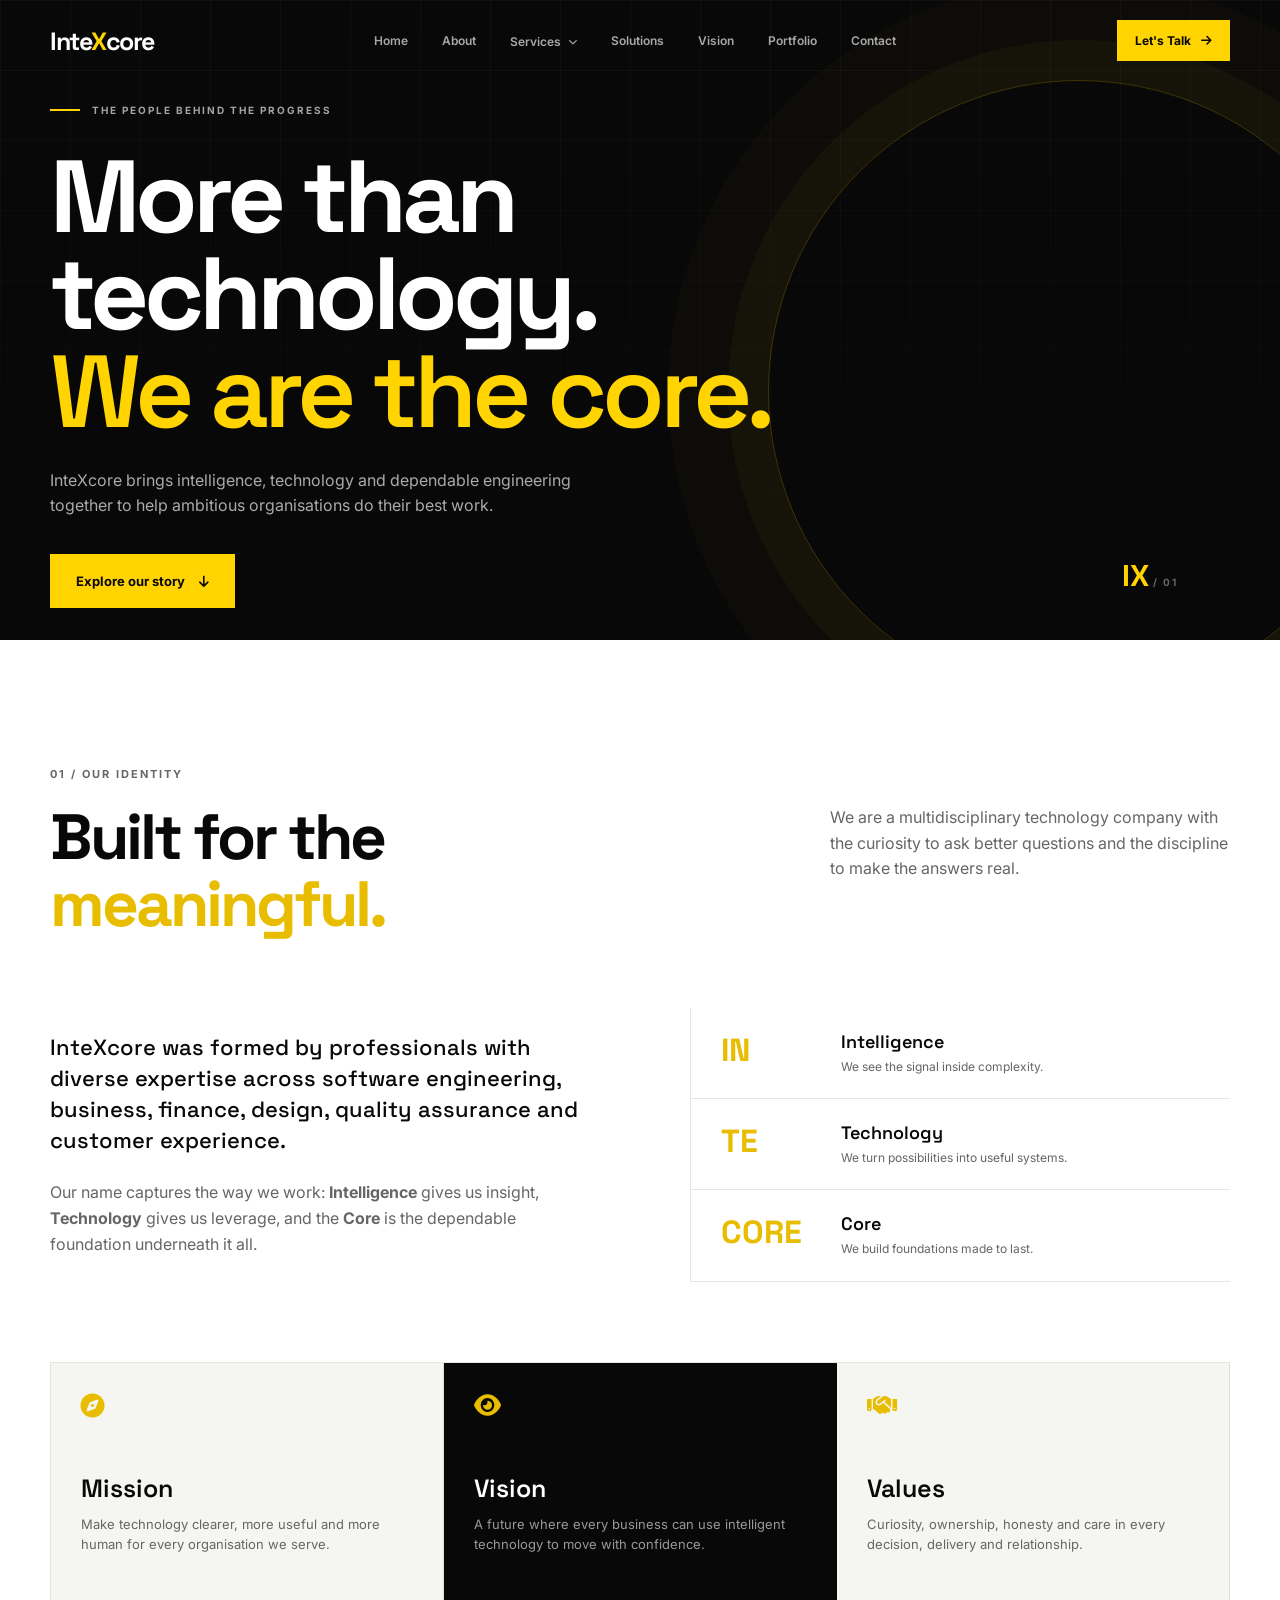
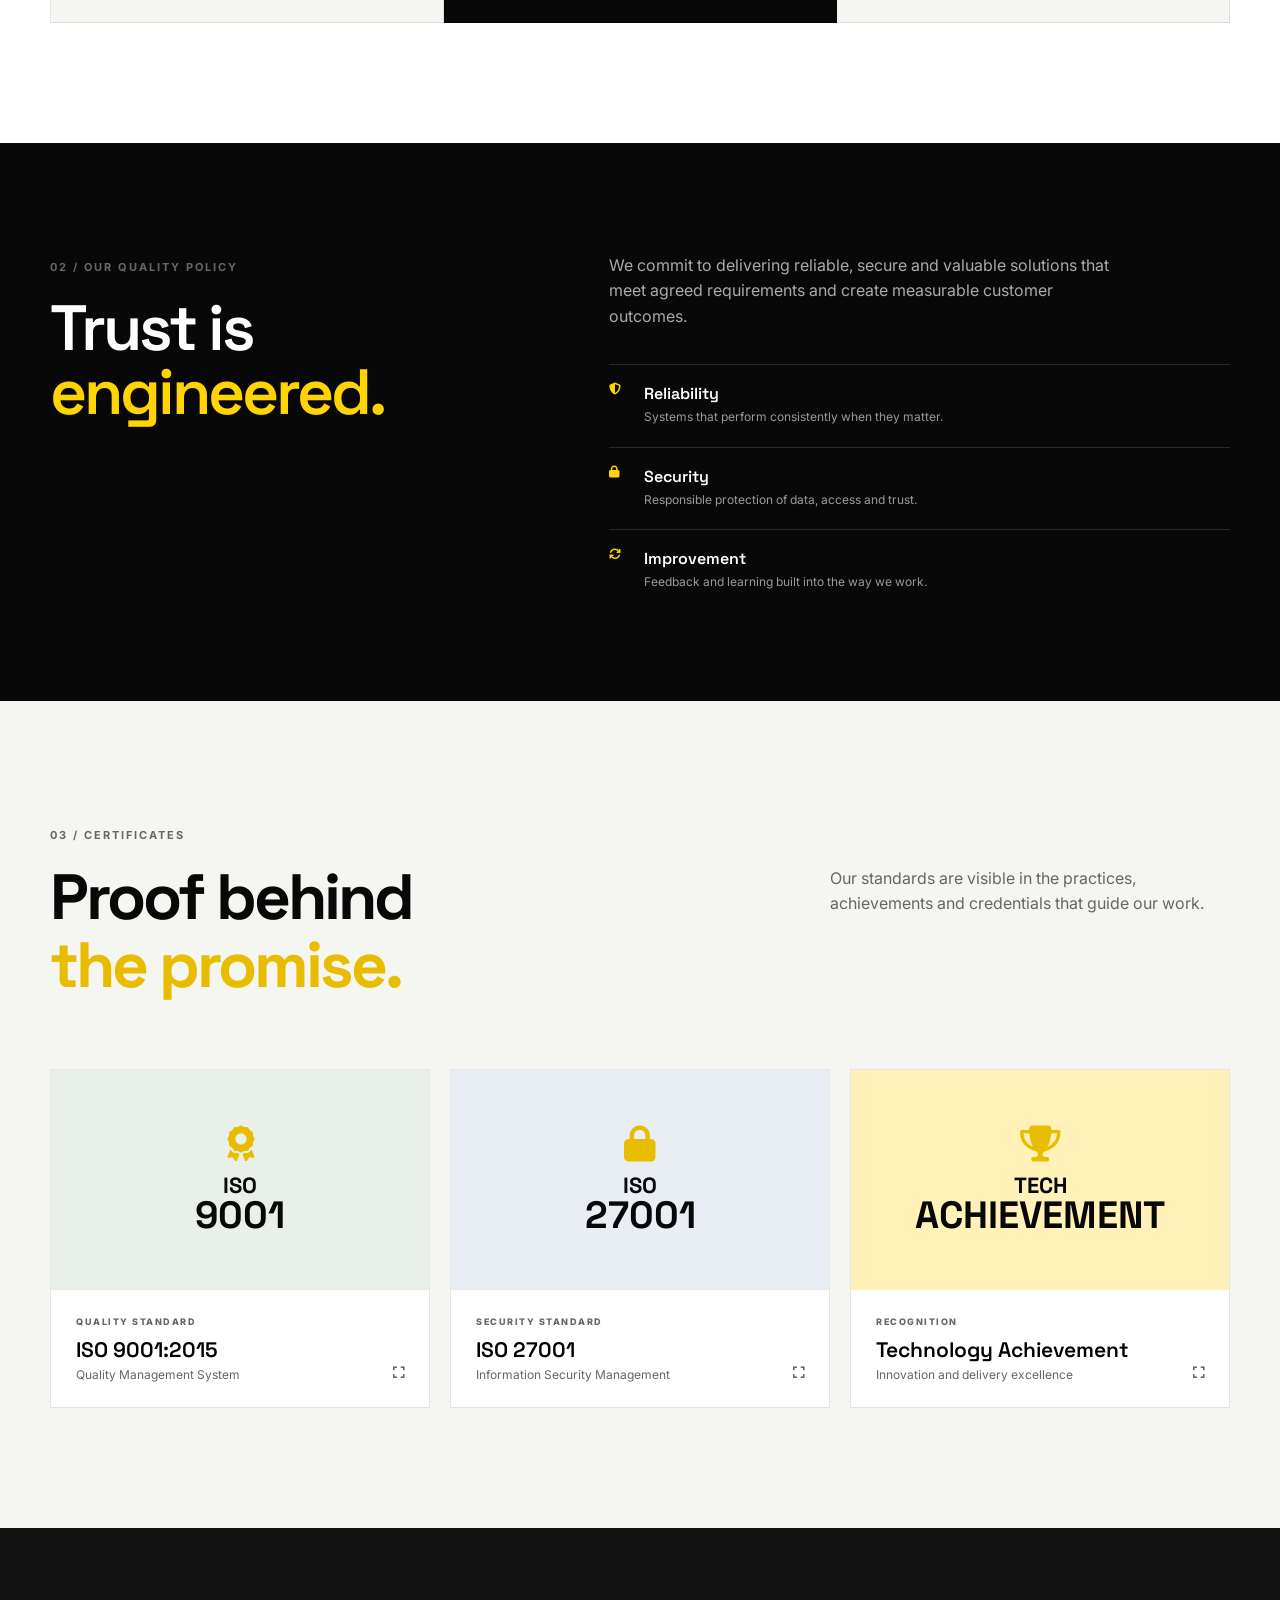
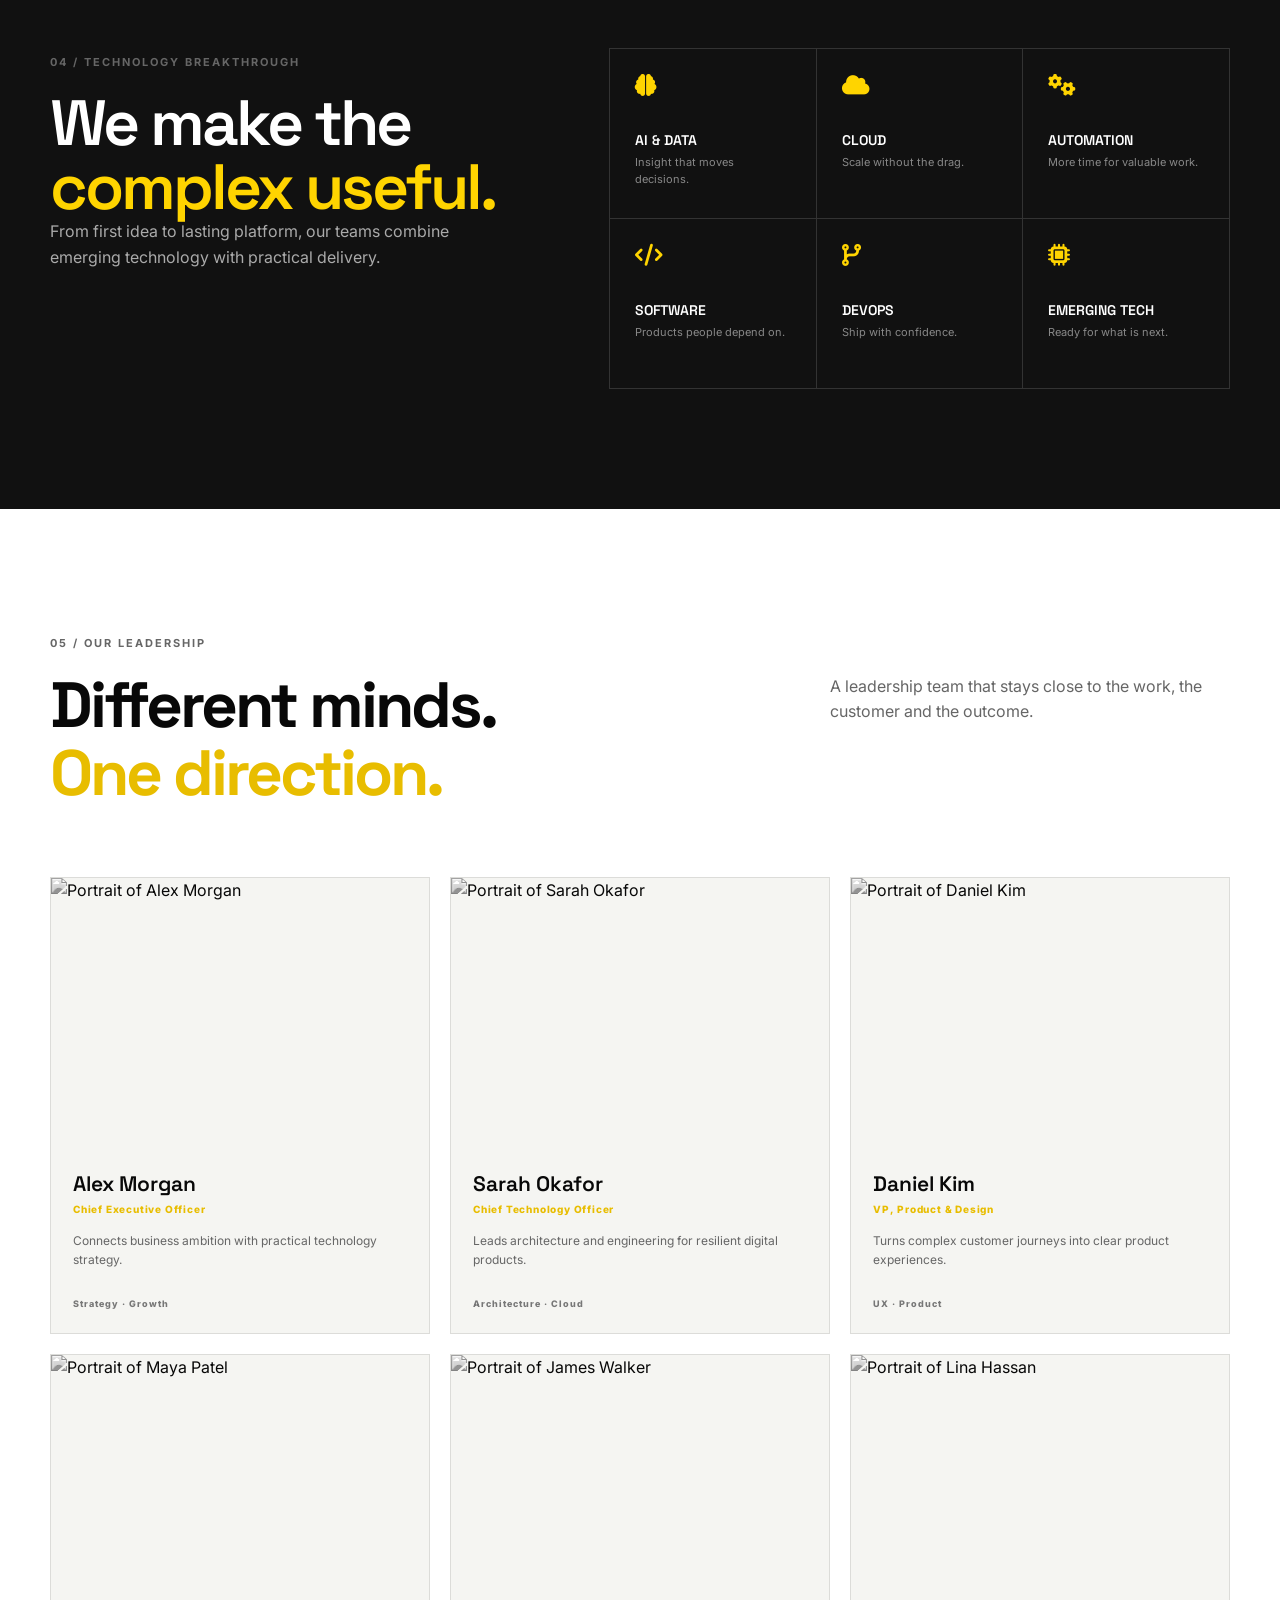
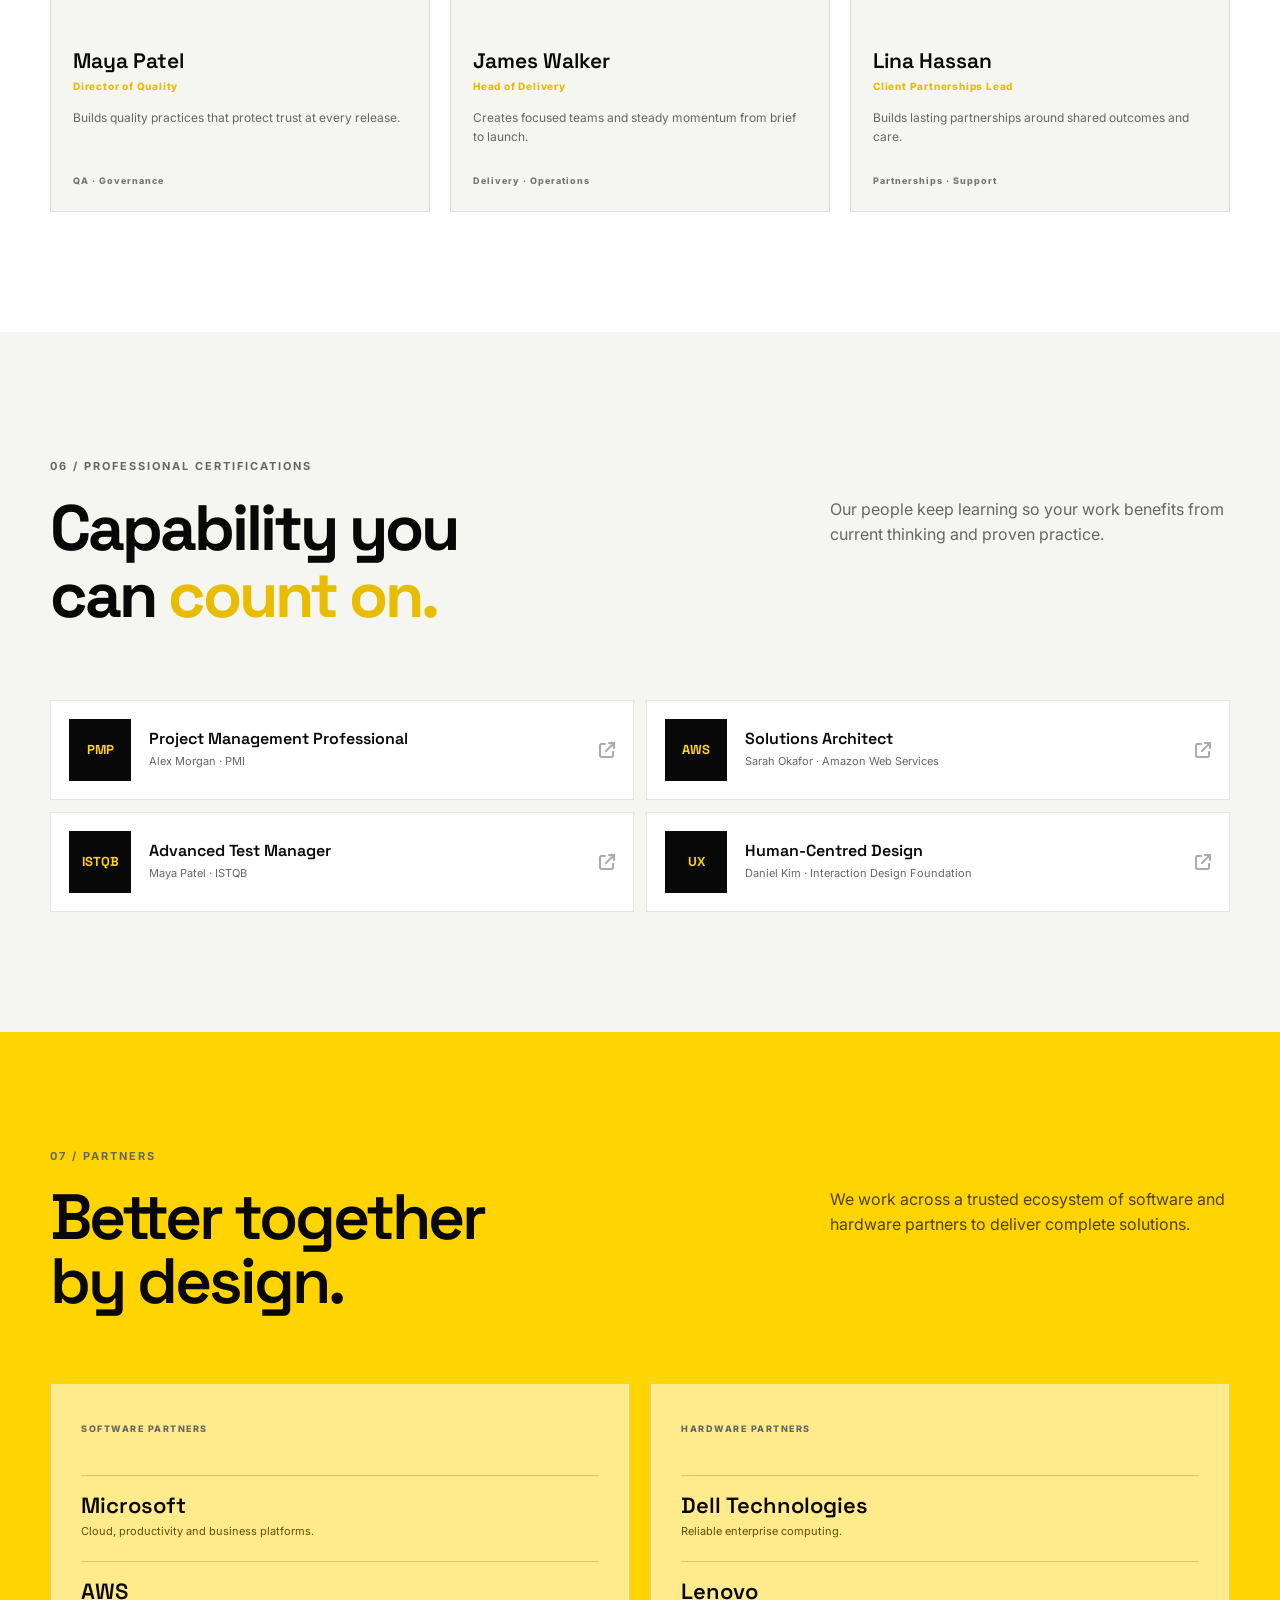
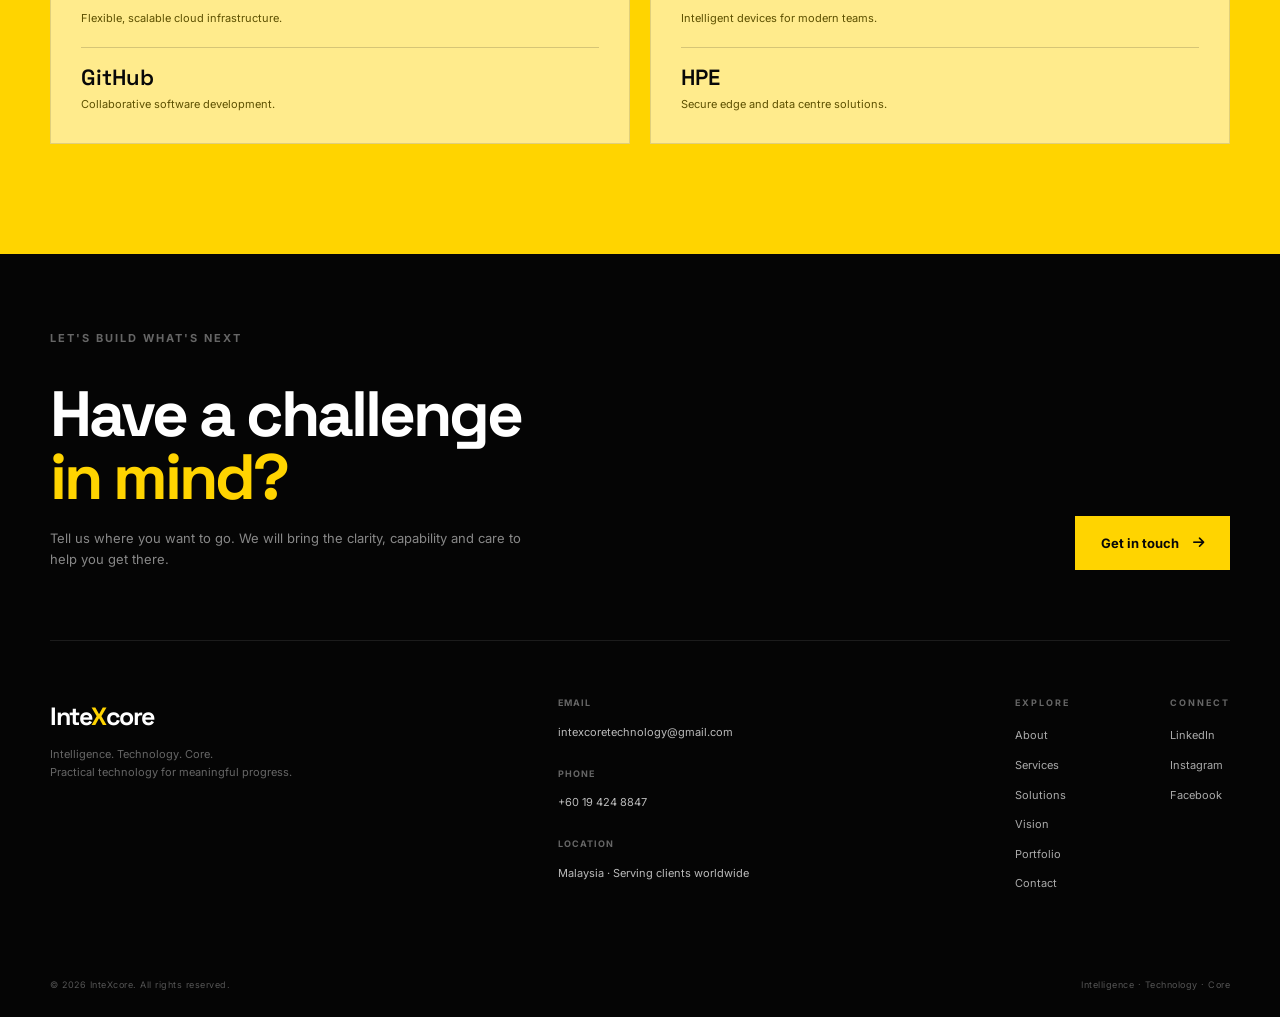
==== about.html @ 0a2d0afa "Latest update InteXCore website" ====
<!DOCTYPE html>
<html lang="en">
<head>
    <meta charset="UTF-8">
    <meta name="viewport" content="width=device-width, initial-scale=1.0">
    <meta name="description" content="Meet InteXcore: our identity, standards, people, technology and trusted partners.">
    <title>About InteXcore | Intelligence. Technology. Core.</title>
    <link rel="preconnect" href="https://fonts.googleapis.com">
    <link rel="preconnect" href="https://fonts.gstatic.com" crossorigin>
    <link href="https://fonts.googleapis.com/css2?family=Inter:wght@400;500;600;700;800&family=Space+Grotesk:wght@400;500;600;700&display=swap" rel="stylesheet">
    <link rel="stylesheet" href="https://cdnjs.cloudflare.com/ajax/libs/font-awesome/6.5.2/css/all.min.css">
    <link rel="stylesheet" href="style.css">
</head>
<body class="about-page">
<header class="navbar scrolled" id="navbar">
    <div class="container nav-container">
        <a href="index.html#home" class="logo">Inte<span>X</span>core</a>
        <nav class="nav-menu" id="navMenu">
            <a href="index.html#home" class="nav-link">Home</a>
            <a href="about.html" class="nav-link active">About</a>
            <div class="nav-dropdown">
                <button class="nav-link nav-dropdown-toggle" type="button" aria-expanded="false">Services <i class="fa-solid fa-chevron-down" aria-hidden="true"></i></button>
                <div class="services-dropdown" aria-label="Services submenu">
                    <a href="service.html?service=web-development"><i class="fa-solid fa-laptop-code" aria-hidden="true"></i><span>Web Development</span></a>
                    <a href="service.html?service=mobile-application-development"><i class="fa-solid fa-mobile-screen-button" aria-hidden="true"></i><span>Mobile Application Development</span></a>
                    <a href="service.html?service=cloud-devops-solutions"><i class="fa-solid fa-cloud" aria-hidden="true"></i><span>Cloud &amp; DevOps Solutions</span></a>
                    <a href="service.html?service=it-consulting-strategy"><i class="fa-solid fa-compass-drafting" aria-hidden="true"></i><span>IT Consulting &amp; Strategy</span></a>
                    <a href="service.html?service=software-testing-quality-assurance"><i class="fa-solid fa-shield-halved" aria-hidden="true"></i><span>Software Testing &amp; Quality Assurance</span></a>
                    <a href="service.html?service=artificial-intelligence"><i class="fa-solid fa-brain" aria-hidden="true"></i><span>Artificial Intelligence</span></a>
                </div>
            </div>
            <a href="solutions.html" class="nav-link">Solutions</a>
            <a href="vision.html" class="nav-link">Vision</a>
            <a href="portfolio.html" class="nav-link">Portfolio</a>
            <a href="index.html#contact" class="nav-link">Contact</a>
        </nav>
        <a href="index.html#contact" class="nav-button">Let's Talk <i class="fa-solid fa-arrow-right"></i></a>
        <button class="menu-toggle" id="menuToggle" aria-label="Open navigation"><i class="fa-solid fa-bars"></i></button>
    </div>
</header>

<main>
    <section class="about-hero">
        <div class="hero-grid"></div>
        <div class="container about-hero-content reveal">
            <span class="eyebrow"><span></span>THE PEOPLE BEHIND THE PROGRESS</span>
            <h1>More than technology.<br><strong>We are the core.</strong></h1>
            <p>InteXcore brings intelligence, technology and dependable engineering together to help ambitious organisations do their best work.</p>
            <a href="#identity" class="btn btn-primary">Explore our story <i class="fa-solid fa-arrow-down"></i></a>
        </div>
        <div class="about-hero-mark">IX<span> / 01</span></div>
    </section>

    <section class="section identity" id="identity">
        <div class="container">
            <div class="section-header reveal"><div><span class="section-number">01 / OUR IDENTITY</span><h2>Built for the<br><span>meaningful.</span></h2></div><p>We are a multidisciplinary technology company with the curiosity to ask better questions and the discipline to make the answers real.</p></div>
            <div class="identity-grid">
                <div class="identity-copy reveal"><p class="large-text">InteXcore was formed by professionals with diverse expertise across software engineering, business, finance, design, quality assurance and customer experience.</p><p>Our name captures the way we work: <strong>Intelligence</strong> gives us insight, <strong>Technology</strong> gives us leverage, and the <strong>Core</strong> is the dependable foundation underneath it all.</p></div>
                <div class="identity-words reveal"><div><strong>IN</strong><span>Intelligence</span><p>We see the signal inside complexity.</p></div><div><strong>TE</strong><span>Technology</span><p>We turn possibilities into useful systems.</p></div><div><strong>CORE</strong><span>Core</span><p>We build foundations made to last.</p></div></div>
            </div>
            <div class="identity-pillars"><article class="pillar reveal"><i class="fa-solid fa-compass"></i><h3>Mission</h3><p>Make technology clearer, more useful and more human for every organisation we serve.</p></article><article class="pillar pillar-dark reveal"><i class="fa-solid fa-eye"></i><h3>Vision</h3><p>A future where every business can use intelligent technology to move with confidence.</p></article><article class="pillar reveal"><i class="fa-solid fa-handshake"></i><h3>Values</h3><p>Curiosity, ownership, honesty and care in every decision, delivery and relationship.</p></article></div>
        </div>
    </section>

    <section class="about-band" id="quality"><div class="container quality-grid"><div class="reveal"><span class="section-number">02 / OUR QUALITY POLICY</span><h2>Trust is<br><span>engineered.</span></h2></div><div class="quality-copy reveal"><p>We commit to delivering reliable, secure and valuable solutions that meet agreed requirements and create measurable customer outcomes.</p><div class="quality-list"><div><i class="fa-solid fa-shield-halved"></i><span><strong>Reliability</strong>Systems that perform consistently when they matter.</span></div><div><i class="fa-solid fa-lock"></i><span><strong>Security</strong>Responsible protection of data, access and trust.</span></div><div><i class="fa-solid fa-arrows-rotate"></i><span><strong>Improvement</strong>Feedback and learning built into the way we work.</span></div></div></div></div></section>

    <section class="section certificates" id="certificates"><div class="container"><div class="section-header reveal"><div><span class="section-number">03 / CERTIFICATES</span><h2>Proof behind<br><span>the promise.</span></h2></div><p>Our standards are visible in the practices, achievements and credentials that guide our work.</p></div><div class="certificate-grid"><button class="certificate-card reveal" data-certificate="ISO 9001:2015" data-detail="Quality Management System"><div class="certificate-image certificate-iso"><i class="fa-solid fa-award"></i><span>ISO<br><strong>9001</strong></span></div><span class="certificate-label">QUALITY STANDARD</span><h3>ISO 9001:2015</h3><p>Quality Management System</p><i class="fa-solid fa-expand certificate-expand" aria-hidden="true"></i></button><button class="certificate-card reveal" data-certificate="ISO 27001" data-detail="Information Security Management"><div class="certificate-image certificate-security"><i class="fa-solid fa-lock"></i><span>ISO<br><strong>27001</strong></span></div><span class="certificate-label">SECURITY STANDARD</span><h3>ISO 27001</h3><p>Information Security Management</p><i class="fa-solid fa-expand certificate-expand" aria-hidden="true"></i></button><button class="certificate-card reveal" data-certificate="Technology Achievement" data-detail="Innovation and delivery excellence"><div class="certificate-image certificate-achievement"><i class="fa-solid fa-trophy"></i><span>TECH<br><strong>ACHIEVEMENT</strong></span></div><span class="certificate-label">RECOGNITION</span><h3>Technology Achievement</h3><p>Innovation and delivery excellence</p><i class="fa-solid fa-expand certificate-expand" aria-hidden="true"></i></button></div></div></section>

    <section class="breakthrough" id="technology"><div class="container breakthrough-grid"><div class="reveal"><span class="section-number">04 / TECHNOLOGY BREAKTHROUGH</span><h2>We make the<br><span>complex useful.</span></h2><p>From first idea to lasting platform, our teams combine emerging technology with practical delivery.</p></div><div class="tech-matrix reveal"><div class="tech-cell"><i class="fa-solid fa-brain"></i><strong>AI &amp; DATA</strong><span>Insight that moves decisions.</span></div><div class="tech-cell"><i class="fa-solid fa-cloud"></i><strong>CLOUD</strong><span>Scale without the drag.</span></div><div class="tech-cell"><i class="fa-solid fa-gears"></i><strong>AUTOMATION</strong><span>More time for valuable work.</span></div><div class="tech-cell"><i class="fa-solid fa-code"></i><strong>SOFTWARE</strong><span>Products people depend on.</span></div><div class="tech-cell"><i class="fa-solid fa-code-branch"></i><strong>DEVOPS</strong><span>Ship with confidence.</span></div><div class="tech-cell"><i class="fa-solid fa-microchip"></i><strong>EMERGING TECH</strong><span>Ready for what is next.</span></div></div></div></section>

    <section class="section leadership" id="leadership"><div class="container"><div class="section-header reveal"><div><span class="section-number">05 / OUR LEADERSHIP</span><h2>Different minds.<br><span>One direction.</span></h2></div><p>A leadership team that stays close to the work, the customer and the outcome.</p></div><div class="people-grid"><article class="person-card reveal"><img src="https://images.unsplash.com/photo-1560250097-0b93528c311a?auto=format&amp;fit=crop&amp;w=600&amp;q=80" alt="Portrait of Alex Morgan"><div><h3>Alex Morgan</h3><span>Chief Executive Officer</span><p>Connects business ambition with practical technology strategy.</p><small>Strategy · Growth</small></div></article><article class="person-card reveal"><img src="https://images.unsplash.com/photo-1573496359142-b8d87734a5a2?auto=format&amp;fit=crop&amp;w=600&amp;q=80" alt="Portrait of Sarah Okafor"><div><h3>Sarah Okafor</h3><span>Chief Technology Officer</span><p>Leads architecture and engineering for resilient digital products.</p><small>Architecture · Cloud</small></div></article><article class="person-card reveal"><img src="https://images.unsplash.com/photo-1500648767791-00dcc994a43e?auto=format&amp;fit=crop&amp;w=600&amp;q=80" alt="Portrait of Daniel Kim"><div><h3>Daniel Kim</h3><span>VP, Product &amp; Design</span><p>Turns complex customer journeys into clear product experiences.</p><small>UX · Product</small></div></article><article class="person-card reveal"><img src="https://images.unsplash.com/photo-1580489944761-15a19d654956?auto=format&amp;fit=crop&amp;w=600&amp;q=80" alt="Portrait of Maya Patel"><div><h3>Maya Patel</h3><span>Director of Quality</span><p>Builds quality practices that protect trust at every release.</p><small>QA · Governance</small></div></article><article class="person-card reveal"><img src="https://images.unsplash.com/photo-1519085360753-af0119f7cbe7?auto=format&amp;fit=crop&amp;w=600&amp;q=80" alt="Portrait of James Walker"><div><h3>James Walker</h3><span>Head of Delivery</span><p>Creates focused teams and steady momentum from brief to launch.</p><small>Delivery · Operations</small></div></article><article class="person-card reveal"><img src="https://images.unsplash.com/photo-1544005313-94ddf0286df2?auto=format&amp;fit=crop&amp;w=600&amp;q=80" alt="Portrait of Lina Hassan"><div><h3>Lina Hassan</h3><span>Client Partnerships Lead</span><p>Builds lasting partnerships around shared outcomes and care.</p><small>Partnerships · Support</small></div></article></div></div></section>

    <section class="section professional-certs" id="professional-certifications"><div class="container"><div class="section-header reveal"><div><span class="section-number">06 / PROFESSIONAL CERTIFICATIONS</span><h2>Capability you<br>can <span>count on.</span></h2></div><p>Our people keep learning so your work benefits from current thinking and proven practice.</p></div><div class="professional-grid"><div class="pro-cert reveal"><div class="pro-mark">PMP</div><div><h3>Project Management Professional</h3><p>Alex Morgan · PMI</p></div><i class="fa-solid fa-arrow-up-right-from-square"></i></div><div class="pro-cert reveal"><div class="pro-mark">AWS</div><div><h3>Solutions Architect</h3><p>Sarah Okafor · Amazon Web Services</p></div><i class="fa-solid fa-arrow-up-right-from-square"></i></div><div class="pro-cert reveal"><div class="pro-mark">ISTQB</div><div><h3>Advanced Test Manager</h3><p>Maya Patel · ISTQB</p></div><i class="fa-solid fa-arrow-up-right-from-square"></i></div><div class="pro-cert reveal"><div class="pro-mark">UX</div><div><h3>Human-Centred Design</h3><p>Daniel Kim · Interaction Design Foundation</p></div><i class="fa-solid fa-arrow-up-right-from-square"></i></div></div></div></section>

    <section class="partners" id="partners"><div class="container"><div class="section-header reveal"><div><span class="section-number">07 / PARTNERS</span><h2>Better together<br><span>by design.</span></h2></div><p>We work across a trusted ecosystem of software and hardware partners to deliver complete solutions.</p></div><div class="partner-groups"><div class="partner-group reveal"><span class="partner-category">SOFTWARE PARTNERS</span><div class="partner-row"><div><strong>Microsoft</strong><p>Cloud, productivity and business platforms.</p></div><div><strong>AWS</strong><p>Flexible, scalable cloud infrastructure.</p></div><div><strong>GitHub</strong><p>Collaborative software development.</p></div></div></div><div class="partner-group reveal"><span class="partner-category">HARDWARE PARTNERS</span><div class="partner-row"><div><strong>Dell Technologies</strong><p>Reliable enterprise computing.</p></div><div><strong>Lenovo</strong><p>Intelligent devices for modern teams.</p></div><div><strong>HPE</strong><p>Secure edge and data centre solutions.</p></div></div></div></div></div></section>
</main>

<div data-site-footer></div>
<div class="certificate-modal" id="certificateModal" role="dialog" aria-modal="true" aria-labelledby="modalTitle"><div class="modal-inner"><button class="modal-close" id="modalClose" aria-label="Close certificate"><i class="fa-solid fa-xmark"></i></button><div class="modal-certificate"><i class="fa-solid fa-certificate"></i><span id="modalBadge">CERTIFIED</span></div><span class="section-number">CERTIFICATE DETAIL</span><h2 id="modalTitle">Certificate</h2><p id="modalDetail">Issued in recognition of professional standards.</p></div></div>
<script src="script.js"></script>
</body>
</html>
---- style.css ----
/* =========================================================
   INTEXCORE
   Intelligence. Technology. Core.
========================================================= */

:root {
    --black: #080808;
    --black-soft: #111111;
    --black-light: #191919;

    --white: #ffffff;
    --white-soft: #f5f5f2;
    --gray: #a4a4a4;
    --gray-dark: #666666;

    --yellow: #ffd400;
    --yellow-dark: #e8bd00;

    --border: rgba(255, 255, 255, 0.12);
    --border-light: rgba(0, 0, 0, 0.1);

    --container: 1180px;

    --font-main: "Inter", sans-serif;
    --font-heading: "Space Grotesk", sans-serif;

    --transition: 0.3s ease;
}


/* =========================================================
   RESET
========================================================= */

* {
    margin: 0;
    padding: 0;
    box-sizing: border-box;
}

html {
    scroll-behavior: smooth;
}

body {
    font-family: var(--font-main);
    color: var(--black);
    background: var(--white);
    line-height: 1.6;
    overflow-x: hidden;
}

a {
    color: inherit;
    text-decoration: none;
}

button,
input,
textarea {
    font-family: inherit;
}

button {
    cursor: pointer;
}

img {
    max-width: 100%;
    display: block;
}


/* =========================================================
   GLOBAL
========================================================= */

.container {
    width: min(var(--container), calc(100% - 48px));
    margin: auto;
}

.section {
    padding: 120px 0;
}

.section-header {
    display: flex;
    justify-content: space-between;
    gap: 60px;
    margin-bottom: 70px;
}

.section-header > div {
    max-width: 650px;
}

.section-header > p {
    max-width: 400px;
    color: var(--gray-dark);
    margin-top: 45px;
}

.section-number {
    display: inline-block;
    color: var(--gray-dark);
    font-size: 11px;
    font-weight: 700;
    letter-spacing: 2px;
    margin-bottom: 20px;
}

.section-header h2,
.vision-intro h2,
.contact-info h2 {
    font-family: var(--font-heading);
    font-size: clamp(42px, 5vw, 72px);
    line-height: 1.05;
    letter-spacing: -3px;
}

h2 span,
.hero h1 span,
.contact-info h2 span {
    color: var(--yellow-dark);
}


/* =========================================================
   BUTTONS
========================================================= */

.btn {
    display: inline-flex;
    align-items: center;
    justify-content: center;
    gap: 14px;

    min-height: 54px;
    padding: 0 25px;

    font-size: 13px;
    font-weight: 700;

    border: 1px solid transparent;

    transition: var(--transition);
}

.btn i {
    transition: transform var(--transition);
}

.btn:hover i {
    transform: translateX(5px);
}

.btn-primary {
    background: var(--yellow);
    color: var(--black);
}

.btn-primary:hover {
    background: var(--white);
    transform: translateY(-2px);
}

.btn-outline {
    border-color: rgba(255,255,255,0.25);
    color: var(--white);
}

.btn-outline:hover {
    background: var(--white);
    color: var(--black);
}

.btn-dark {
    background: var(--black);
    color: var(--white);
}

.btn-dark:hover {
    background: var(--white);
    color: var(--black);
}


/* =========================================================
   NAVBAR
========================================================= */

.navbar {
    position: fixed;
    top: 0;
    left: 0;
    width: 100%;
    z-index: 1000;

    padding: 20px 0;

    transition: var(--transition);
}

.navbar.scrolled {
    background: rgba(8,8,8,0.9);
    backdrop-filter: blur(20px);
    padding: 13px 0;

    border-bottom: 1px solid var(--border);
}

.nav-container {
    display: flex;
    align-items: center;
    justify-content: space-between;
}

.logo {
    font-family: var(--font-heading);
    font-size: 25px;
    font-weight: 700;
    letter-spacing: -1.5px;
    color: var(--white);
}

.logo span {
    color: var(--yellow);
}

.nav-menu {
    display: flex;
    align-items: center;
    gap: 34px;
}

.nav-link {
    position: relative;

    color: rgba(255,255,255,0.65);

    font-size: 12px;
    font-weight: 600;

    transition: var(--transition);
}

.nav-link::after {
    content: "";

    position: absolute;
    left: 0;
    bottom: -7px;

    width: 0;
    height: 2px;

    background: var(--yellow);

    transition: var(--transition);
}

.nav-link:hover,
.nav-link.active {
    color: var(--white);
}

.nav-link:hover::after,
.nav-link.active::after {
    width: 100%;
}

.nav-button {
    display: flex;
    align-items: center;
    gap: 10px;

    background: var(--yellow);
    color: var(--black);

    padding: 11px 18px;

    font-size: 12px;
    font-weight: 700;

    transition: var(--transition);
}

.nav-button:hover {
    background: var(--white);
}

.menu-toggle {
    display: none;

    background: transparent;
    border: 0;

    color: var(--white);
    font-size: 22px;
}

/* =========================================================
   SERVICES DROPDOWN
========================================================= */

.nav-dropdown {
    position: relative;
}

.nav-dropdown-toggle {
    display: inline-flex;
    align-items: center;
    gap: 7px;
    border: 0;
    background: transparent;
    padding: 0;
}

.nav-dropdown-toggle i {
    font-size: 9px;
    transition: transform var(--transition);
}

.nav-dropdown-toggle[aria-expanded="true"] i,
.nav-dropdown-toggle[aria-expanded="true"] i {
    transform: rotate(180deg);
}

.services-dropdown {
    position: absolute;
    top: calc(100% + 22px);
    left: 50%;
    width: 310px;
    padding: 10px;
    background: #151515;
    border: 1px solid var(--border);
    box-shadow: 0 22px 45px rgba(0, 0, 0, 0.35);
    opacity: 0;
    pointer-events: none;
    transform: translate(-50%, -8px);
    transition: var(--transition);
}

.services-dropdown::before {
    content: "";
    position: absolute;
    top: -6px;
    left: 50%;
    width: 11px;
    height: 11px;
    background: #151515;
    border-left: 1px solid var(--border);
    border-top: 1px solid var(--border);
    transform: translateX(-50%) rotate(45deg);
}

.services-dropdown.open,
.nav-dropdown-toggle[aria-expanded="true"] + .services-dropdown,
.services-dropdown.open {
    opacity: 1;
    pointer-events: auto;
    transform: translate(-50%, 0);
}

.services-dropdown a {
    display: flex;
    align-items: center;
    gap: 13px;
    padding: 12px 13px;
    color: #aaa;
    font-size: 11px;
    font-weight: 600;
    transition: var(--transition);
}

.services-dropdown a:hover,
.services-dropdown a:focus-visible {
    background: var(--yellow);
    color: var(--black);
    outline: none;
}

.services-dropdown a i {
    width: 18px;
    color: var(--yellow);
    text-align: center;
}

.services-dropdown a:hover i,
.services-dropdown a:focus-visible i {
    color: var(--black);
}

/* =========================================================
   SERVICE DETAIL PAGE
========================================================= */

.service-page {
    background: var(--white-soft);
}

.service-hero {
    position: relative;
    min-height: 560px;
    display: flex;
    align-items: center;
    padding: 150px 0 90px;
    background: var(--black);
    color: var(--white);
    overflow: hidden;
}

.service-hero::after {
    content: "";
    position: absolute;
    width: 420px;
    height: 420px;
    right: 8%;
    top: 20%;
    border: 1px solid rgba(255, 212, 0, 0.25);
    border-radius: 50%;
    box-shadow: 0 0 0 35px rgba(255, 212, 0, 0.04), 0 0 0 70px rgba(255, 212, 0, 0.025);
}

.service-hero-content {
    position: relative;
    z-index: 1;
    max-width: 700px;
}

.service-hero h1 {
    max-width: 760px;
    margin-bottom: 25px;
    font-family: var(--font-heading);
    font-size: clamp(48px, 7vw, 86px);
    line-height: 0.98;
    letter-spacing: -4px;
}

.service-hero h1 span {
    color: var(--yellow);
}

.service-hero p {
    max-width: 620px;
    color: #aaa;
    font-size: 16px;
}

.service-detail {
    padding: 100px 0;
}

.service-detail-grid {
    display: grid;
    grid-template-columns: 0.9fr 1.1fr;
    gap: 85px;
    align-items: start;
}

.service-detail-intro h2 {
    margin-bottom: 25px;
    font-family: var(--font-heading);
    font-size: clamp(35px, 4vw, 58px);
    line-height: 1.05;
    letter-spacing: -2px;
}

.service-detail-intro p {
    color: var(--gray-dark);
}

.service-detail-list {
    display: grid;
    grid-template-columns: 1fr 1fr;
    gap: 1px;
    background: var(--border-light);
    border: 1px solid var(--border-light);
}

.service-detail-item {
    min-height: 155px;
    padding: 25px;
    background: var(--white);
}

.service-detail-item i {
    margin-bottom: 22px;
    color: var(--yellow-dark);
    font-size: 20px;
}

.service-detail-item h3 {
    margin-bottom: 7px;
    font-family: var(--font-heading);
    font-size: 18px;
}

.service-detail-item p {
    color: var(--gray-dark);
    font-size: 12px;
}

.service-tech {
    margin-top: 85px;
    padding-top: 35px;
    border-top: 1px solid var(--border-light);
}

.service-tech h2 {
    margin-bottom: 22px;
    font-family: var(--font-heading);
    font-size: 30px;
}

.tech-tags {
    display: flex;
    flex-wrap: wrap;
    gap: 10px;
}

.tech-tags span {
    padding: 9px 13px;
    background: var(--black);
    color: var(--white);
    font-size: 10px;
    font-weight: 700;
}

.service-cta {
    padding: 90px 0;
    background: var(--yellow);
}

.service-cta-content {
    display: flex;
    align-items: center;
    justify-content: space-between;
    gap: 40px;
}

.service-cta h2 {
    max-width: 650px;
    font-family: var(--font-heading);
    font-size: clamp(35px, 5vw, 62px);
    line-height: 1;
    letter-spacing: -3px;
}


/* =========================================================
   HERO
========================================================= */

.hero {
    position: relative;
    min-height: 100vh;

    display: flex;
    align-items: center;

    background: var(--black);

    color: var(--white);

    overflow: hidden;
}

.hero-grid,
.cta-grid {
    position: absolute;
    inset: 0;

    background-image:
        linear-gradient(rgba(255,255,255,0.035) 1px, transparent 1px),
        linear-gradient(90deg, rgba(255,255,255,0.035) 1px, transparent 1px);

    background-size: 70px 70px;

    mask-image: linear-gradient(to bottom, black, transparent);
}

.hero-glow {
    position: absolute;

    width: 500px;
    height: 500px;

    border-radius: 50%;

    background: rgba(255,212,0,0.08);

    filter: blur(100px);
}

.glow-one {
    top: -200px;
    right: -100px;
}

.glow-two {
    bottom: -250px;
    left: -150px;
}

.hero-container {
    position: relative;
    z-index: 2;

    display: grid;
    grid-template-columns: 1.1fr 0.9fr;

    gap: 80px;

    align-items: center;
}

.hero-content {
    padding-top: 50px;
}

.eyebrow {
    display: flex;
    align-items: center;
    gap: 12px;

    color: var(--gray);

    font-size: 10px;
    font-weight: 700;

    letter-spacing: 2px;

    margin-bottom: 30px;
}

.eyebrow span {
    width: 30px;
    height: 2px;

    background: var(--yellow);
}

.hero h1 {
    max-width: 780px;

    font-family: var(--font-heading);

    font-size: clamp(54px, 7vw, 92px);

    line-height: 0.98;

    letter-spacing: -5px;

    margin-bottom: 30px;
}

.hero-content > p {
    max-width: 600px;

    color: #a7a7a7;

    font-size: 16px;

    margin-bottom: 38px;
}

.hero-actions {
    display: flex;
    gap: 14px;

    margin-bottom: 65px;
}

.hero-trust {
    display: flex;
    align-items: center;
    gap: 22px;
}

.trust-item {
    display: flex;
    flex-direction: column;
    gap: 2px;
}

.trust-item strong {
    color: var(--yellow);
    font-family: var(--font-heading);
    font-size: 20px;
}

.trust-item span {
    color: #777;
    font-size: 9px;
    font-weight: 700;
    letter-spacing: 1px;
}

.trust-line {
    width: 1px;
    height: 30px;
    background: #333;
}


/* HERO VISUAL */

.hero-visual {
    position: relative;

    min-height: 560px;

    display: flex;
    align-items: center;
    justify-content: center;
}

.tech-orbit {
    position: absolute;

    border: 1px solid rgba(255,212,0,0.18);

    border-radius: 50%;

    animation: rotate 18s linear infinite;
}

.orbit-one {
    width: 480px;
    height: 480px;
}

.orbit-two {
    width: 350px;
    height: 350px;

    border-style: dashed;

    animation-direction: reverse;
    animation-duration: 12s;
}

.core-card {
    position: relative;
    z-index: 3;

    width: 290px;
    height: 390px;

    padding: 25px;

    display: flex;
    flex-direction: column;
    justify-content: space-between;

    background: linear-gradient(145deg, #202020, #090909);

    border: 1px solid rgba(255,255,255,0.13);

    box-shadow:
        0 40px 100px rgba(0,0,0,0.6),
        inset 0 1px rgba(255,255,255,0.08);

    transform: rotate(-5deg);

    transition: 0.5s ease;
}

.core-card:hover {
    transform: rotate(0deg) translateY(-10px);
}

.core-top {
    display: flex;
    justify-content: space-between;

    color: #777;

    font-size: 9px;
    font-weight: 700;

    letter-spacing: 2px;
}

.core-symbol {
    position: relative;

    width: 160px;
    height: 160px;

    margin: auto;

    display: flex;
    align-items: center;
    justify-content: center;
}

.symbol-ring {
    position: absolute;

    inset: 0;

    border: 1px solid var(--yellow);

    border-radius: 50%;

    box-shadow:
        0 0 50px rgba(255,212,0,0.18);
}

.symbol-x {
    font-family: var(--font-heading);

    font-size: 100px;
    font-weight: 700;

    color: var(--yellow);

    line-height: 1;
}

.core-bottom {
    display: flex;
    flex-direction: column;

    gap: 5px;

    color: #777;

    font-size: 8px;
    font-weight: 700;

    letter-spacing: 2px;
}

.core-bottom span:first-child {
    color: var(--yellow);
}

.floating-card {
    position: absolute;
    z-index: 5;

    display: flex;
    align-items: center;
    gap: 12px;

    padding: 13px 16px;

    background: rgba(20,20,20,0.9);

    border: 1px solid rgba(255,255,255,0.12);

    backdrop-filter: blur(10px);

    box-shadow: 0 15px 40px rgba(0,0,0,0.3);
}

.floating-card i {
    color: var(--yellow);
}

.floating-card strong,
.floating-card small {
    display: block;
}

.floating-card strong {
    font-size: 11px;
}

.floating-card small {
    color: #777;
    font-size: 9px;
}

.card-one {
    top: 90px;
    right: 0;
}

.card-two {
    bottom: 100px;
    left: 0;
}

.card-three {
    right: 30px;
    bottom: 10px;
}

.scroll-indicator {
    position: absolute;

    bottom: 30px;
    left: 50%;

    transform: translateX(-50%);

    display: flex;
    align-items: center;
    gap: 10px;

    color: #555;

    font-size: 8px;
    font-weight: 700;

    letter-spacing: 2px;
}


/* =========================================================
   ABOUT
========================================================= */

.about {
    background: var(--white);
}

.about-grid {
    display: grid;
    grid-template-columns: 0.9fr 1.1fr;
    gap: 100px;
}

.about-text .large-text {
    font-family: var(--font-heading);

    font-size: 20px;
    line-height: 1.4;

    color: var(--black);

    margin-bottom: 25px;
}

.about-text > p:not(.large-text) {
    color: var(--gray-dark);

    margin-bottom: 35px;
}

.text-link {
    display: inline-flex;
    align-items: center;
    gap: 12px;

    color: var(--black);

    font-size: 13px;
    font-weight: 700;

    border-bottom: 1px solid var(--black);

    padding-bottom: 6px;
}

.text-link i {
    transition: var(--transition);
}

.text-link:hover i {
    transform: translateX(5px);
}

.about-statistics {
    display: grid;
    grid-template-columns: repeat(3, 1fr);
}

.stat-card {
    min-height: 300px;

    padding: 30px;

    border: 1px solid var(--border-light);

    transition: var(--transition);
}

.stat-card:hover {
    transform: translateY(-8px);
}

.stat-card.featured {
    background: var(--black);
    color: var(--white);
}

.stat-icon {
    display: flex;

    width: 48px;
    height: 48px;

    align-items: center;
    justify-content: center;

    background: var(--yellow);

    color: var(--black);

    margin-bottom: 55px;
}

.stat-card strong {
    display: block;

    color: #999;

    font-size: 10px;

    margin-bottom: 8px;
}

.stat-card h3 {
    font-family: var(--font-heading);

    font-size: 25px;

    margin-bottom: 10px;
}

.stat-card p {
    color: var(--gray-dark);

    font-size: 13px;
}

.stat-card.featured p {
    color: #999;
}


/* =========================================================
   SERVICES
========================================================= */

.services {
    background: var(--white-soft);
}

.services-grid {
    display: grid;
    grid-template-columns: repeat(4, 1fr);
}

.service-card {
    position: relative;

    min-height: 380px;

    padding: 35px;

    border: 1px solid var(--border-light);

    background: var(--white);

    transition: var(--transition);

    overflow: hidden;
}

.service-card::after {
    content: "";

    position: absolute;

    left: 0;
    bottom: 0;

    width: 100%;
    height: 3px;

    background: var(--yellow);

    transform: scaleX(0);
    transform-origin: left;

    transition: var(--transition);
}

.service-card:hover {
    transform: translateY(-8px);
}

.service-card:hover::after {
    transform: scaleX(1);
}

.service-number {
    position: absolute;

    top: 25px;
    right: 25px;

    color: #ccc;

    font-size: 10px;
    font-weight: 700;
}

.service-icon {
    display: flex;

    width: 55px;
    height: 55px;

    align-items: center;
    justify-content: center;

    background: var(--black);

    color: var(--yellow);

    margin-bottom: 65px;
}

.service-card h3 {
    font-family: var(--font-heading);

    font-size: 22px;

    line-height: 1.2;

    margin-bottom: 15px;
}

.service-card p {
    color: var(--gray-dark);

    font-size: 13px;

    margin-bottom: 30px;
}

.service-card a {
    display: inline-flex;

    align-items: center;
    gap: 8px;

    font-size: 11px;
    font-weight: 700;
}

.service-card a i {
    transition: var(--transition);
}

.service-card a:hover i {
    transform: translateX(5px);
}


/* =========================================================
   SOLUTIONS
========================================================= */

.solutions {
    background: var(--black);
    color: var(--white);
}

.solution-wrapper {
    display: grid;
    grid-template-columns: 0.9fr 1.1fr;
    gap: 80px;

    align-items: center;
}

.solution-content h2 {
    font-family: var(--font-heading);

    font-size: clamp(42px, 5vw, 65px);

    line-height: 1.05;

    letter-spacing: -3px;

    margin-bottom: 30px;
}

.solution-content h2 span {
    color: var(--yellow);
}

.solution-content > p {
    max-width: 500px;

    color: var(--gray);

    margin-bottom: 35px;
}

.solution-list {
    display: grid;
    gap: 14px;
}

.solution-list div {
    display: flex;
    align-items: center;
    gap: 12px;

    color: #ccc;

    font-size: 13px;
}

.solution-list i {
    display: flex;

    width: 23px;
    height: 23px;

    align-items: center;
    justify-content: center;

    background: var(--yellow);

    color: var(--black);

    font-size: 9px;
}

.solution-visual {
    position: relative;

    min-height: 550px;

    display: flex;
    align-items: center;
    justify-content: center;
}

.solution-circle {
    position: absolute;

    border: 1px solid rgba(255,212,0,0.2);

    border-radius: 50%;

    animation: rotate 20s linear infinite;
}

.circle-large {
    width: 500px;
    height: 500px;
}

.circle-medium {
    width: 330px;
    height: 330px;

    border-style: dashed;

    animation-direction: reverse;
    animation-duration: 14s;
}

.solution-center {
    position: relative;
    z-index: 4;

    width: 130px;
    height: 130px;

    display: flex;
    align-items: center;
    justify-content: center;

    background: var(--yellow);

    color: var(--black);

    border-radius: 50%;

    box-shadow: 0 0 80px rgba(255,212,0,0.2);
}

.solution-center span {
    font-family: var(--font-heading);

    font-size: 70px;
    font-weight: 700;
}

.solution-node {
    position: absolute;
    z-index: 5;

    display: flex;
    flex-direction: column;

    align-items: center;
    gap: 8px;

    color: var(--white);
}

.solution-node i {
    width: 55px;
    height: 55px;

    display: flex;
    align-items: center;
    justify-content: center;

    background: var(--black-light);

    border: 1px solid var(--border);

    color: var(--yellow);

    border-radius: 50%;
}

.solution-node span {
    color: #777;

    font-size: 8px;
    font-weight: 700;

    letter-spacing: 2px;
}

.node-one {
    top: 25px;
    left: 50%;

    transform: translateX(-50%);
}

.node-two {
    right: 30px;
    top: 50%;

    transform: translateY(-50%);
}

.node-three {
    bottom: 20px;
    left: 50%;

    transform: translateX(-50%);
}

.node-four {
    left: 30px;
    top: 50%;

    transform: translateY(-50%);
}


/* =========================================================
   VISION
========================================================= */

.vision {
    background: var(--white-soft);
}

.vision-grid {
    display: grid;
    grid-template-columns: 1fr 1fr;

    gap: 20px;
}

.vision-intro {
    grid-column: 1 / -1;

    max-width: 700px;

    margin-bottom: 40px;
}

.vision-intro p {
    color: var(--gray-dark);

    max-width: 500px;

    margin-top: 25px;
}

.vision-card {
    padding: 50px;

    background: var(--white);

    border: 1px solid var(--border-light);

    min-height: 350px;

    transition: var(--transition);
}

.vision-card:hover {
    transform: translateY(-8px);
}

.vision-card.mission {
    background: var(--black);
    color: var(--white);
}

.vision-card > span {
    color: #999;

    font-size: 10px;
    font-weight: 700;

    letter-spacing: 2px;
}

.vision-icon {
    display: flex;

    width: 55px;
    height: 55px;

    align-items: center;
    justify-content: center;

    background: var(--yellow);

    color: var(--black);

    margin: 45px 0 30px;
}

.vision-card h3 {
    font-family: var(--font-heading);

    font-size: 30px;

    margin-bottom: 15px;
}

.vision-card p {
    color: var(--gray-dark);

    max-width: 450px;
}

.mission p {
    color: #999;
}


/* =========================================================
   WHY US
========================================================= */

.why-us {
    background: var(--white);
}

.why-grid {
    display: grid;

    grid-template-columns: repeat(4, 1fr);
}

.why-card {
    padding: 35px;

    min-height: 300px;

    border: 1px solid var(--border-light);

    transition: var(--transition);
}

.why-card:hover {
    background: var(--black);
    color: var(--white);

    transform: translateY(-8px);
}

.why-card > span {
    display: block;

    color: #aaa;

    font-size: 10px;
    font-weight: 700;

    margin-bottom: 50px;
}

.why-card i {
    color: var(--yellow);

    font-size: 25px;

    margin-bottom: 30px;
}

.why-card h3 {
    font-family: var(--font-heading);

    font-size: 21px;

    margin-bottom: 12px;
}

.why-card p {
    color: var(--gray-dark);

    font-size: 13px;
}

.why-card:hover p {
    color: #999;
}


/* =========================================================
   CTA
========================================================= */

.cta {
    position: relative;

    padding: 110px 0;

    background: var(--yellow);

    overflow: hidden;
}

.cta-grid {
    opacity: 0.5;

    background-image:
        linear-gradient(rgba(0,0,0,0.06) 1px, transparent 1px),
        linear-gradient(90deg, rgba(0,0,0,0.06) 1px, transparent 1px);

    mask-image: none;
}

.cta-content {
    position: relative;
    z-index: 2;

    text-align: center;
}

.cta-content > span {
    font-size: 10px;
    font-weight: 800;
    letter-spacing: 3px;
}

.cta-content h2 {
    max-width: 800px;

    margin: 20px auto 35px;

    font-family: var(--font-heading);

    font-size: clamp(45px, 6vw, 75px);

    line-height: 1;

    letter-spacing: -4px;
}

.cta-content h2 strong {
    font-style: normal;

    text-decoration: underline;

    text-decoration-thickness: 3px;
}


/* =========================================================
   CONTACT
========================================================= */

.contact {
    background: var(--black);
    color: var(--white);
}

.contact-grid {
    display: grid;

    grid-template-columns: 0.8fr 1.2fr;

    gap: 100px;

    align-items: start;
}

.contact-info h2 {
    margin-bottom: 30px;
}

.contact-info > p {
    max-width: 450px;

    color: var(--gray);

    margin-bottom: 50px;
}

.contact-details {
    display: grid;

    gap: 25px;
}

.contact-item {
    display: flex;
    align-items: center;

    gap: 15px;
}

.contact-icon {
    display: flex;

    width: 45px;
    height: 45px;

    align-items: center;
    justify-content: center;

    background: var(--yellow);

    color: var(--black);
}

.contact-item small,
.contact-item a,
.contact-item span {
    display: block;
}

.contact-item small {
    color: #666;

    font-size: 9px;
    font-weight: 700;

    letter-spacing: 1px;
}

.contact-item a,
.contact-item span {
    color: #ddd;

    font-size: 13px;
}

.contact-item a:hover {
    color: var(--yellow);
}

.contact-form {
    padding: 40px;

    background: #111;

    border: 1px solid var(--border);
}

.form-row {
    display: grid;

    grid-template-columns: 1fr 1fr;

    gap: 20px;
}

.form-group {
    margin-bottom: 22px;
}

.form-group label {
    display: block;

    color: #999;

    font-size: 10px;
    font-weight: 700;

    margin-bottom: 8px;
}

.form-group input,
.form-group textarea {
    width: 100%;

    padding: 14px 16px;

    background: #181818;

    border: 1px solid #292929;

    outline: none;

    color: var(--white);

    font-size: 13px;

    transition: var(--transition);
}

.form-group textarea {
    resize: vertical;
}

.form-group input:focus,
.form-group textarea:focus {
    border-color: var(--yellow);
}

.form-button {
    border: none;

    width: 100%;
}

.form-message {
    margin-top: 15px;

    color: var(--yellow);

    font-size: 12px;

    text-align: center;
}


/* =========================================================
   FOOTER
========================================================= */

.footer {
    background: #050505;

    color: var(--white);

    padding: 70px 0 25px;
}

.footer-contact {
    display: flex;
    align-items: end;
    justify-content: space-between;
    gap: 50px;
    padding-bottom: 70px;
    border-bottom: 1px solid #1c1c1c;
}

.footer-contact-copy h2 {
    margin: 15px 0 20px;
    color: var(--white);
    font-family: var(--font-heading);
    font-size: clamp(42px, 5vw, 68px);
    line-height: .98;
    letter-spacing: -3px;
}

.footer-contact-copy h2 span { color: var(--yellow); }
.footer-contact-copy p { max-width: 480px; color: #888; font-size: 13px; }
.footer-cta { flex-shrink: 0; }

.footer-top {
    display: flex;

    justify-content: space-between;

    gap: 50px;

    padding: 55px 0 60px;
}

.footer-brand p {
    color: #666;

    font-size: 11px;

    margin-top: 10px;
}

.footer-contact-details {
    display: grid;
    gap: 15px;
}

.footer-contact-details > div { display: grid; gap: 3px; }
.footer-contact-details small { color: #666; font-size: 9px; font-weight: 700; letter-spacing: 1px; }
.footer-contact-details a, .footer-contact-details span { color: #bbb; font-size: 11px; }
.footer-contact-details a:hover { color: var(--yellow); }

.footer-links {
    display: flex;

    gap: 100px;
}

.footer-links > div {
    display: flex;
    flex-direction: column;

    gap: 12px;
}

.footer-links span {
    color: #666;

    font-size: 9px;
    font-weight: 700;

    letter-spacing: 2px;

    margin-bottom: 5px;
}

.footer-links a {
    color: #aaa;

    font-size: 11px;

    transition: var(--transition);
}

.footer-links a:hover {
    color: var(--yellow);
}

.footer-bottom {
    display: flex;

    justify-content: space-between;

    gap: 20px;

    padding-top: 25px;

    color: #555;

    font-size: 9px;

    letter-spacing: 0.5px;
}


/* =========================================================
   ANIMATIONS
========================================================= */

.reveal {
    opacity: 0;

    transform: translateY(30px);

    transition:
        opacity 0.8s ease,
        transform 0.8s ease;
}

.reveal.visible {
    opacity: 1;

    transform: translateY(0);
}

@keyframes rotate {
    from {
        transform: rotate(0deg);
    }

    to {
        transform: rotate(360deg);
    }
}

/* =========================================================
    ABOUT PAGE
========================================================= */

.about-page { background: var(--white-soft); }
.about-hero { position: relative; min-height: 640px; display: flex; align-items: center; background: var(--black); color: var(--white); overflow: hidden; }
.about-hero::after { content: ""; position: absolute; width: 620px; height: 620px; right: -110px; top: 80px; border: 1px solid rgba(255,212,0,.22); border-radius: 50%; box-shadow: 0 0 0 40px rgba(255,212,0,.035), 0 0 0 100px rgba(255,212,0,.02); }
.about-hero-content { position: relative; z-index: 2; padding-top: 70px; }
.about-hero h1 { max-width: 780px; margin: 25px 0 28px; font-family: var(--font-heading); font-size: clamp(52px, 8vw, 104px); line-height: .95; letter-spacing: -5px; }
.about-hero h1 strong { color: var(--yellow); font-weight: 600; }
.about-hero p { max-width: 570px; color: #aaa; font-size: 16px; margin-bottom: 35px; }
.about-hero-mark { position: absolute; right: 8%; bottom: 45px; z-index: 2; color: var(--yellow); font: 700 30px var(--font-heading); }
.about-hero-mark span { color: #666; font: 700 10px var(--font-main); letter-spacing: 2px; }
.identity { background: var(--white); }
.identity-grid { display: grid; grid-template-columns: 1fr 1fr; gap: 100px; align-items: center; }
.identity-copy .large-text { font: 500 22px/1.4 var(--font-heading); margin-bottom: 25px; }
.identity-copy p:not(.large-text) { color: var(--gray-dark); max-width: 520px; }
.identity-words { border-left: 1px solid var(--border-light); }
.identity-words > div { display: grid; grid-template-columns: 100px 1fr; gap: 4px 20px; padding: 22px 0 22px 30px; border-bottom: 1px solid var(--border-light); }
.identity-words strong { grid-row: span 2; color: var(--yellow-dark); font: 700 32px var(--font-heading); }
.identity-words span { font: 600 18px var(--font-heading); }
.identity-words p { color: var(--gray-dark); font-size: 12px; }
.identity-pillars { display: grid; grid-template-columns: repeat(3,1fr); margin-top: 80px; border-top: 1px solid var(--border-light); border-left: 1px solid var(--border-light); }
.pillar { min-height: 260px; padding: 30px; border-right: 1px solid var(--border-light); border-bottom: 1px solid var(--border-light); background: var(--white-soft); }
.pillar-dark { background: var(--black); color: var(--white); }
.pillar i { color: var(--yellow-dark); font-size: 24px; margin-bottom: 55px; }
.pillar h3 { font: 600 25px var(--font-heading); margin-bottom: 10px; }
.pillar p { color: var(--gray-dark); font-size: 13px; }.pillar-dark p { color: #999; }
.about-band { padding: 110px 0; background: var(--black); color: var(--white); }
.quality-grid, .breakthrough-grid { display: grid; grid-template-columns: .85fr 1.15fr; gap: 100px; align-items: start; }
.about-band h2, .breakthrough h2, .partners h2 { font: 600 clamp(42px,5vw,70px)/1 var(--font-heading); letter-spacing: -3px; }.about-band h2 span, .breakthrough h2 span, .partners h2 span { color: var(--yellow); }
.quality-copy > p, .breakthrough-grid > div > p { color: #aaa; max-width: 510px; margin-bottom: 35px; }
.quality-list { display: grid; gap: 20px; }.quality-list div { display: flex; gap: 15px; padding-top: 18px; border-top: 1px solid #292929; color: #999; font-size: 12px; }.quality-list i { color: var(--yellow); width: 20px; }.quality-list strong { display: block; color: white; font: 600 16px var(--font-heading); margin-bottom: 3px; }
.certificates { background: var(--white-soft); }.certificate-grid { display: grid; grid-template-columns: repeat(3,1fr); gap: 20px; }.certificate-card { position: relative; padding: 0 25px 25px; background: var(--white); border: 1px solid var(--border-light); text-align: left; transition: var(--transition); }.certificate-card:hover { transform: translateY(-8px); border-color: var(--yellow-dark); }.certificate-image { height: 220px; margin: 0 -25px 22px; display: flex; flex-direction: column; align-items: center; justify-content: center; gap: 12px; color: var(--black); }.certificate-image i { font-size: 36px; color: var(--yellow-dark); }.certificate-image span { font: 700 22px/1 var(--font-heading); text-align: center; }.certificate-image strong { font-size: 38px; }.certificate-iso { background: #e9f0ea; }.certificate-security { background: #e9edf4; }.certificate-achievement { background: #fff1b8; }.certificate-label, .partner-category { color: var(--gray-dark); font-size: 9px; font-weight: 800; letter-spacing: 1.5px; }.certificate-card h3 { margin: 8px 0 4px; font: 600 21px var(--font-heading); }.certificate-card p { color: var(--gray-dark); font-size: 12px; }.certificate-expand { position: absolute; right: 25px; bottom: 28px; color: var(--gray-dark); font-size: 13px; }
.breakthrough { padding: 120px 0; background: var(--black-soft); color: var(--white); overflow: hidden; }.tech-matrix { display: grid; grid-template-columns: repeat(3,1fr); border-top: 1px solid #333; border-left: 1px solid #333; transform: rotate(-2deg); }.tech-cell { min-height: 170px; padding: 25px; border-right: 1px solid #333; border-bottom: 1px solid #333; transition: var(--transition); }.tech-cell:hover { background: var(--yellow); color: var(--black); }.tech-cell i { display: block; color: var(--yellow); font-size: 22px; margin-bottom: 35px; }.tech-cell:hover i { color: var(--black); }.tech-cell strong, .tech-cell span { display: block; }.tech-cell strong { font: 600 14px var(--font-heading); }.tech-cell span { color: #888; font-size: 11px; margin-top: 5px; }.tech-cell:hover span { color: #333; }
.leadership { background: var(--white); }.people-grid { display: grid; grid-template-columns: repeat(3,1fr); gap: 20px; }.person-card { background: var(--white-soft); border: 1px solid var(--border-light); transition: var(--transition); }.person-card:hover { transform: translateY(-7px); }.person-card img { width: 100%; height: 270px; object-fit: cover; filter: grayscale(100%); transition: var(--transition); }.person-card:hover img { filter: grayscale(0); }.person-card > div { padding: 22px; }.person-card h3 { font: 600 21px var(--font-heading); }.person-card span { display: block; color: var(--yellow-dark); font-size: 10px; font-weight: 800; letter-spacing: .8px; margin: 4px 0 14px; }.person-card p { min-height: 48px; color: var(--gray-dark); font-size: 12px; }.person-card small { display: block; margin-top: 18px; color: #777; font-size: 9px; font-weight: 800; letter-spacing: 1px; }
.professional-certs { background: var(--white-soft); }.professional-grid { display: grid; grid-template-columns: 1fr 1fr; gap: 12px; }.pro-cert { display: flex; align-items: center; gap: 18px; padding: 18px; background: var(--white); border: 1px solid var(--border-light); }.pro-mark { min-width: 62px; height: 62px; display: grid; place-items: center; background: var(--black); color: var(--yellow); font: 700 13px var(--font-heading); }.pro-cert h3 { font: 600 16px var(--font-heading); }.pro-cert p { color: var(--gray-dark); font-size: 11px; margin-top: 4px; }.pro-cert > i { margin-left: auto; color: #aaa; }
.partners { padding: 110px 0; background: var(--yellow); }.partners h2 span { color: var(--black); }.partners .section-header > p { color: #4f4300; }.partner-groups { display: grid; grid-template-columns: 1fr 1fr; gap: 20px; }.partner-group { padding: 30px; background: rgba(255,255,255,.55); border: 1px solid rgba(0,0,0,.12); }.partner-row { display: grid; gap: 20px; margin-top: 35px; }.partner-row > div { padding-top: 15px; border-top: 1px solid rgba(0,0,0,.16); }.partner-row strong { font: 600 22px var(--font-heading); }.partner-row p { color: #5d5000; font-size: 11px; margin-top: 3px; }
.certificate-modal { position: fixed; inset: 0; z-index: 2000; display: grid; place-items: center; padding: 20px; background: rgba(0,0,0,.78); opacity: 0; pointer-events: none; transition: var(--transition); }.certificate-modal.open { opacity: 1; pointer-events: auto; }.modal-inner { position: relative; width: min(520px,100%); padding: 50px; background: var(--white); }.modal-close { position: absolute; top: 16px; right: 16px; border: 0; background: transparent; font-size: 20px; }.modal-certificate { height: 220px; display: flex; flex-direction: column; align-items: center; justify-content: center; gap: 10px; margin-bottom: 30px; background: #fff1b8; }.modal-certificate i { color: var(--yellow-dark); font-size: 50px; }.modal-certificate span { font: 700 20px var(--font-heading); }.modal-inner h2 { font: 600 36px var(--font-heading); }.modal-inner p { color: var(--gray-dark); margin-top: 10px; }


/* =========================================================
   RESPONSIVE
========================================================= */

@media (max-width: 1000px) {

    .nav-menu {
        position: fixed;

        top: 70px;
        left: 24px;
        right: 24px;

        padding: 25px;

        flex-direction: column;
        align-items: flex-start;

        background: #111;

        border: 1px solid var(--border);

        opacity: 0;
        pointer-events: none;

        transform: translateY(-10px);

        transition: var(--transition);
    }

    .nav-dropdown {
        width: 100%;
    }

    .nav-dropdown-toggle {
        width: 100%;
        justify-content: space-between;
    }

    .services-dropdown {
        position: static;
        width: 100%;
        margin-top: 12px;
        transform: none;
    }

    .services-dropdown::before {
        display: none;
    }

    .nav-menu.open {
        opacity: 1;
        pointer-events: auto;

        transform: translateY(0);
    }

    .menu-toggle {
        display: block;
    }

    .nav-button {
        display: none;
    }

    .hero-container {
        grid-template-columns: 1fr;

        padding-top: 100px;
    }

    .hero-visual {
        min-height: 450px;
    }

    .hero-content {
        text-align: center;
    }

    .eyebrow,
    .hero-actions,
    .hero-trust {
        justify-content: center;
    }

    .hero-content > p {
        margin-left: auto;
        margin-right: auto;
    }

    .about-grid,
    .solution-wrapper,
    .contact-grid {
        grid-template-columns: 1fr;

        gap: 60px;
    }

    .services-grid,
    .why-grid {
        grid-template-columns: repeat(2, 1fr);
    }

    .about-statistics {
        margin-top: 20px;
    }

    .solution-visual {
        order: -1;
    }

    .contact-grid {
        gap: 50px;
    }

    .service-hero::after {
        right: -230px;
    }

    .service-detail-grid {
        grid-template-columns: 1fr;
        gap: 50px;
    }
}


@media (max-width: 650px) {

    .container {
        width: min(100% - 32px, var(--container));
    }

    .section {
        padding: 80px 0;
    }

    .section-header {
        flex-direction: column;

        gap: 20px;

        margin-bottom: 45px;
    }

    .section-header > p {
        margin-top: 0;
    }

    .section-header h2,
    .vision-intro h2,
    .contact-info h2 {
        letter-spacing: -2px;
    }

    .hero {
        min-height: auto;

        padding-bottom: 100px;
    }

    .hero h1 {
        font-size: clamp(48px, 14vw, 68px);

        letter-spacing: -3px;
    }

    .hero-actions {
        flex-direction: column;
    }

    .hero-actions .btn {
        width: 100%;
    }

    .hero-trust {
        gap: 12px;
    }

    .hero-visual {
        min-height: 400px;
    }

    .core-card {
        width: 230px;
        height: 310px;
    }

    .orbit-one {
        width: 330px;
        height: 330px;
    }

    .orbit-two {
        width: 250px;
        height: 250px;
    }

    .card-one {
        right: 0;
        top: 40px;
    }

    .card-two {
        left: 0;
        bottom: 70px;
    }

    .card-three {
        right: 0;
        bottom: 10px;
    }

    .about-statistics {
        grid-template-columns: 1fr;
    }

    .stat-card {
        min-height: auto;
    }

    .services-grid,
    .why-grid {
        grid-template-columns: 1fr;
    }

    .service-card {
        min-height: auto;
    }

    .solution-visual {
        min-height: 400px;
    }

    .circle-large {
        width: 340px;
        height: 340px;
    }

    .circle-medium {
        width: 240px;
        height: 240px;
    }

    .solution-center {
        width: 100px;
        height: 100px;
    }

    .solution-center span {
        font-size: 55px;
    }

    .node-two {
        right: 0;
    }

    .node-four {
        left: 0;
    }

    .vision-grid {
        grid-template-columns: 1fr;
    }

    .vision-intro {
        grid-column: auto;
    }

    .vision-card {
        min-height: auto;

        padding: 35px;
    }

    .cta {
        padding: 80px 0;
    }

    .cta-content h2 {
        letter-spacing: -2px;
    }

    .form-row {
        grid-template-columns: 1fr;

        gap: 0;
    }

    .contact-form {
        padding: 25px;
    }

    .footer-top {
        flex-direction: column;
    }

    .footer-contact { align-items: flex-start; flex-direction: column; gap: 30px; padding-bottom: 50px; }
    .footer-contact-copy h2 { letter-spacing: -2px; }
    .footer-cta { width: 100%; }
    .footer-contact-details { width: 100%; }

    .footer-links {
        gap: 50px;
    }

    .footer-bottom {
        flex-direction: column;
    }

    .service-hero {
        min-height: 510px;
        padding-top: 135px;
    }

    .service-hero h1 {
        letter-spacing: -3px;
    }

    .service-detail {
        padding: 75px 0;
    }

    .service-detail-list {
        grid-template-columns: 1fr;
    }

    .service-tech {
        margin-top: 65px;
    }

    .service-cta-content {
        align-items: flex-start;
        flex-direction: column;
    }

    .about-hero { min-height: 610px; }
    .about-hero h1 { letter-spacing: -3px; }
    .about-hero-mark { right: 16px; bottom: 25px; }
    .identity-grid, .quality-grid, .breakthrough-grid { grid-template-columns: 1fr; gap: 45px; }
    .identity-pillars, .certificate-grid, .people-grid, .partner-groups { grid-template-columns: 1fr; }
    .identity-pillars { margin-top: 50px; }
    .identity-words > div { grid-template-columns: 80px 1fr; padding-left: 20px; }
    .about-band, .breakthrough, .partners { padding: 80px 0; }
    .tech-matrix { grid-template-columns: repeat(2, 1fr); transform: none; }
    .tech-cell { min-height: 145px; padding: 18px; }
    .tech-cell i { margin-bottom: 25px; }
    .professional-grid { grid-template-columns: 1fr; }
    .modal-inner { padding: 35px 25px; }
}

/* =========================================================
    SOLUTIONS & VISION PAGES
========================================================= */

.page-hero { position: relative; min-height: 640px; display: flex; align-items: center; overflow: hidden; background: var(--black); color: var(--white); }
.page-hero::after { content: ""; position: absolute; width: 560px; height: 560px; right: -130px; top: 90px; border: 1px solid rgba(255,212,0,.22); border-radius: 50%; box-shadow: 0 0 0 42px rgba(255,212,0,.035), 0 0 0 90px rgba(255,212,0,.018); }
.page-hero-content { position: relative; z-index: 2; padding-top: 70px; }.page-hero h1 { max-width: 800px; margin: 25px 0; font: 600 clamp(52px,8vw,104px)/.95 var(--font-heading); letter-spacing: -5px; }.page-hero h1 strong { color: var(--yellow); }.page-hero p { max-width: 590px; color: #aaa; font-size: 16px; margin-bottom: 35px; }.page-hero-code { position: absolute; right: 8%; bottom: 45px; z-index: 2; color: var(--yellow); font: 700 11px var(--font-main); letter-spacing: 2px; }
.solution-overview { background: var(--white-soft); }.solution-category-grid { display: grid; grid-template-columns: repeat(4,1fr); gap: 1px; background: var(--border-light); border: 1px solid var(--border-light); }.solution-category { min-height: 390px; padding: 28px; background: var(--white); transition: var(--transition); }.solution-category:hover { transform: translateY(-8px); position: relative; z-index: 1; box-shadow: 0 18px 35px rgba(0,0,0,.1); }.solution-category-dark { background: var(--black); color: var(--white); }.solution-category > span { display: block; color: #aaa; font-size: 10px; font-weight: 800; }.solution-category i { display: grid; place-items: center; width: 52px; height: 52px; margin: 58px 0 28px; background: var(--yellow); color: var(--black); }.solution-category h3 { font: 600 20px/1.15 var(--font-heading); margin-bottom: 13px; }.solution-category p { color: var(--gray-dark); font-size: 12px; }.solution-category-dark p { color: #999; }.solution-category ul { display: grid; gap: 7px; margin-top: 24px; padding: 0; list-style: none; color: #777; font-size: 10px; }.solution-category li::before { content: "+"; color: var(--yellow-dark); font-weight: 800; margin-right: 7px; }
.solution-capabilities { background: var(--white); }.capability-grid { display: grid; grid-template-columns: repeat(4,1fr); border-top: 1px solid var(--border-light); border-left: 1px solid var(--border-light); }.capability { min-height: 220px; padding: 28px; border-right: 1px solid var(--border-light); border-bottom: 1px solid var(--border-light); }.capability strong { color: var(--yellow-dark); font: 700 24px var(--font-heading); }.capability h3 { margin: 50px 0 9px; font: 600 22px var(--font-heading); }.capability p { color: var(--gray-dark); font-size: 12px; }.solution-tech-strip { display: flex; flex-wrap: wrap; gap: 10px 25px; align-items: center; margin-top: 65px; padding: 20px 0; border-top: 1px solid var(--border-light); border-bottom: 1px solid var(--border-light); }.solution-tech-strip span { width: 100%; color: var(--gray-dark); font-size: 9px; font-weight: 800; letter-spacing: 1.5px; }.solution-tech-strip strong { font: 600 13px var(--font-heading); }
.solution-projects { background: var(--white-soft); }.project-example-grid { display: grid; grid-template-columns: repeat(3,1fr); gap: 20px; }.project-example { min-height: 280px; padding: 28px; background: var(--black); color: var(--white); }.project-example-yellow { background: var(--yellow); color: var(--black); }.project-index { color: var(--yellow); font-size: 9px; font-weight: 800; letter-spacing: 1px; }.project-example-yellow .project-index { color: #665400; }.project-example h3 { margin: 70px 0 15px; font: 600 25px var(--font-heading); }.project-example p { color: #999; font-size: 12px; }.project-example-yellow p { color: #504300; }.project-example > span { display: block; margin-top: 25px; color: var(--yellow); font-size: 10px; font-weight: 700; }.project-example-yellow > span { color: #4f4300; }.solution-cta, .vision-cta { padding: 95px 0; background: var(--yellow); }.solution-cta-content, .vision-cta-content { display: flex; align-items: end; justify-content: space-between; gap: 35px; }.solution-cta h2, .vision-cta h2 { margin-top: 15px; font: 600 clamp(42px,5vw,68px)/.98 var(--font-heading); letter-spacing: -3px; }.solution-cta h2 span, .vision-cta h2 span { color: var(--white); }
.direction { background: var(--white); }.direction-intro { max-width: 690px; }.direction-intro h2, .future h2, .vision-strategy h2 { margin: 20px 0; font: 600 clamp(44px,6vw,76px)/1 var(--font-heading); letter-spacing: -3px; }.direction-intro h2 span, .future h2 span, .vision-strategy h2 span { color: var(--yellow-dark); }.direction-intro p { max-width: 570px; color: var(--gray-dark); }.direction-cards { display: grid; grid-template-columns: 1fr 1fr; gap: 20px; margin-top: 75px; }.direction-card { min-height: 350px; padding: 42px; background: var(--white-soft); border: 1px solid var(--border-light); }.direction-card-dark { background: var(--black); color: var(--white); }.direction-card i { display: grid; place-items: center; width: 55px; height: 55px; margin-bottom: 50px; background: var(--yellow); color: var(--black); }.direction-card > span { color: #999; font-size: 10px; font-weight: 800; letter-spacing: 2px; }.direction-card h3 { margin: 10px 0 15px; font: 600 30px var(--font-heading); }.direction-card p { max-width: 430px; color: var(--gray-dark); }.direction-card-dark p { color: #999; }
.vision-values { padding: 110px 0; background: var(--black); color: var(--white); }.vision-values h2 { font: 600 clamp(44px,5vw,70px)/1 var(--font-heading); letter-spacing: -3px; }.vision-values h2 span { color: var(--yellow); }.vision-values .section-header > p { color: #aaa; }.value-grid { display: grid; grid-template-columns: repeat(4,1fr); border-top: 1px solid #333; border-left: 1px solid #333; }.value-item { min-height: 230px; padding: 25px; border-right: 1px solid #333; border-bottom: 1px solid #333; }.value-item strong { color: var(--yellow); font: 700 24px var(--font-heading); }.value-item h3 { margin: 55px 0 10px; font: 600 22px var(--font-heading); }.value-item p { color: #999; font-size: 12px; }.future { background: var(--white-soft); }.future-grid, .strategy-grid { display: grid; grid-template-columns: .9fr 1.1fr; gap: 100px; }.future > .container > div > p, .strategy-copy > p { max-width: 500px; color: var(--gray-dark); }.future-roadmap { border-left: 1px solid var(--border-light); }.future-roadmap > div { padding: 5px 0 28px 30px; border-bottom: 1px solid var(--border-light); }.future-roadmap span { color: var(--yellow-dark); font-size: 9px; font-weight: 800; letter-spacing: 2px; }.future-roadmap h3 { margin: 10px 0 5px; font: 600 23px var(--font-heading); }.future-roadmap p { color: var(--gray-dark); font-size: 12px; }.vision-strategy { padding: 110px 0; background: var(--white); }.strategy-tags { display: flex; flex-wrap: wrap; gap: 10px; margin-top: 35px; }.strategy-tags span { padding: 10px 13px; background: var(--black); color: var(--white); font-size: 10px; font-weight: 700; }.vision-cta { background: var(--black); color: var(--white); }.vision-cta h2 span { color: var(--yellow); }.vision-cta-content { align-items: center; }

.portfolio-work { background: var(--white-soft); }.portfolio-grid { display: grid; grid-template-columns: repeat(2, 1fr); gap: 20px; }.portfolio-card { position: relative; min-height: 390px; padding: 0 28px 28px; border: 1px solid var(--border-light); background: var(--white); color: var(--black); text-align: left; transition: var(--transition); overflow: hidden; }.portfolio-card:hover { transform: translateY(-8px); border-color: var(--yellow-dark); box-shadow: 0 20px 40px rgba(0,0,0,.08); }.portfolio-card-featured { grid-row: span 2; min-height: 800px; background: var(--black); color: var(--white); }.portfolio-card img { width: calc(100% + 56px); height: 240px; margin: 0 -28px 25px; object-fit: cover; filter: grayscale(100%); transition: var(--transition); }.portfolio-card-featured img { height: 530px; }.portfolio-card:hover img { filter: grayscale(0); transform: scale(1.02); }.portfolio-category { display: block; color: var(--yellow-dark); font-size: 9px; font-weight: 800; letter-spacing: 1.5px; }.portfolio-card-featured .portfolio-category { color: var(--yellow); }.portfolio-card h3 { margin: 9px 0 10px; font: 600 27px var(--font-heading); }.portfolio-card:not(.portfolio-card-featured) h3 { font-size: 22px; }.portfolio-card p { max-width: 500px; color: var(--gray-dark); font-size: 12px; }.portfolio-card-featured p { color: #999; }.portfolio-link { display: inline-flex; gap: 10px; align-items: center; margin-top: 25px; font-size: 10px; font-weight: 800; }.portfolio-link i { color: var(--yellow-dark); }.portfolio-approach { padding: 110px 0; background: var(--black); color: var(--white); }.portfolio-approach-grid { display: grid; grid-template-columns: .85fr 1.15fr; gap: 100px; }.portfolio-approach h2, .portfolio-cta h2 { font: 600 clamp(44px,5vw,72px)/1 var(--font-heading); letter-spacing: -3px; }.portfolio-approach h2 span { color: var(--yellow); }.portfolio-approach-copy > p { max-width: 500px; color: #aaa; }.portfolio-stats { display: grid; grid-template-columns: repeat(3,1fr); gap: 15px; margin-top: 45px; }.portfolio-stats div { padding-top: 15px; border-top: 1px solid #333; }.portfolio-stats strong, .portfolio-stats span { display: block; }.portfolio-stats strong { color: var(--yellow); font: 600 24px var(--font-heading); }.portfolio-stats span { color: #aaa; font-size: 11px; margin-top: 12px; }.portfolio-cta { padding: 95px 0; background: var(--yellow); }.portfolio-cta-content { display: flex; align-items: end; justify-content: space-between; gap: 30px; }.portfolio-cta h2 span { color: var(--white); }
.modal-open { overflow: hidden; }.project-modal { position: fixed; inset: 0; z-index: 2200; display: grid; place-items: center; padding: 25px; background: rgba(0,0,0,.8); opacity: 0; pointer-events: none; transition: opacity .3s ease; }.project-modal.open { opacity: 1; pointer-events: auto; }.project-modal-panel { position: relative; display: grid; grid-template-columns: .9fr 1.1fr; width: min(1080px,100%); max-height: min(760px, calc(100vh - 50px)); overflow: auto; background: var(--white); transform: translateY(20px) scale(.98); transition: transform .3s ease; }.project-modal.open .project-modal-panel { transform: translateY(0) scale(1); }.project-modal-close { position: absolute; top: 15px; right: 15px; z-index: 2; display: grid; place-items: center; width: 38px; height: 38px; border: 0; background: var(--yellow); color: var(--black); font-size: 17px; }.project-modal-gallery { position: relative; min-height: 440px; background: var(--black); }.project-modal-gallery img { width: 100%; height: 100%; min-height: 440px; object-fit: cover; }.project-carousel { position: absolute; top: 50%; display: grid; place-items: center; width: 38px; height: 38px; border: 1px solid rgba(255,255,255,.4); background: rgba(0,0,0,.5); color: var(--white); transform: translateY(-50%); }.project-carousel:hover { background: var(--yellow); color: var(--black); }.project-carousel.previous { left: 18px; }.project-carousel.next { right: 18px; }.project-dots { position: absolute; bottom: 20px; left: 50%; display: flex; gap: 7px; transform: translateX(-50%); }.project-dots button { width: 7px; height: 7px; padding: 0; border: 0; border-radius: 50%; background: #777; }.project-dots button.active { background: var(--yellow); }.project-modal-content { padding: 48px 42px 30px; overflow: auto; }.project-modal-content h2 { margin: 10px 0 15px; font: 600 35px/1.05 var(--font-heading); }.project-modal-content > div > p { color: var(--gray-dark); font-size: 13px; }.project-detail-grid { display: grid; grid-template-columns: 1fr 1fr; gap: 22px 28px; margin-top: 35px; padding-top: 25px; border-top: 1px solid var(--border-light); }.project-detail-grid span { color: var(--gray-dark); font-size: 9px; font-weight: 800; letter-spacing: 1px; }.project-detail-grid p { margin-top: 7px; color: var(--black); font-size: 11px; line-height: 1.5; }.project-modal-meta { display: flex; gap: 25px; margin-top: 30px; padding-top: 18px; border-top: 1px solid var(--border-light); color: var(--yellow-dark); font-size: 10px; font-weight: 800; letter-spacing: 1px; }

@media (max-width: 1000px) { .solution-category-grid { grid-template-columns: repeat(2,1fr); }.capability-grid, .value-grid { grid-template-columns: repeat(2,1fr); }.future-grid, .strategy-grid { gap: 55px; } }
@media (max-width: 650px) { .page-hero { min-height: 610px; }.page-hero h1 { letter-spacing: -3px; }.page-hero-code { right: 16px; bottom: 25px; }.solution-category-grid, .capability-grid, .project-example-grid, .direction-cards, .value-grid, .future-grid, .strategy-grid { grid-template-columns: 1fr; }.solution-category { min-height: auto; }.solution-category i { margin-top: 35px; }.solution-tech-strip { align-items: flex-start; flex-direction: column; }.solution-tech-strip span { width: auto; }.solution-cta-content, .vision-cta-content { align-items: flex-start; flex-direction: column; }.direction-card { min-height: auto; padding: 32px; }.vision-values, .vision-strategy { padding: 80px 0; }.future-roadmap { margin-top: 10px; } }
@media (max-width: 650px) { .portfolio-grid { grid-template-columns: 1fr; }.portfolio-card-featured { grid-row: auto; min-height: auto; }.portfolio-card-featured img { height: 260px; }.portfolio-approach-grid { grid-template-columns: 1fr; gap: 45px; }.portfolio-stats { grid-template-columns: 1fr; }.portfolio-cta-content { align-items: flex-start; flex-direction: column; }.project-modal { padding: 10px; }.project-modal-panel { display: block; max-height: calc(100vh - 20px); }.project-modal-gallery, .project-modal-gallery img { min-height: 230px; height: 230px; }.project-modal-content { padding: 35px 22px 25px; }.project-modal-content h2 { font-size: 29px; }.project-detail-grid { grid-template-columns: 1fr; gap: 18px; }.project-modal-meta { flex-wrap: wrap; } }
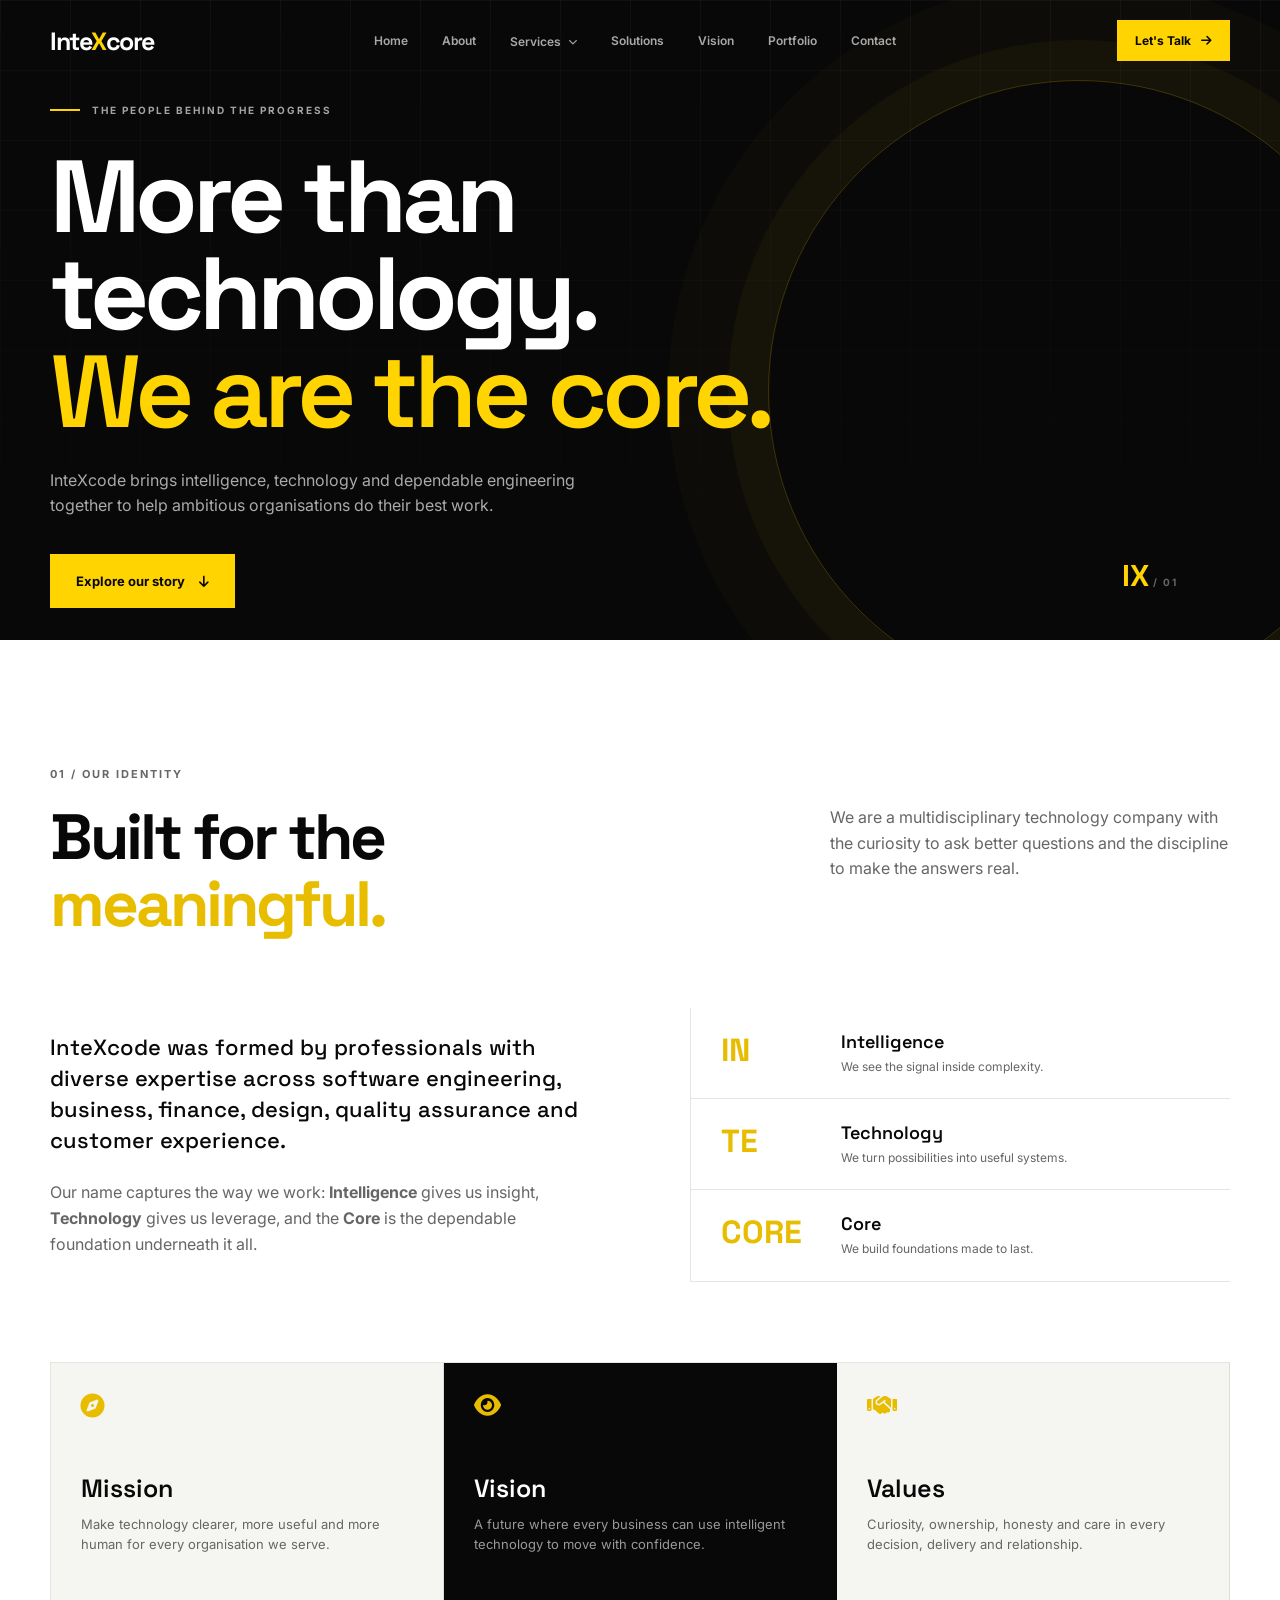
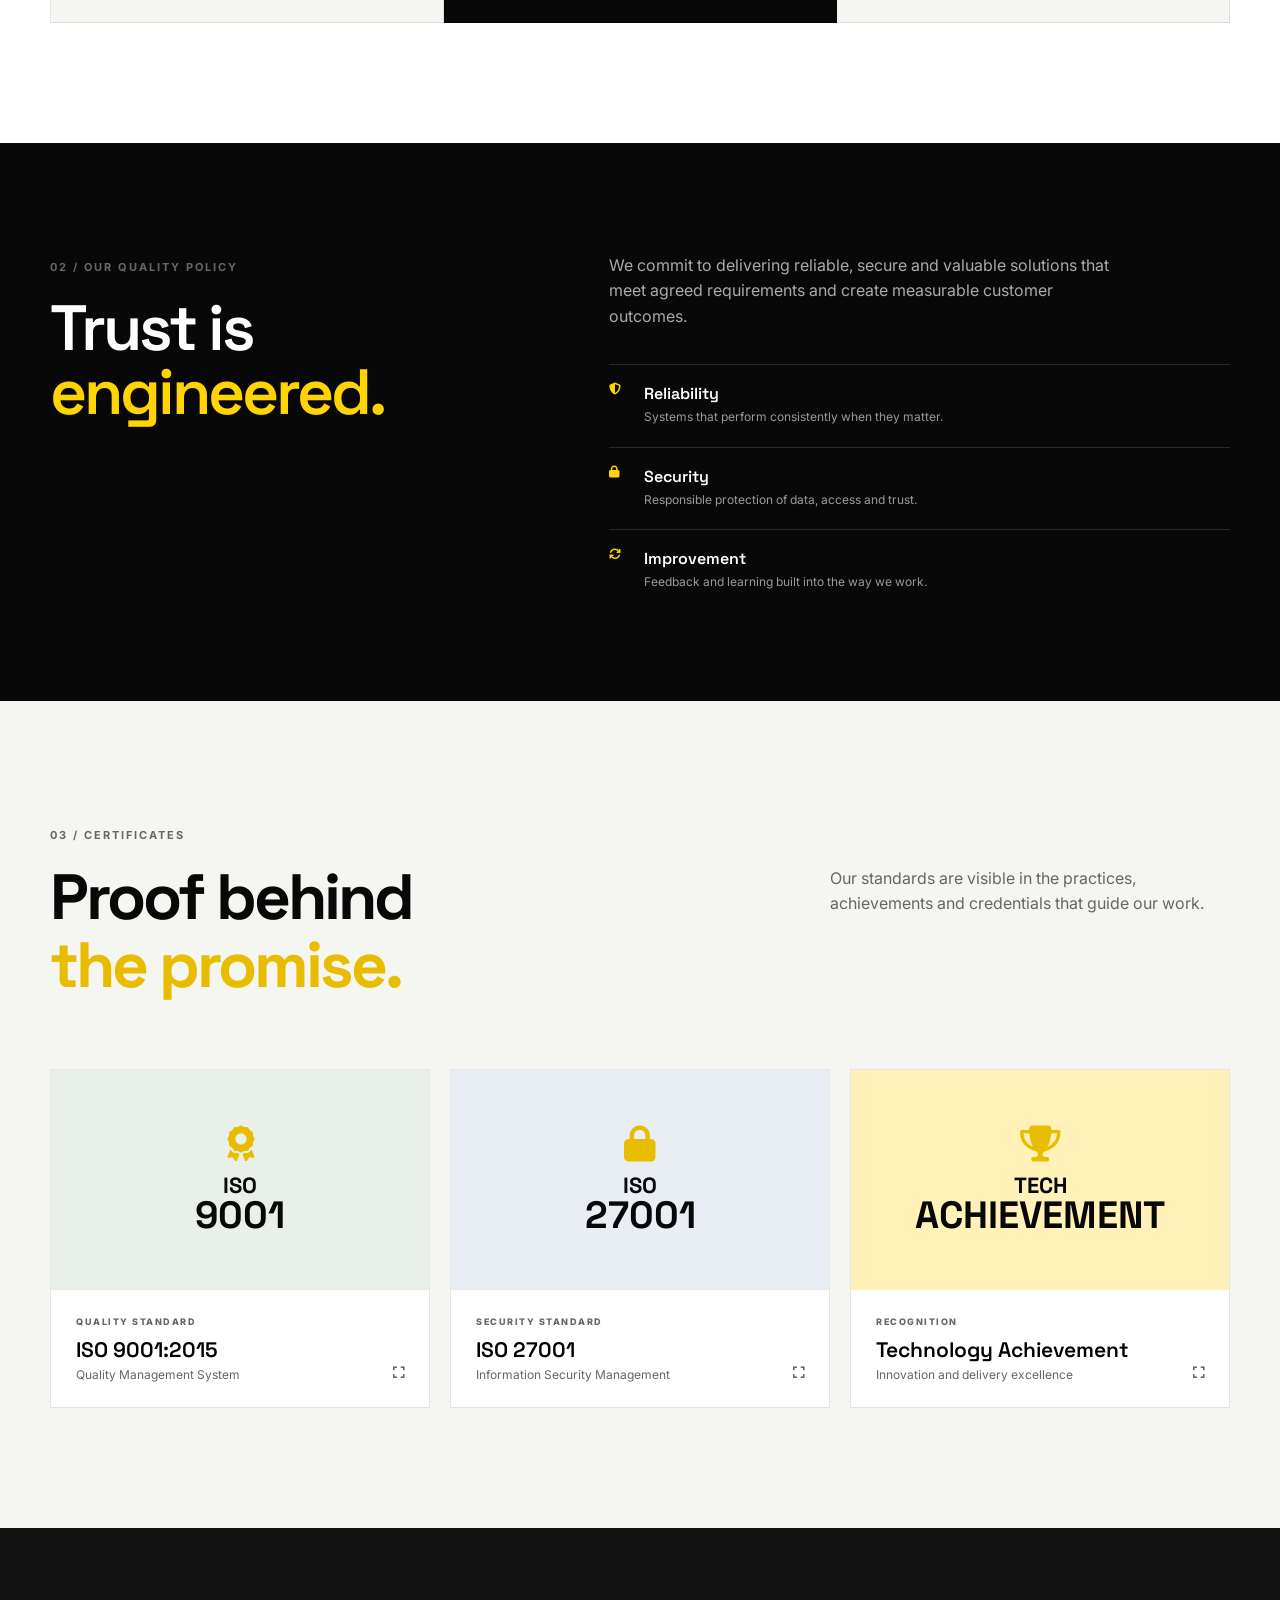
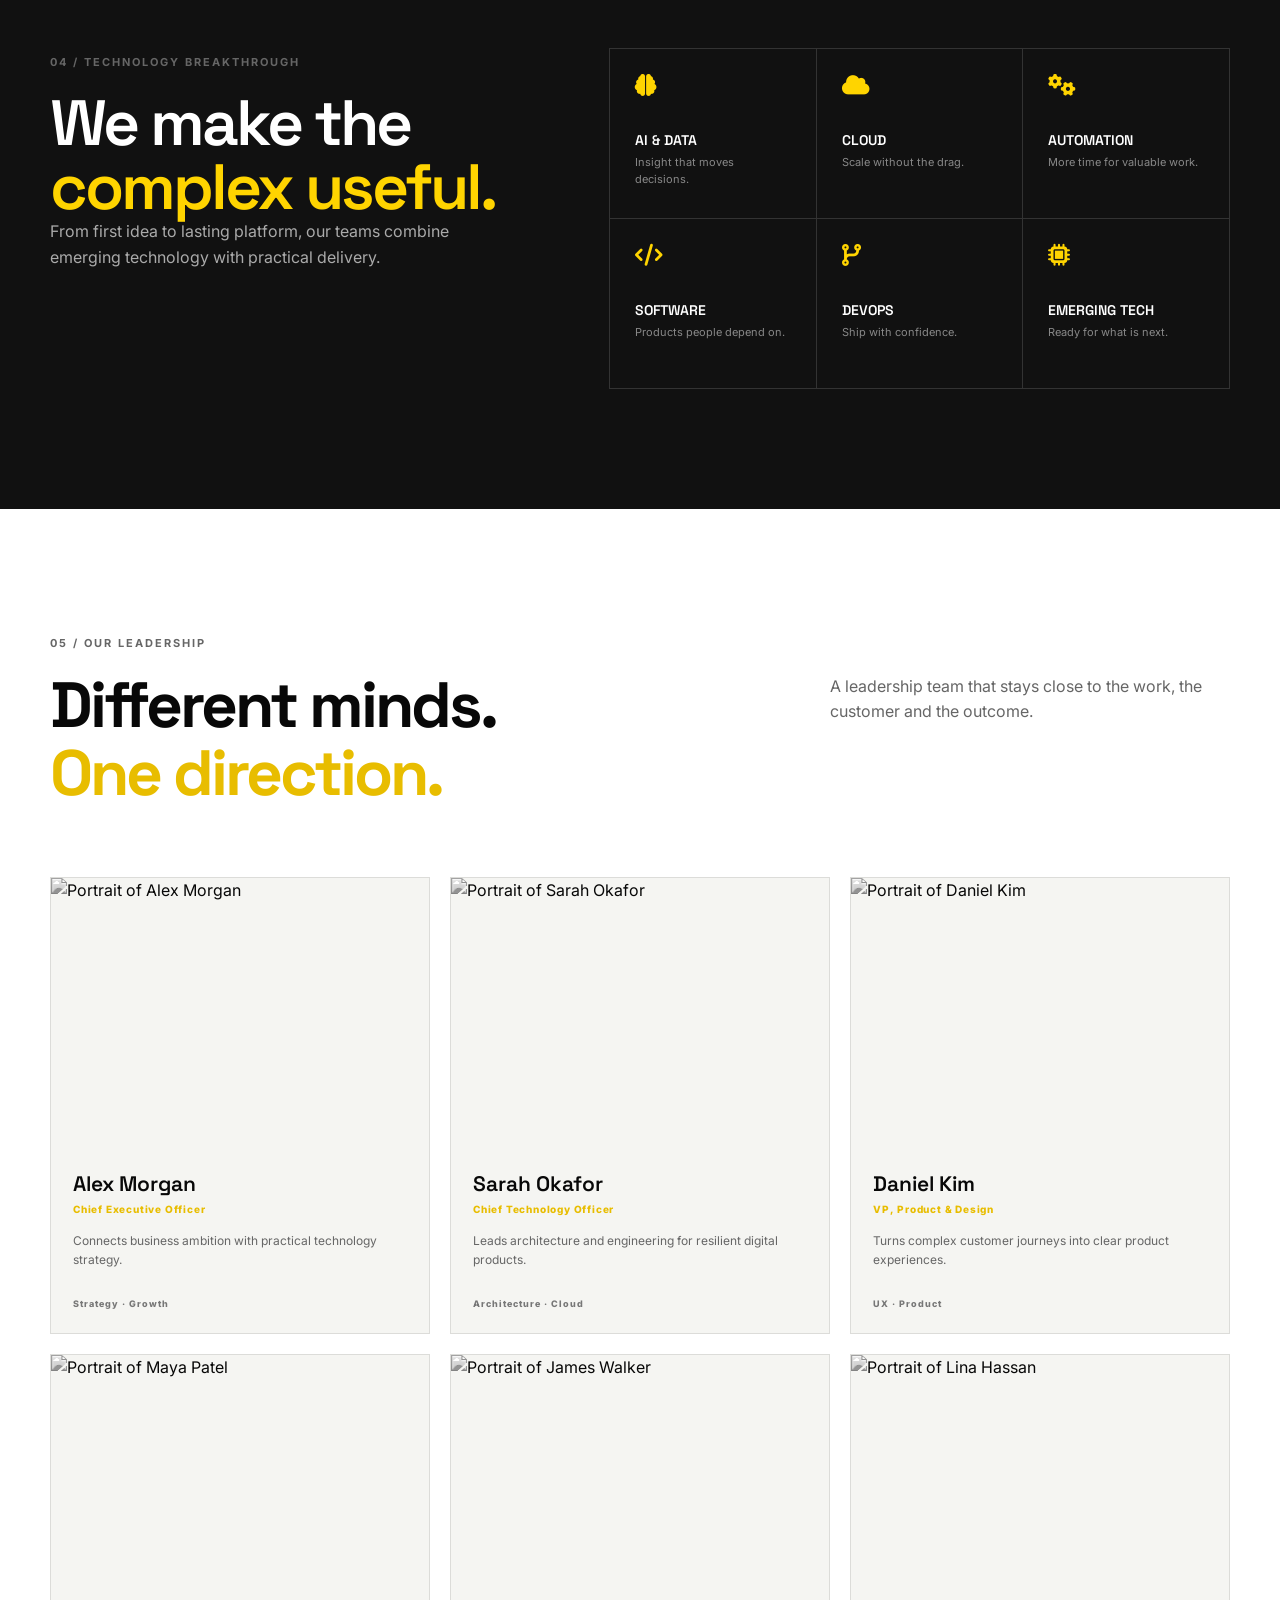
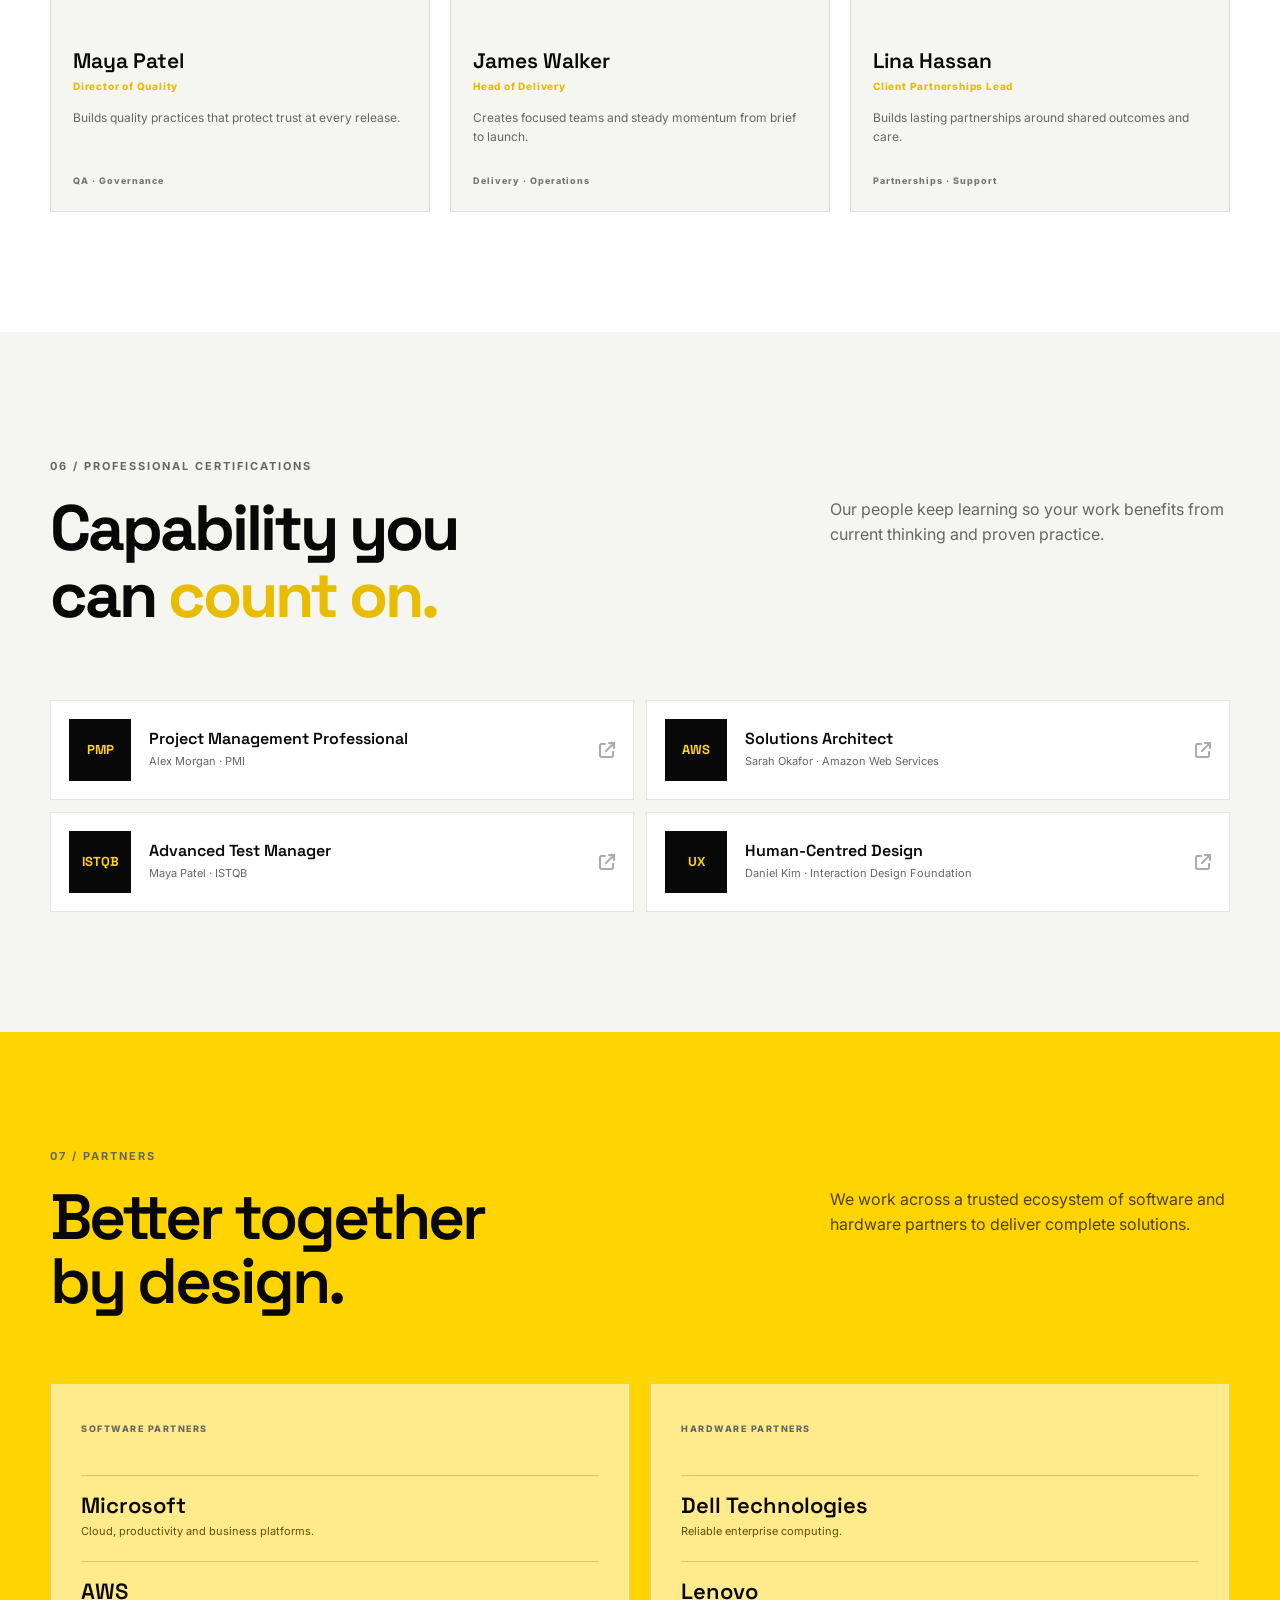
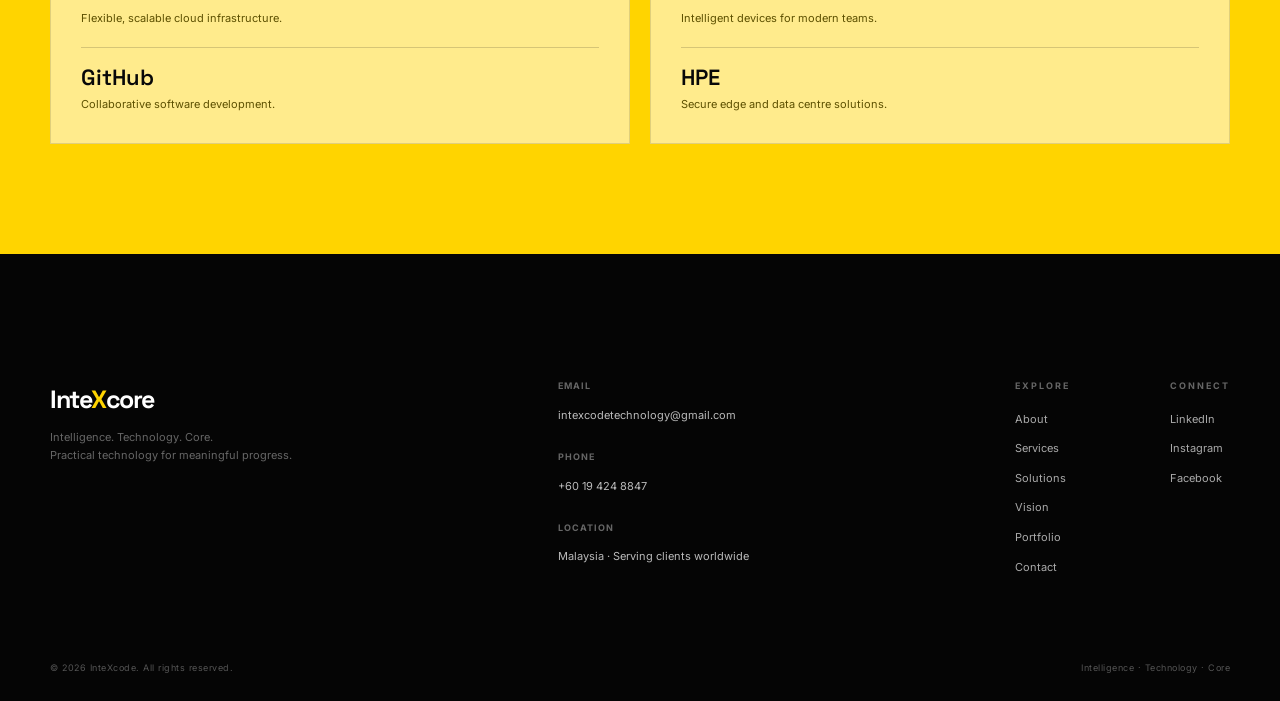
==== commit 0cc138c9: "change company name" ====
--- a/about.html
+++ b/about.html
@@ -3,8 +3,8 @@
 <head>
     <meta charset="UTF-8">
     <meta name="viewport" content="width=device-width, initial-scale=1.0">
-    <meta name="description" content="Meet InteXcore: our identity, standards, people, technology and trusted partners.">
-    <title>About InteXcore | Intelligence. Technology. Core.</title>
+    <meta name="description" content="Meet InteXcode: our identity, standards, people, technology and trusted partners.">
+    <title>About InteXcode | Intelligence. Technology. Core.</title>
     <link rel="preconnect" href="https://fonts.googleapis.com">
     <link rel="preconnect" href="https://fonts.gstatic.com" crossorigin>
     <link href="https://fonts.googleapis.com/css2?family=Inter:wght@400;500;600;700;800&family=Space+Grotesk:wght@400;500;600;700&display=swap" rel="stylesheet">
@@ -45,7 +45,7 @@
         <div class="container about-hero-content reveal">
             <span class="eyebrow"><span></span>THE PEOPLE BEHIND THE PROGRESS</span>
             <h1>More than technology.<br><strong>We are the core.</strong></h1>
-            <p>InteXcore brings intelligence, technology and dependable engineering together to help ambitious organisations do their best work.</p>
+            <p>InteXcode brings intelligence, technology and dependable engineering together to help ambitious organisations do their best work.</p>
             <a href="#identity" class="btn btn-primary">Explore our story <i class="fa-solid fa-arrow-down"></i></a>
         </div>
         <div class="about-hero-mark">IX<span> / 01</span></div>
@@ -55,7 +55,7 @@
         <div class="container">
             <div class="section-header reveal"><div><span class="section-number">01 / OUR IDENTITY</span><h2>Built for the<br><span>meaningful.</span></h2></div><p>We are a multidisciplinary technology company with the curiosity to ask better questions and the discipline to make the answers real.</p></div>
             <div class="identity-grid">
-                <div class="identity-copy reveal"><p class="large-text">InteXcore was formed by professionals with diverse expertise across software engineering, business, finance, design, quality assurance and customer experience.</p><p>Our name captures the way we work: <strong>Intelligence</strong> gives us insight, <strong>Technology</strong> gives us leverage, and the <strong>Core</strong> is the dependable foundation underneath it all.</p></div>
+                <div class="identity-copy reveal"><p class="large-text">InteXcode was formed by professionals with diverse expertise across software engineering, business, finance, design, quality assurance and customer experience.</p><p>Our name captures the way we work: <strong>Intelligence</strong> gives us insight, <strong>Technology</strong> gives us leverage, and the <strong>Core</strong> is the dependable foundation underneath it all.</p></div>
                 <div class="identity-words reveal"><div><strong>IN</strong><span>Intelligence</span><p>We see the signal inside complexity.</p></div><div><strong>TE</strong><span>Technology</span><p>We turn possibilities into useful systems.</p></div><div><strong>CORE</strong><span>Core</span><p>We build foundations made to last.</p></div></div>
             </div>
             <div class="identity-pillars"><article class="pillar reveal"><i class="fa-solid fa-compass"></i><h3>Mission</h3><p>Make technology clearer, more useful and more human for every organisation we serve.</p></article><article class="pillar pillar-dark reveal"><i class="fa-solid fa-eye"></i><h3>Vision</h3><p>A future where every business can use intelligent technology to move with confidence.</p></article><article class="pillar reveal"><i class="fa-solid fa-handshake"></i><h3>Values</h3><p>Curiosity, ownership, honesty and care in every decision, delivery and relationship.</p></article></div>
--- a/style.css
+++ b/style.css
@@ -1,6 +1,6 @@
 
 /* =========================================================
-   INTEXCORE
+    INTEXCODE
    Intelligence. Technology. Core.
 ========================================================= */
 
@@ -798,28 +798,11 @@
     justify-content: center;
 }
 
-.symbol-ring {
-    position: absolute;
-
-    inset: 0;
-
-    border: 1px solid var(--yellow);
-
-    border-radius: 50%;
-
-    box-shadow:
-        0 0 50px rgba(255,212,0,0.18);
-}
-
-.symbol-x {
-    font-family: var(--font-heading);
-
-    font-size: 100px;
-    font-weight: 700;
-
-    color: var(--yellow);
-
-    line-height: 1;
+.symbol-logo {
+    width: 150px;
+    height: auto;
+    display: block;
+    object-fit: contain;
 }
 
 .core-bottom {
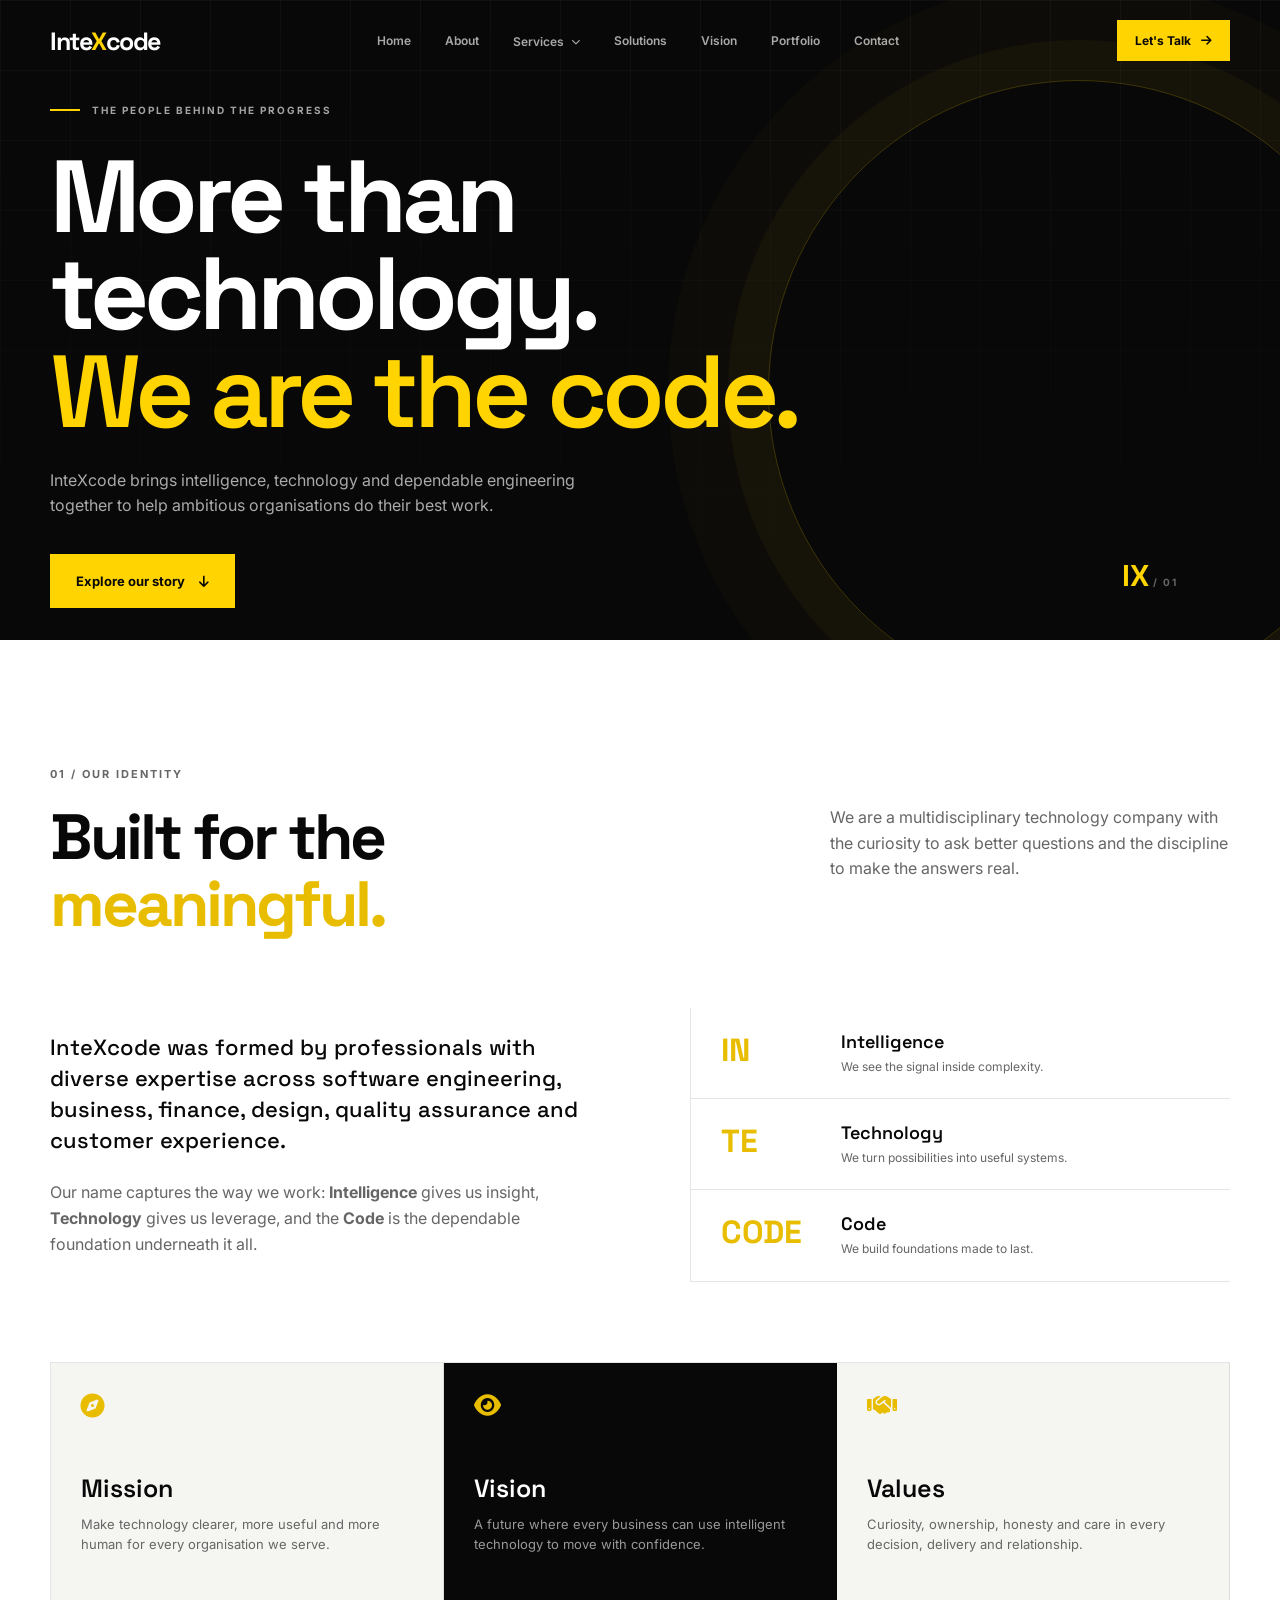
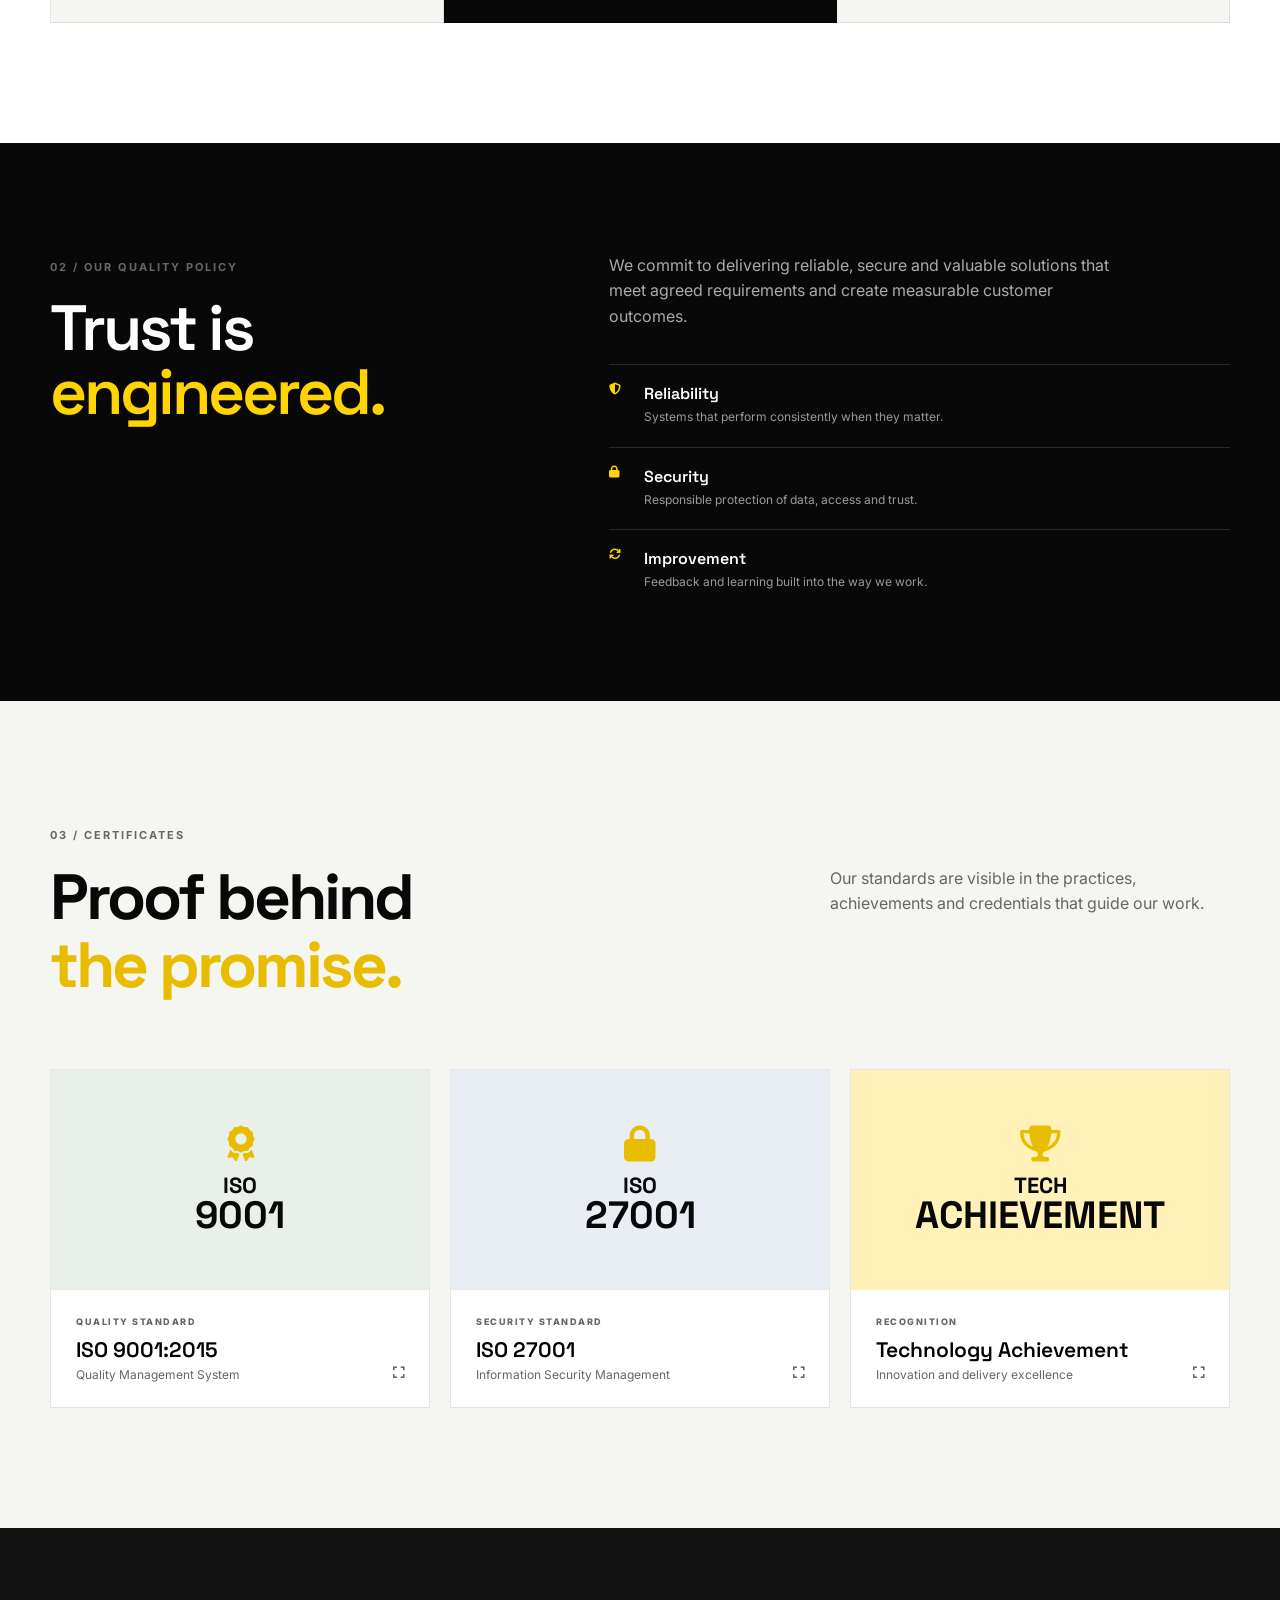
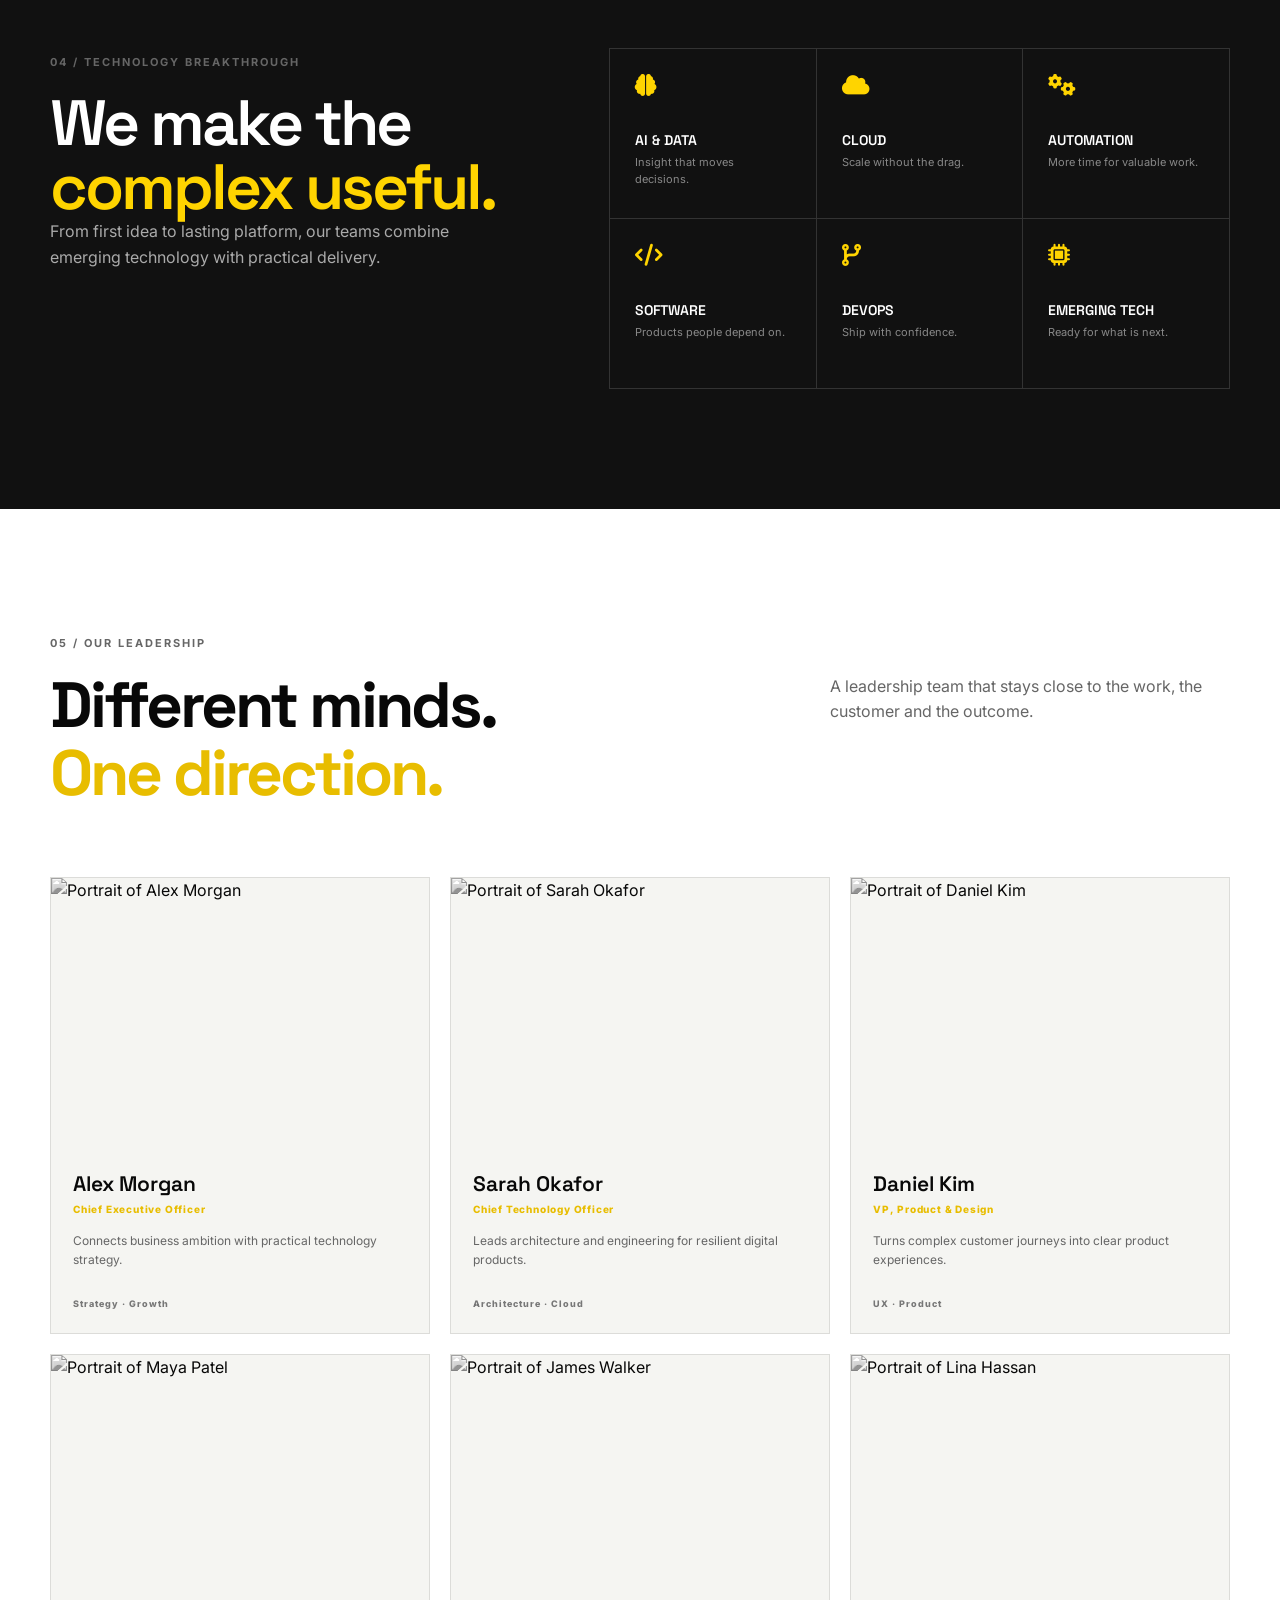
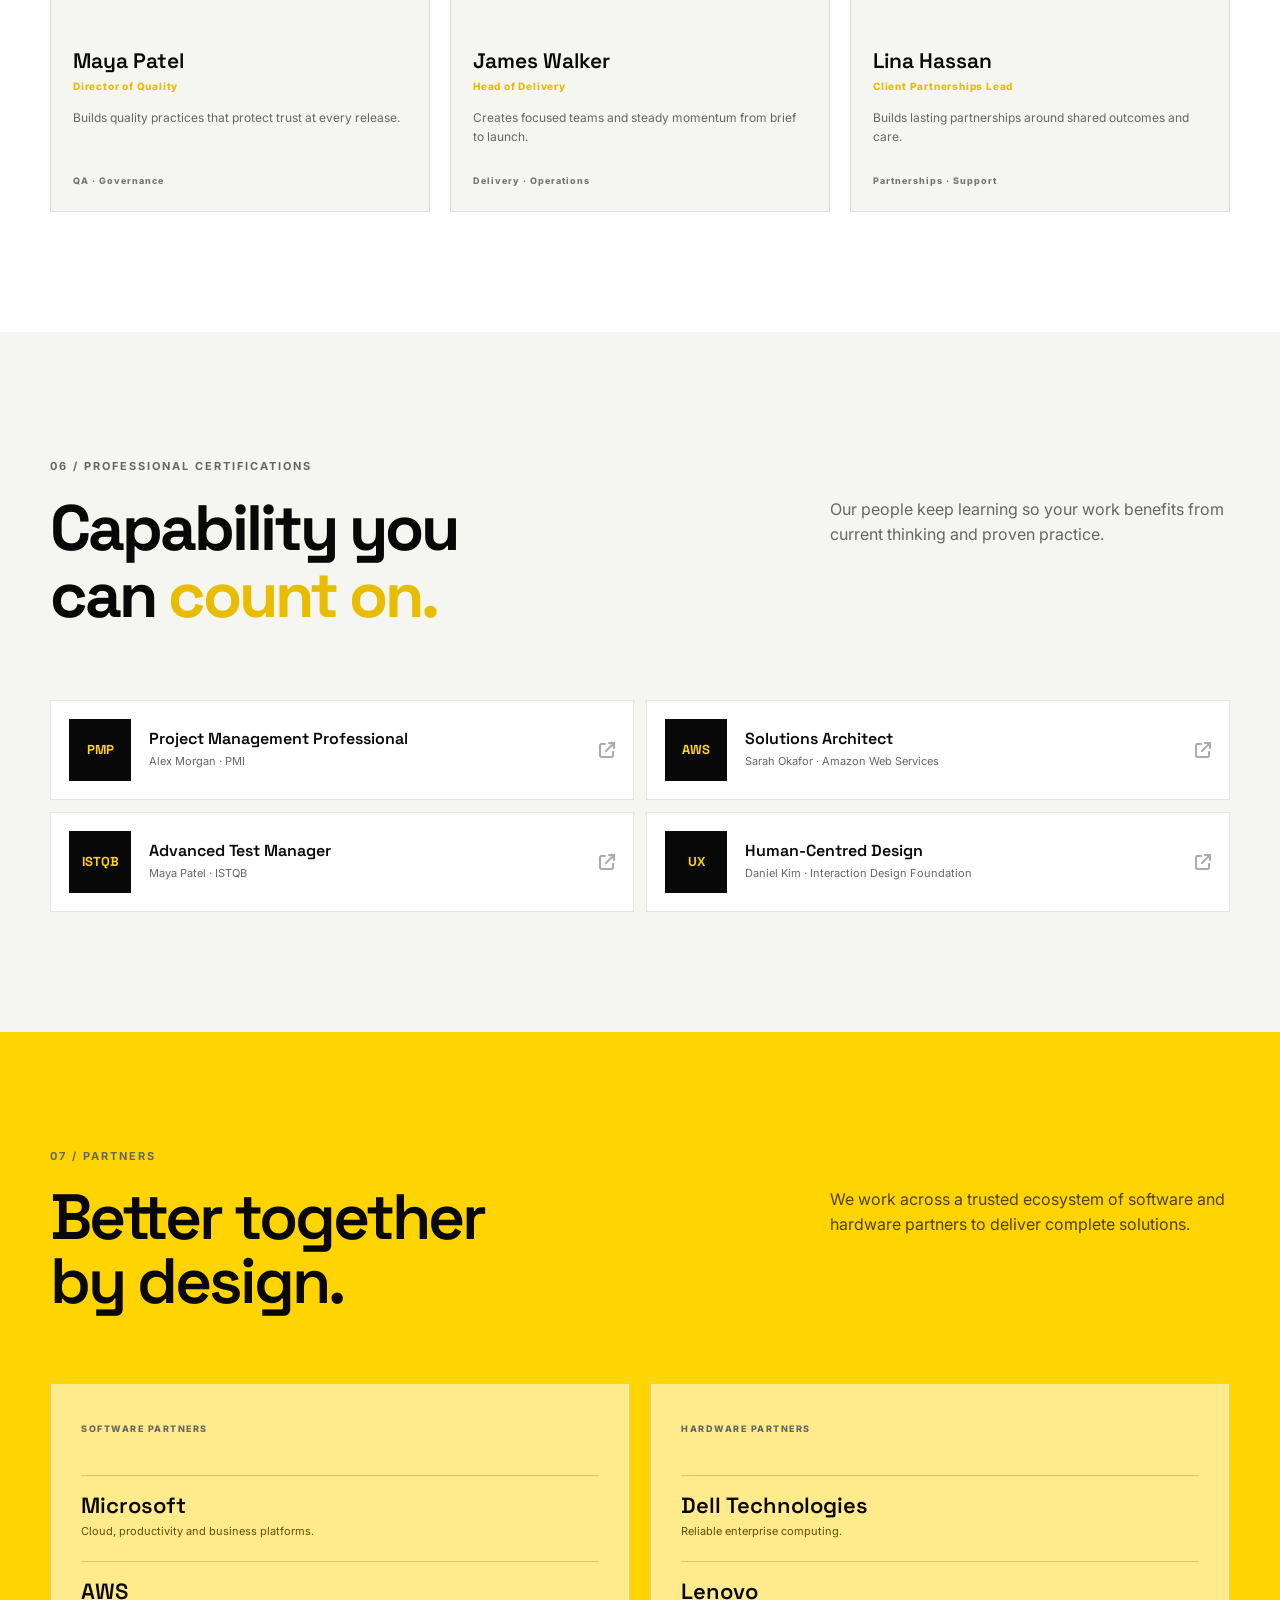
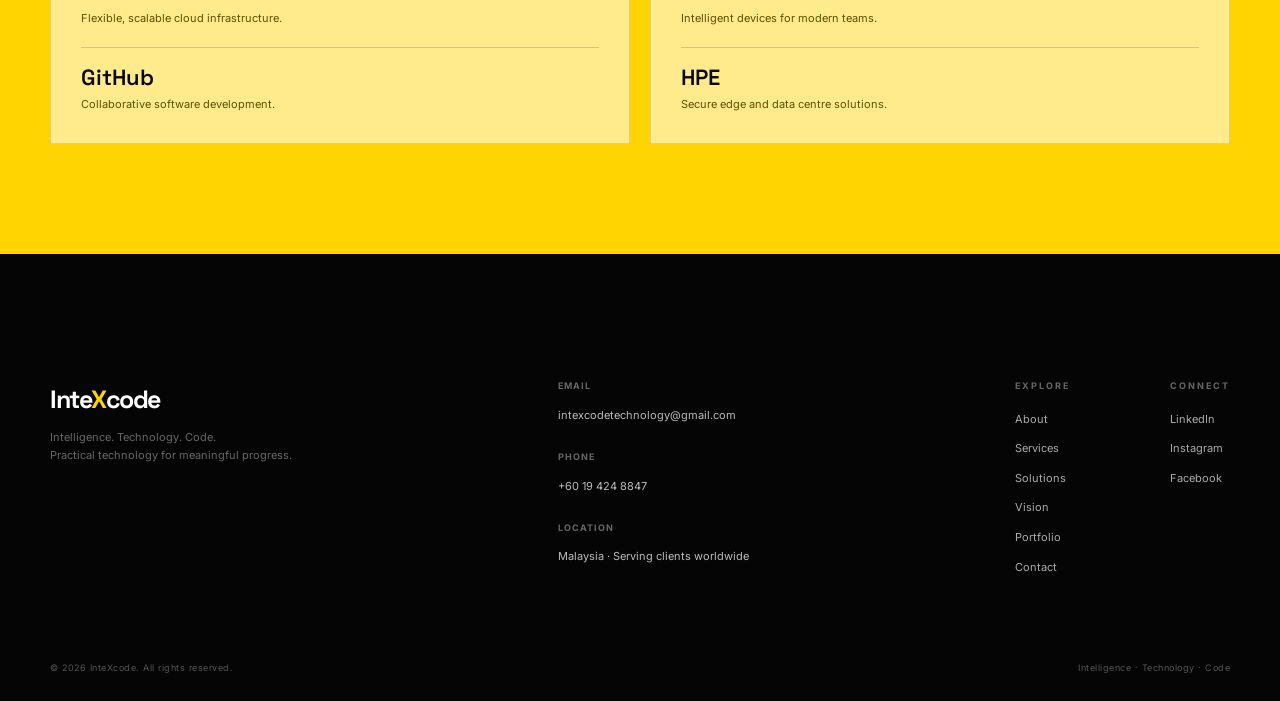
==== commit 956c4175: "Core to Core across all files" ====
--- a/about.html
+++ b/about.html
@@ -4,7 +4,7 @@
     <meta charset="UTF-8">
     <meta name="viewport" content="width=device-width, initial-scale=1.0">
     <meta name="description" content="Meet InteXcode: our identity, standards, people, technology and trusted partners.">
-    <title>About InteXcode | Intelligence. Technology. Core.</title>
+    <title>About InteXcode | Intelligence. Technology. Code.</title>
     <link rel="preconnect" href="https://fonts.googleapis.com">
     <link rel="preconnect" href="https://fonts.gstatic.com" crossorigin>
     <link href="https://fonts.googleapis.com/css2?family=Inter:wght@400;500;600;700;800&family=Space+Grotesk:wght@400;500;600;700&display=swap" rel="stylesheet">
@@ -14,7 +14,7 @@
 <body class="about-page">
 <header class="navbar scrolled" id="navbar">
     <div class="container nav-container">
-        <a href="index.html#home" class="logo">Inte<span>X</span>core</a>
+        <a href="index.html#home" class="logo">Inte<span>X</span>code</a>
         <nav class="nav-menu" id="navMenu">
             <a href="index.html#home" class="nav-link">Home</a>
             <a href="about.html" class="nav-link active">About</a>
@@ -44,7 +44,7 @@
         <div class="hero-grid"></div>
         <div class="container about-hero-content reveal">
             <span class="eyebrow"><span></span>THE PEOPLE BEHIND THE PROGRESS</span>
-            <h1>More than technology.<br><strong>We are the core.</strong></h1>
+            <h1>More than technology.<br><strong>We are the code.</strong></h1>
             <p>InteXcode brings intelligence, technology and dependable engineering together to help ambitious organisations do their best work.</p>
             <a href="#identity" class="btn btn-primary">Explore our story <i class="fa-solid fa-arrow-down"></i></a>
         </div>
@@ -55,8 +55,8 @@
         <div class="container">
             <div class="section-header reveal"><div><span class="section-number">01 / OUR IDENTITY</span><h2>Built for the<br><span>meaningful.</span></h2></div><p>We are a multidisciplinary technology company with the curiosity to ask better questions and the discipline to make the answers real.</p></div>
             <div class="identity-grid">
-                <div class="identity-copy reveal"><p class="large-text">InteXcode was formed by professionals with diverse expertise across software engineering, business, finance, design, quality assurance and customer experience.</p><p>Our name captures the way we work: <strong>Intelligence</strong> gives us insight, <strong>Technology</strong> gives us leverage, and the <strong>Core</strong> is the dependable foundation underneath it all.</p></div>
-                <div class="identity-words reveal"><div><strong>IN</strong><span>Intelligence</span><p>We see the signal inside complexity.</p></div><div><strong>TE</strong><span>Technology</span><p>We turn possibilities into useful systems.</p></div><div><strong>CORE</strong><span>Core</span><p>We build foundations made to last.</p></div></div>
+                <div class="identity-copy reveal"><p class="large-text">InteXcode was formed by professionals with diverse expertise across software engineering, business, finance, design, quality assurance and customer experience.</p><p>Our name captures the way we work: <strong>Intelligence</strong> gives us insight, <strong>Technology</strong> gives us leverage, and the <strong>Code</strong> is the dependable foundation underneath it all.</p></div>
+                <div class="identity-words reveal"><div><strong>IN</strong><span>Intelligence</span><p>We see the signal inside complexity.</p></div><div><strong>TE</strong><span>Technology</span><p>We turn possibilities into useful systems.</p></div><div><strong>CODE</strong><span>Code</span><p>We build foundations made to last.</p></div></div>
             </div>
             <div class="identity-pillars"><article class="pillar reveal"><i class="fa-solid fa-compass"></i><h3>Mission</h3><p>Make technology clearer, more useful and more human for every organisation we serve.</p></article><article class="pillar pillar-dark reveal"><i class="fa-solid fa-eye"></i><h3>Vision</h3><p>A future where every business can use intelligent technology to move with confidence.</p></article><article class="pillar reveal"><i class="fa-solid fa-handshake"></i><h3>Values</h3><p>Curiosity, ownership, honesty and care in every decision, delivery and relationship.</p></article></div>
         </div>
--- a/style.css
+++ b/style.css
@@ -1,7 +1,7 @@
 
 /* =========================================================
     INTEXCODE
-   Intelligence. Technology. Core.
+   Intelligence. Technology. Code.
 ========================================================= */
 
 :root {
@@ -743,7 +743,7 @@
     animation-duration: 12s;
 }
 
-.core-card {
+.code-card {
     position: relative;
     z-index: 3;
 
@@ -769,11 +769,11 @@
     transition: 0.5s ease;
 }
 
-.core-card:hover {
+.code-card:hover {
     transform: rotate(0deg) translateY(-10px);
 }
 
-.core-top {
+.code-top {
     display: flex;
     justify-content: space-between;
 
@@ -785,7 +785,7 @@
     letter-spacing: 2px;
 }
 
-.core-symbol {
+.code-symbol {
     position: relative;
 
     width: 160px;
@@ -805,7 +805,7 @@
     object-fit: contain;
 }
 
-.core-bottom {
+.code-bottom {
     display: flex;
     flex-direction: column;
 
@@ -819,7 +819,7 @@
     letter-spacing: 2px;
 }
 
-.core-bottom span:first-child {
+.code-bottom span:first-child {
     color: var(--yellow);
 }
 
@@ -2095,7 +2095,7 @@
         min-height: 400px;
     }
 
-    .core-card {
+    .code-card {
         width: 230px;
         height: 310px;
     }
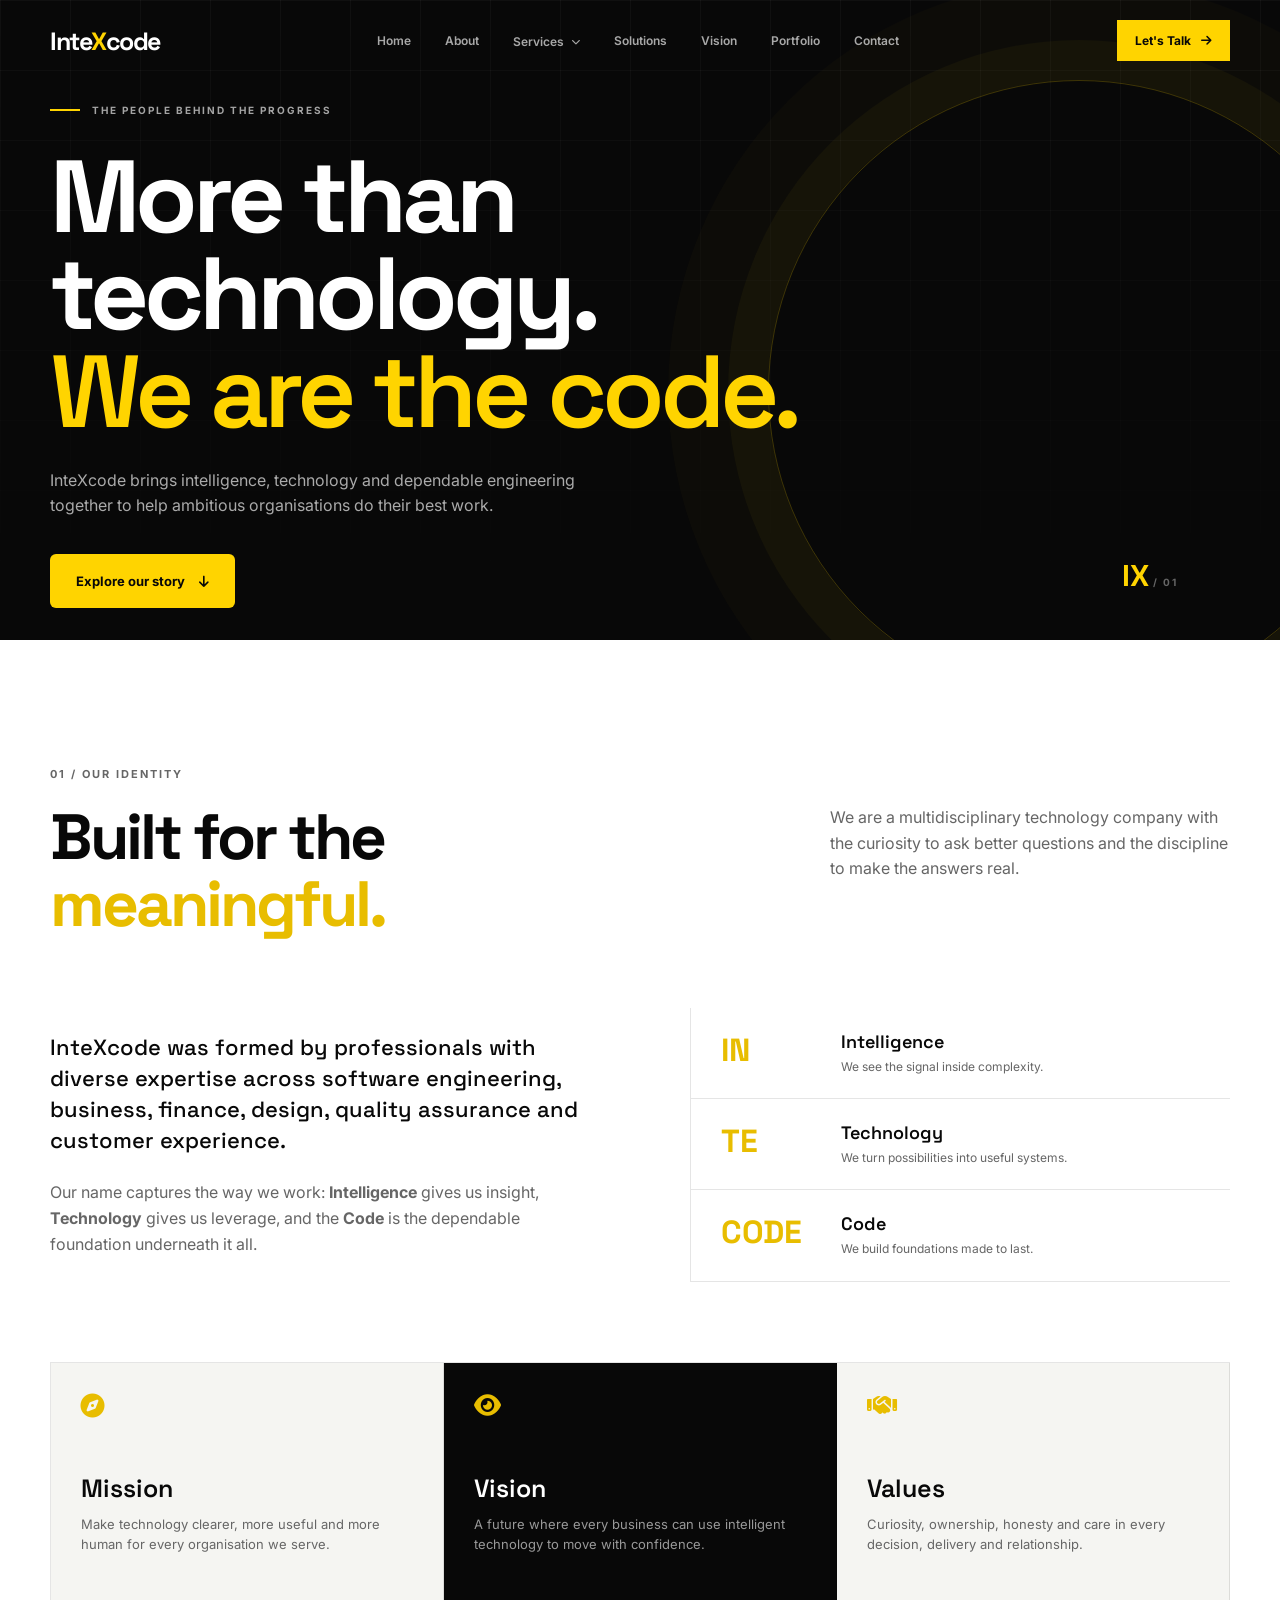
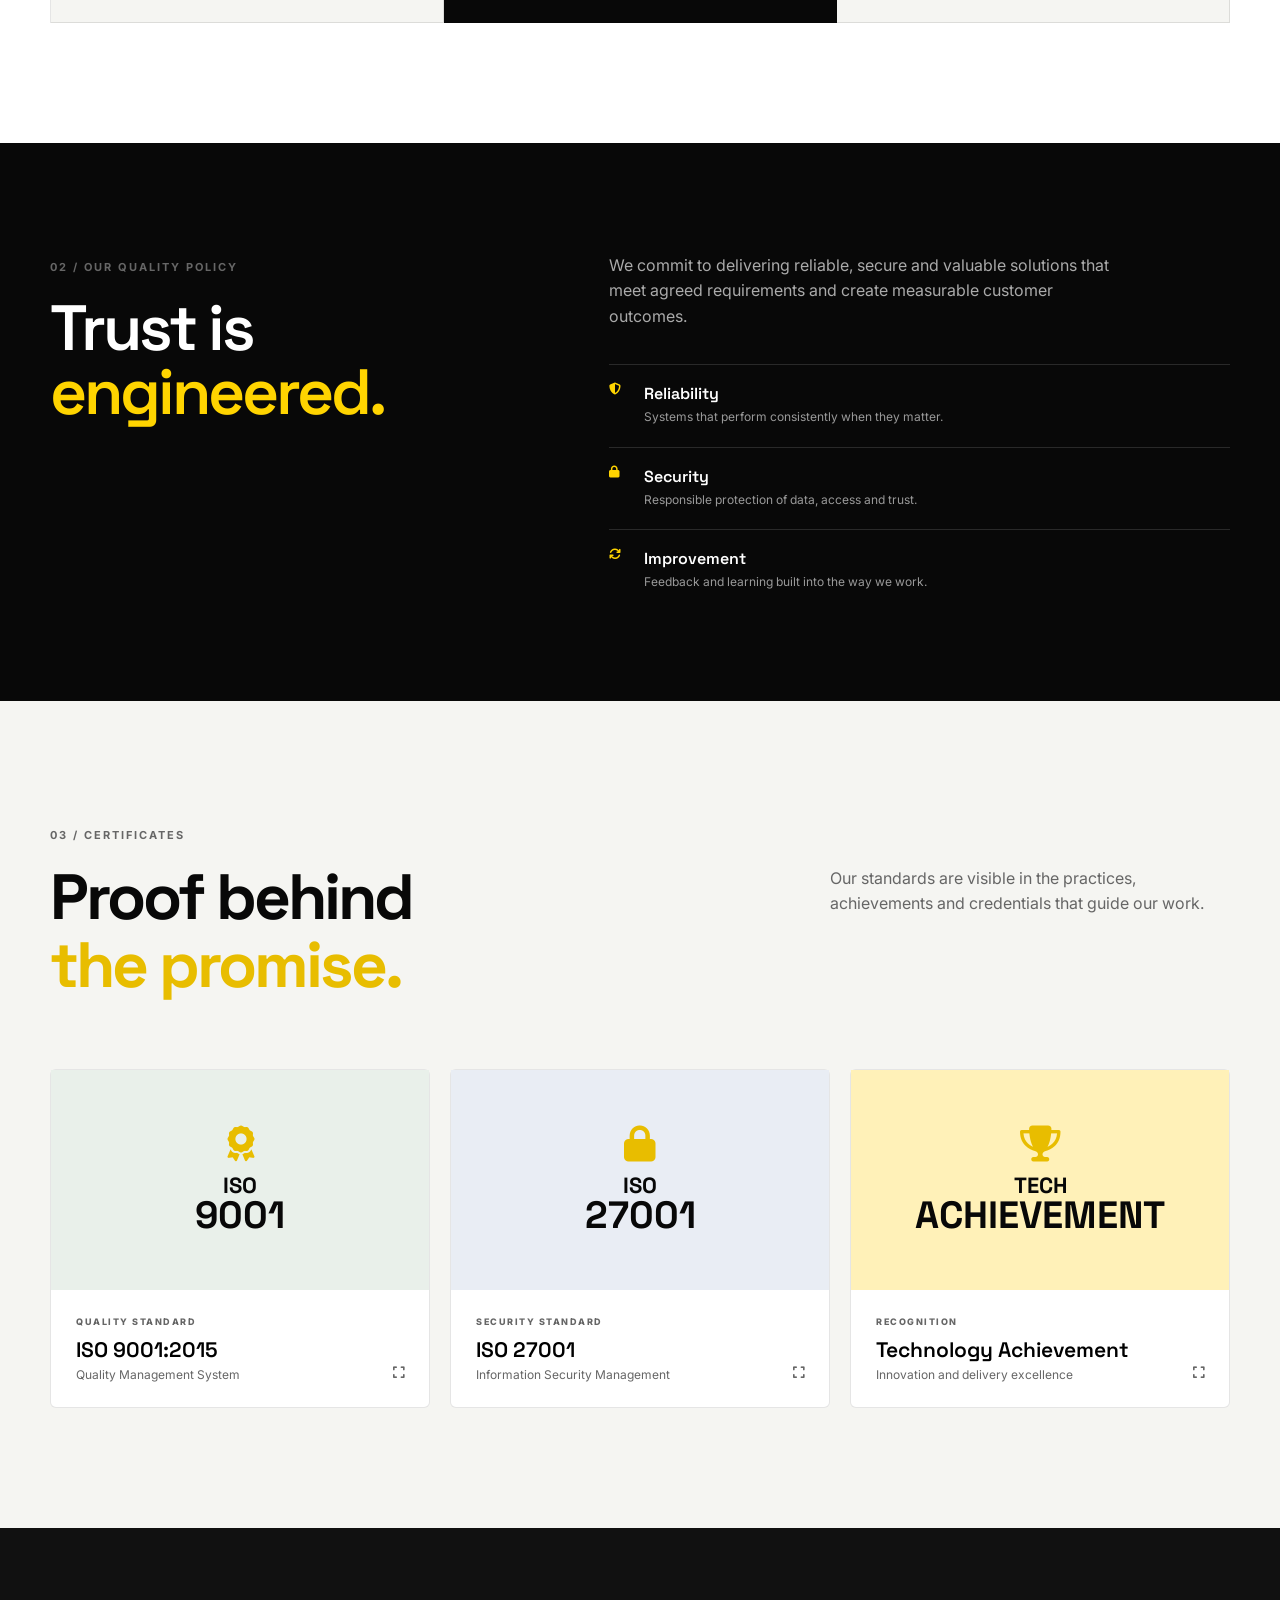
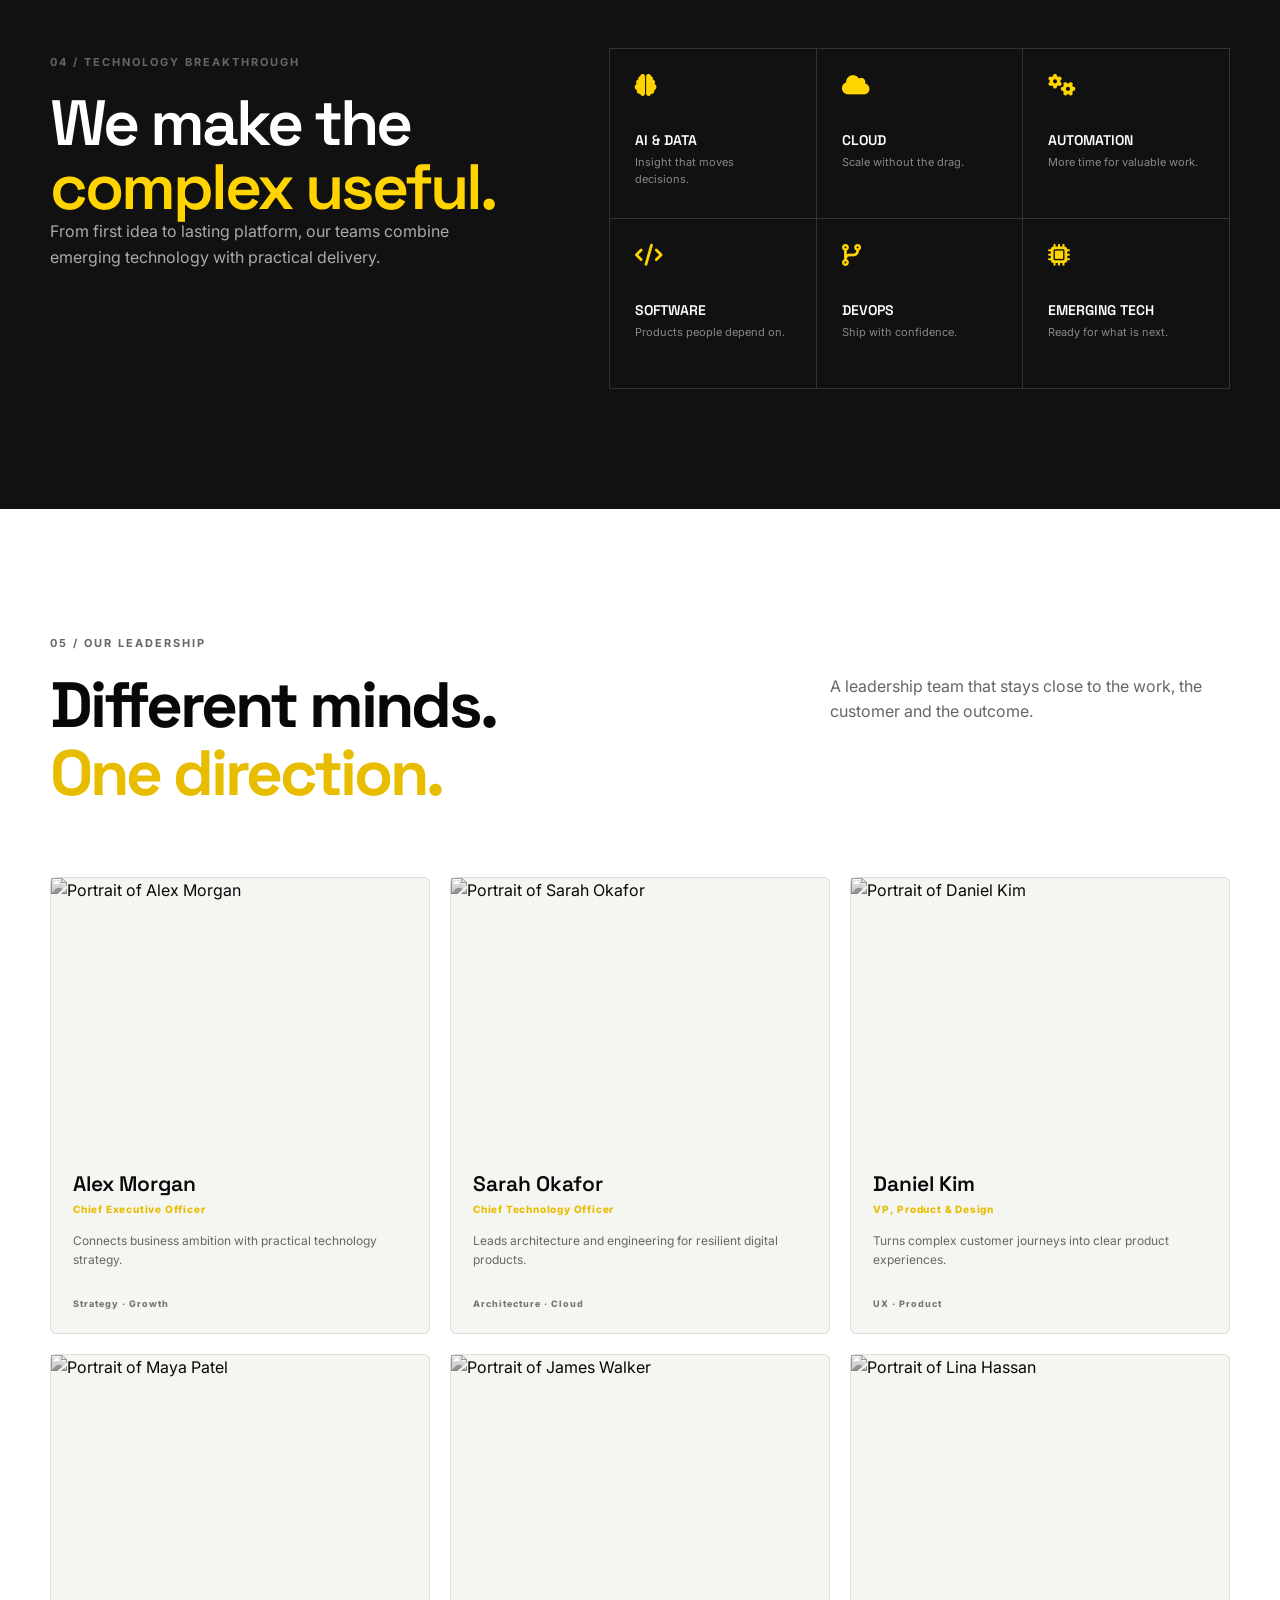
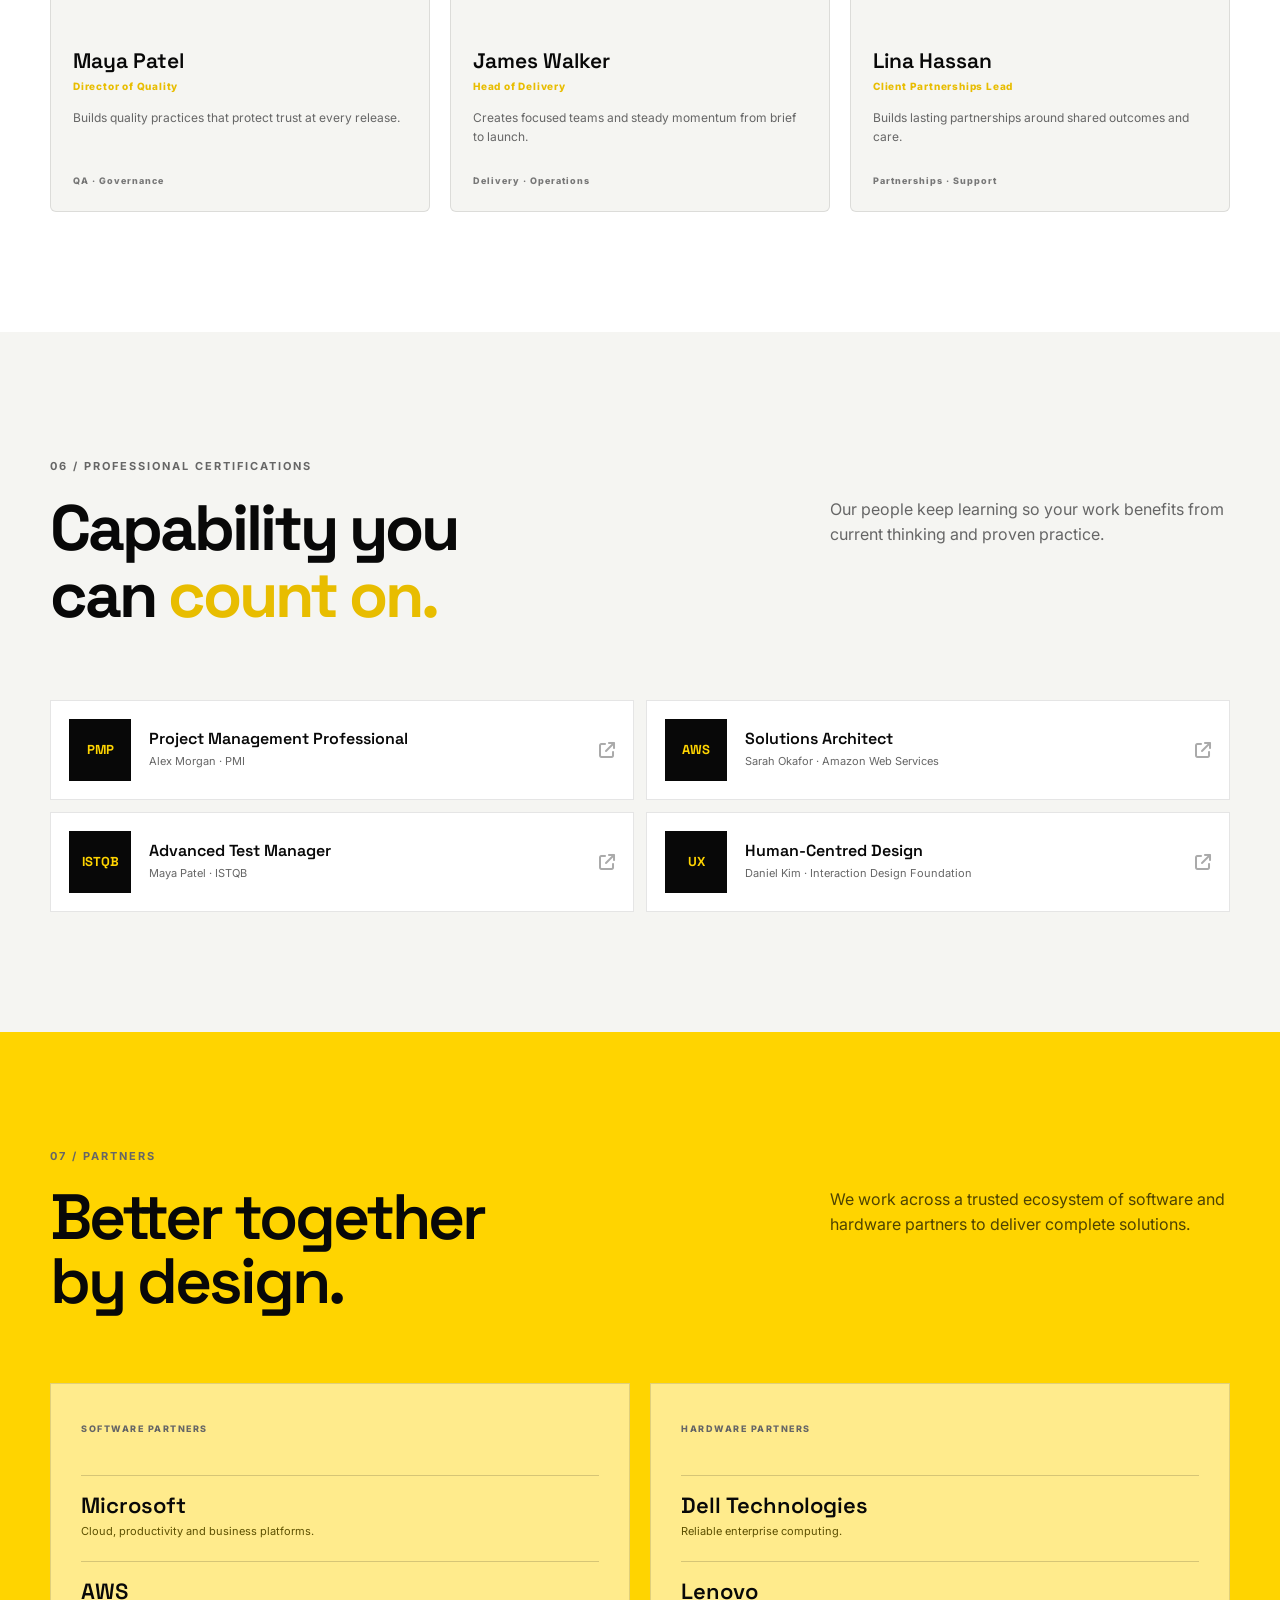
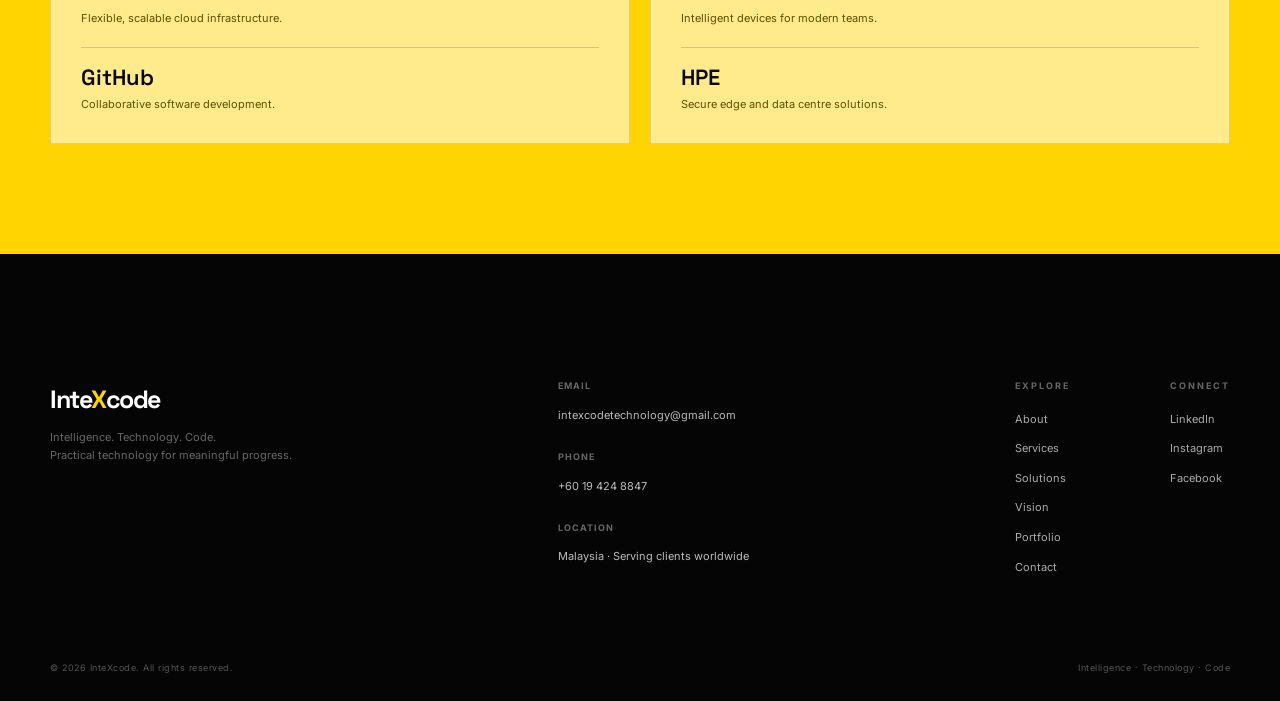
==== commit 88f613d8: "New Contact Page and synchronize all the button and card shape" ====
--- a/about.html
+++ b/about.html
@@ -1,82 +1,559 @@
-<!DOCTYPE html>
+<!doctype html>
 <html lang="en">
-<head>
-    <meta charset="UTF-8">
-    <meta name="viewport" content="width=device-width, initial-scale=1.0">
-    <meta name="description" content="Meet InteXcode: our identity, standards, people, technology and trusted partners.">
+  <head>
+    <meta charset="UTF-8" />
+    <meta name="viewport" content="width=device-width, initial-scale=1.0" />
+    <meta
+      name="description"
+      content="Meet InteXcode: our identity, standards, people, technology and trusted partners."
+    />
     <title>About InteXcode | Intelligence. Technology. Code.</title>
-    <link rel="preconnect" href="https://fonts.googleapis.com">
-    <link rel="preconnect" href="https://fonts.gstatic.com" crossorigin>
-    <link href="https://fonts.googleapis.com/css2?family=Inter:wght@400;500;600;700;800&family=Space+Grotesk:wght@400;500;600;700&display=swap" rel="stylesheet">
-    <link rel="stylesheet" href="https://cdnjs.cloudflare.com/ajax/libs/font-awesome/6.5.2/css/all.min.css">
-    <link rel="stylesheet" href="style.css">
-</head>
-<body class="about-page">
-<header class="navbar scrolled" id="navbar">
-    <div class="container nav-container">
+    <link rel="preconnect" href="https://fonts.googleapis.com" />
+    <link rel="preconnect" href="https://fonts.gstatic.com" crossorigin />
+    <link
+      href="https://fonts.googleapis.com/css2?family=Inter:wght@400;500;600;700;800&family=Space+Grotesk:wght@400;500;600;700&display=swap"
+      rel="stylesheet"
+    />
+    <link
+      rel="stylesheet"
+      href="https://cdnjs.cloudflare.com/ajax/libs/font-awesome/6.5.2/css/all.min.css"
+    />
+    <link rel="stylesheet" href="style.css" />
+  </head>
+  <body class="about-page">
+    <header class="navbar scrolled" id="navbar">
+      <div class="container nav-container">
         <a href="index.html#home" class="logo">Inte<span>X</span>code</a>
         <nav class="nav-menu" id="navMenu">
-            <a href="index.html#home" class="nav-link">Home</a>
-            <a href="about.html" class="nav-link active">About</a>
-            <div class="nav-dropdown">
-                <button class="nav-link nav-dropdown-toggle" type="button" aria-expanded="false">Services <i class="fa-solid fa-chevron-down" aria-hidden="true"></i></button>
-                <div class="services-dropdown" aria-label="Services submenu">
-                    <a href="service.html?service=web-development"><i class="fa-solid fa-laptop-code" aria-hidden="true"></i><span>Web Development</span></a>
-                    <a href="service.html?service=mobile-application-development"><i class="fa-solid fa-mobile-screen-button" aria-hidden="true"></i><span>Mobile Application Development</span></a>
-                    <a href="service.html?service=cloud-devops-solutions"><i class="fa-solid fa-cloud" aria-hidden="true"></i><span>Cloud &amp; DevOps Solutions</span></a>
-                    <a href="service.html?service=it-consulting-strategy"><i class="fa-solid fa-compass-drafting" aria-hidden="true"></i><span>IT Consulting &amp; Strategy</span></a>
-                    <a href="service.html?service=software-testing-quality-assurance"><i class="fa-solid fa-shield-halved" aria-hidden="true"></i><span>Software Testing &amp; Quality Assurance</span></a>
-                    <a href="service.html?service=artificial-intelligence"><i class="fa-solid fa-brain" aria-hidden="true"></i><span>Artificial Intelligence</span></a>
-                </div>
-            </div>
-            <a href="solutions.html" class="nav-link">Solutions</a>
-            <a href="vision.html" class="nav-link">Vision</a>
-            <a href="portfolio.html" class="nav-link">Portfolio</a>
-            <a href="index.html#contact" class="nav-link">Contact</a>
+          <a href="index.html#home" class="nav-link">Home</a>
+          <a href="about.html" class="nav-link active">About</a>
+          <div class="nav-dropdown">
+            <button
+              class="nav-link nav-dropdown-toggle"
+              type="button"
+              aria-expanded="false"
+            >
+              Services
+              <i class="fa-solid fa-chevron-down" aria-hidden="true"></i>
+            </button>
+            <div class="services-dropdown" aria-label="Services submenu">
+              <a href="service.html?service=web-development"
+                ><i class="fa-solid fa-laptop-code" aria-hidden="true"></i
+                ><span>Web Development</span></a
+              >
+              <a href="service.html?service=mobile-application-development"
+                ><i
+                  class="fa-solid fa-mobile-screen-button"
+                  aria-hidden="true"
+                ></i
+                ><span>Mobile Application Development</span></a
+              >
+              <a href="service.html?service=cloud-devops-solutions"
+                ><i class="fa-solid fa-cloud" aria-hidden="true"></i
+                ><span>Cloud &amp; DevOps Solutions</span></a
+              >
+              <a href="service.html?service=it-consulting-strategy"
+                ><i class="fa-solid fa-compass-drafting" aria-hidden="true"></i
+                ><span>IT Consulting &amp; Strategy</span></a
+              >
+              <a href="service.html?service=software-testing-quality-assurance"
+                ><i class="fa-solid fa-shield-halved" aria-hidden="true"></i
+                ><span>Software Testing &amp; Quality Assurance</span></a
+              >
+              <a href="service.html?service=artificial-intelligence"
+                ><i class="fa-solid fa-brain" aria-hidden="true"></i
+                ><span>Artificial Intelligence</span></a
+              >
+            </div>
+          </div>
+          <a href="solutions.html" class="nav-link">Solutions</a>
+          <a href="vision.html" class="nav-link">Vision</a>
+          <a href="portfolio.html" class="nav-link">Portfolio</a>
+          <a href="contact.html" class="nav-link">Contact</a>
         </nav>
-        <a href="index.html#contact" class="nav-button">Let's Talk <i class="fa-solid fa-arrow-right"></i></a>
-        <button class="menu-toggle" id="menuToggle" aria-label="Open navigation"><i class="fa-solid fa-bars"></i></button>
-    </div>
-</header>
-
-<main>
-    <section class="about-hero">
+        <a href="contact.html" class="nav-button"
+          >Let's Talk <i class="fa-solid fa-arrow-right"></i
+        ></a>
+        <button
+          class="menu-toggle"
+          id="menuToggle"
+          aria-label="Open navigation"
+        >
+          <i class="fa-solid fa-bars"></i>
+        </button>
+      </div>
+    </header>
+
+    <main>
+      <section class="about-hero">
         <div class="hero-grid"></div>
         <div class="container about-hero-content reveal">
-            <span class="eyebrow"><span></span>THE PEOPLE BEHIND THE PROGRESS</span>
-            <h1>More than technology.<br><strong>We are the code.</strong></h1>
-            <p>InteXcode brings intelligence, technology and dependable engineering together to help ambitious organisations do their best work.</p>
-            <a href="#identity" class="btn btn-primary">Explore our story <i class="fa-solid fa-arrow-down"></i></a>
+          <span class="eyebrow"
+            ><span></span>THE PEOPLE BEHIND THE PROGRESS</span
+          >
+          <h1>More than technology.<br /><strong>We are the code.</strong></h1>
+          <p>
+            InteXcode brings intelligence, technology and dependable engineering
+            together to help ambitious organisations do their best work.
+          </p>
+          <a href="#identity" class="btn btn-primary"
+            >Explore our story <i class="fa-solid fa-arrow-down"></i
+          ></a>
         </div>
         <div class="about-hero-mark">IX<span> / 01</span></div>
-    </section>
-
-    <section class="section identity" id="identity">
+      </section>
+
+      <section class="section identity" id="identity">
         <div class="container">
-            <div class="section-header reveal"><div><span class="section-number">01 / OUR IDENTITY</span><h2>Built for the<br><span>meaningful.</span></h2></div><p>We are a multidisciplinary technology company with the curiosity to ask better questions and the discipline to make the answers real.</p></div>
-            <div class="identity-grid">
-                <div class="identity-copy reveal"><p class="large-text">InteXcode was formed by professionals with diverse expertise across software engineering, business, finance, design, quality assurance and customer experience.</p><p>Our name captures the way we work: <strong>Intelligence</strong> gives us insight, <strong>Technology</strong> gives us leverage, and the <strong>Code</strong> is the dependable foundation underneath it all.</p></div>
-                <div class="identity-words reveal"><div><strong>IN</strong><span>Intelligence</span><p>We see the signal inside complexity.</p></div><div><strong>TE</strong><span>Technology</span><p>We turn possibilities into useful systems.</p></div><div><strong>CODE</strong><span>Code</span><p>We build foundations made to last.</p></div></div>
-            </div>
-            <div class="identity-pillars"><article class="pillar reveal"><i class="fa-solid fa-compass"></i><h3>Mission</h3><p>Make technology clearer, more useful and more human for every organisation we serve.</p></article><article class="pillar pillar-dark reveal"><i class="fa-solid fa-eye"></i><h3>Vision</h3><p>A future where every business can use intelligent technology to move with confidence.</p></article><article class="pillar reveal"><i class="fa-solid fa-handshake"></i><h3>Values</h3><p>Curiosity, ownership, honesty and care in every decision, delivery and relationship.</p></article></div>
-        </div>
-    </section>
-
-    <section class="about-band" id="quality"><div class="container quality-grid"><div class="reveal"><span class="section-number">02 / OUR QUALITY POLICY</span><h2>Trust is<br><span>engineered.</span></h2></div><div class="quality-copy reveal"><p>We commit to delivering reliable, secure and valuable solutions that meet agreed requirements and create measurable customer outcomes.</p><div class="quality-list"><div><i class="fa-solid fa-shield-halved"></i><span><strong>Reliability</strong>Systems that perform consistently when they matter.</span></div><div><i class="fa-solid fa-lock"></i><span><strong>Security</strong>Responsible protection of data, access and trust.</span></div><div><i class="fa-solid fa-arrows-rotate"></i><span><strong>Improvement</strong>Feedback and learning built into the way we work.</span></div></div></div></div></section>
-
-    <section class="section certificates" id="certificates"><div class="container"><div class="section-header reveal"><div><span class="section-number">03 / CERTIFICATES</span><h2>Proof behind<br><span>the promise.</span></h2></div><p>Our standards are visible in the practices, achievements and credentials that guide our work.</p></div><div class="certificate-grid"><button class="certificate-card reveal" data-certificate="ISO 9001:2015" data-detail="Quality Management System"><div class="certificate-image certificate-iso"><i class="fa-solid fa-award"></i><span>ISO<br><strong>9001</strong></span></div><span class="certificate-label">QUALITY STANDARD</span><h3>ISO 9001:2015</h3><p>Quality Management System</p><i class="fa-solid fa-expand certificate-expand" aria-hidden="true"></i></button><button class="certificate-card reveal" data-certificate="ISO 27001" data-detail="Information Security Management"><div class="certificate-image certificate-security"><i class="fa-solid fa-lock"></i><span>ISO<br><strong>27001</strong></span></div><span class="certificate-label">SECURITY STANDARD</span><h3>ISO 27001</h3><p>Information Security Management</p><i class="fa-solid fa-expand certificate-expand" aria-hidden="true"></i></button><button class="certificate-card reveal" data-certificate="Technology Achievement" data-detail="Innovation and delivery excellence"><div class="certificate-image certificate-achievement"><i class="fa-solid fa-trophy"></i><span>TECH<br><strong>ACHIEVEMENT</strong></span></div><span class="certificate-label">RECOGNITION</span><h3>Technology Achievement</h3><p>Innovation and delivery excellence</p><i class="fa-solid fa-expand certificate-expand" aria-hidden="true"></i></button></div></div></section>
-
-    <section class="breakthrough" id="technology"><div class="container breakthrough-grid"><div class="reveal"><span class="section-number">04 / TECHNOLOGY BREAKTHROUGH</span><h2>We make the<br><span>complex useful.</span></h2><p>From first idea to lasting platform, our teams combine emerging technology with practical delivery.</p></div><div class="tech-matrix reveal"><div class="tech-cell"><i class="fa-solid fa-brain"></i><strong>AI &amp; DATA</strong><span>Insight that moves decisions.</span></div><div class="tech-cell"><i class="fa-solid fa-cloud"></i><strong>CLOUD</strong><span>Scale without the drag.</span></div><div class="tech-cell"><i class="fa-solid fa-gears"></i><strong>AUTOMATION</strong><span>More time for valuable work.</span></div><div class="tech-cell"><i class="fa-solid fa-code"></i><strong>SOFTWARE</strong><span>Products people depend on.</span></div><div class="tech-cell"><i class="fa-solid fa-code-branch"></i><strong>DEVOPS</strong><span>Ship with confidence.</span></div><div class="tech-cell"><i class="fa-solid fa-microchip"></i><strong>EMERGING TECH</strong><span>Ready for what is next.</span></div></div></div></section>
-
-    <section class="section leadership" id="leadership"><div class="container"><div class="section-header reveal"><div><span class="section-number">05 / OUR LEADERSHIP</span><h2>Different minds.<br><span>One direction.</span></h2></div><p>A leadership team that stays close to the work, the customer and the outcome.</p></div><div class="people-grid"><article class="person-card reveal"><img src="https://images.unsplash.com/photo-1560250097-0b93528c311a?auto=format&amp;fit=crop&amp;w=600&amp;q=80" alt="Portrait of Alex Morgan"><div><h3>Alex Morgan</h3><span>Chief Executive Officer</span><p>Connects business ambition with practical technology strategy.</p><small>Strategy · Growth</small></div></article><article class="person-card reveal"><img src="https://images.unsplash.com/photo-1573496359142-b8d87734a5a2?auto=format&amp;fit=crop&amp;w=600&amp;q=80" alt="Portrait of Sarah Okafor"><div><h3>Sarah Okafor</h3><span>Chief Technology Officer</span><p>Leads architecture and engineering for resilient digital products.</p><small>Architecture · Cloud</small></div></article><article class="person-card reveal"><img src="https://images.unsplash.com/photo-1500648767791-00dcc994a43e?auto=format&amp;fit=crop&amp;w=600&amp;q=80" alt="Portrait of Daniel Kim"><div><h3>Daniel Kim</h3><span>VP, Product &amp; Design</span><p>Turns complex customer journeys into clear product experiences.</p><small>UX · Product</small></div></article><article class="person-card reveal"><img src="https://images.unsplash.com/photo-1580489944761-15a19d654956?auto=format&amp;fit=crop&amp;w=600&amp;q=80" alt="Portrait of Maya Patel"><div><h3>Maya Patel</h3><span>Director of Quality</span><p>Builds quality practices that protect trust at every release.</p><small>QA · Governance</small></div></article><article class="person-card reveal"><img src="https://images.unsplash.com/photo-1519085360753-af0119f7cbe7?auto=format&amp;fit=crop&amp;w=600&amp;q=80" alt="Portrait of James Walker"><div><h3>James Walker</h3><span>Head of Delivery</span><p>Creates focused teams and steady momentum from brief to launch.</p><small>Delivery · Operations</small></div></article><article class="person-card reveal"><img src="https://images.unsplash.com/photo-1544005313-94ddf0286df2?auto=format&amp;fit=crop&amp;w=600&amp;q=80" alt="Portrait of Lina Hassan"><div><h3>Lina Hassan</h3><span>Client Partnerships Lead</span><p>Builds lasting partnerships around shared outcomes and care.</p><small>Partnerships · Support</small></div></article></div></div></section>
-
-    <section class="section professional-certs" id="professional-certifications"><div class="container"><div class="section-header reveal"><div><span class="section-number">06 / PROFESSIONAL CERTIFICATIONS</span><h2>Capability you<br>can <span>count on.</span></h2></div><p>Our people keep learning so your work benefits from current thinking and proven practice.</p></div><div class="professional-grid"><div class="pro-cert reveal"><div class="pro-mark">PMP</div><div><h3>Project Management Professional</h3><p>Alex Morgan · PMI</p></div><i class="fa-solid fa-arrow-up-right-from-square"></i></div><div class="pro-cert reveal"><div class="pro-mark">AWS</div><div><h3>Solutions Architect</h3><p>Sarah Okafor · Amazon Web Services</p></div><i class="fa-solid fa-arrow-up-right-from-square"></i></div><div class="pro-cert reveal"><div class="pro-mark">ISTQB</div><div><h3>Advanced Test Manager</h3><p>Maya Patel · ISTQB</p></div><i class="fa-solid fa-arrow-up-right-from-square"></i></div><div class="pro-cert reveal"><div class="pro-mark">UX</div><div><h3>Human-Centred Design</h3><p>Daniel Kim · Interaction Design Foundation</p></div><i class="fa-solid fa-arrow-up-right-from-square"></i></div></div></div></section>
-
-    <section class="partners" id="partners"><div class="container"><div class="section-header reveal"><div><span class="section-number">07 / PARTNERS</span><h2>Better together<br><span>by design.</span></h2></div><p>We work across a trusted ecosystem of software and hardware partners to deliver complete solutions.</p></div><div class="partner-groups"><div class="partner-group reveal"><span class="partner-category">SOFTWARE PARTNERS</span><div class="partner-row"><div><strong>Microsoft</strong><p>Cloud, productivity and business platforms.</p></div><div><strong>AWS</strong><p>Flexible, scalable cloud infrastructure.</p></div><div><strong>GitHub</strong><p>Collaborative software development.</p></div></div></div><div class="partner-group reveal"><span class="partner-category">HARDWARE PARTNERS</span><div class="partner-row"><div><strong>Dell Technologies</strong><p>Reliable enterprise computing.</p></div><div><strong>Lenovo</strong><p>Intelligent devices for modern teams.</p></div><div><strong>HPE</strong><p>Secure edge and data centre solutions.</p></div></div></div></div></div></section>
-</main>
-
-<div data-site-footer></div>
-<div class="certificate-modal" id="certificateModal" role="dialog" aria-modal="true" aria-labelledby="modalTitle"><div class="modal-inner"><button class="modal-close" id="modalClose" aria-label="Close certificate"><i class="fa-solid fa-xmark"></i></button><div class="modal-certificate"><i class="fa-solid fa-certificate"></i><span id="modalBadge">CERTIFIED</span></div><span class="section-number">CERTIFICATE DETAIL</span><h2 id="modalTitle">Certificate</h2><p id="modalDetail">Issued in recognition of professional standards.</p></div></div>
-<script src="script.js"></script>
-</body>
-</html>+          <div class="section-header reveal">
+            <div>
+              <span class="section-number">01 / OUR IDENTITY</span>
+              <h2>Built for the<br /><span>meaningful.</span></h2>
+            </div>
+            <p>
+              We are a multidisciplinary technology company with the curiosity
+              to ask better questions and the discipline to make the answers
+              real.
+            </p>
+          </div>
+          <div class="identity-grid">
+            <div class="identity-copy reveal">
+              <p class="large-text">
+                InteXcode was formed by professionals with diverse expertise
+                across software engineering, business, finance, design, quality
+                assurance and customer experience.
+              </p>
+              <p>
+                Our name captures the way we work:
+                <strong>Intelligence</strong> gives us insight,
+                <strong>Technology</strong> gives us leverage, and the
+                <strong>Code</strong> is the dependable foundation underneath it
+                all.
+              </p>
+            </div>
+            <div class="identity-words reveal">
+              <div>
+                <strong>IN</strong><span>Intelligence</span>
+                <p>We see the signal inside complexity.</p>
+              </div>
+              <div>
+                <strong>TE</strong><span>Technology</span>
+                <p>We turn possibilities into useful systems.</p>
+              </div>
+              <div>
+                <strong>CODE</strong><span>Code</span>
+                <p>We build foundations made to last.</p>
+              </div>
+            </div>
+          </div>
+          <div class="identity-pillars">
+            <article class="pillar reveal">
+              <i class="fa-solid fa-compass"></i>
+              <h3>Mission</h3>
+              <p>
+                Make technology clearer, more useful and more human for every
+                organisation we serve.
+              </p>
+            </article>
+            <article class="pillar pillar-dark reveal">
+              <i class="fa-solid fa-eye"></i>
+              <h3>Vision</h3>
+              <p>
+                A future where every business can use intelligent technology to
+                move with confidence.
+              </p>
+            </article>
+            <article class="pillar reveal">
+              <i class="fa-solid fa-handshake"></i>
+              <h3>Values</h3>
+              <p>
+                Curiosity, ownership, honesty and care in every decision,
+                delivery and relationship.
+              </p>
+            </article>
+          </div>
+        </div>
+      </section>
+
+      <section class="about-band" id="quality">
+        <div class="container quality-grid">
+          <div class="reveal">
+            <span class="section-number">02 / OUR QUALITY POLICY</span>
+            <h2>Trust is<br /><span>engineered.</span></h2>
+          </div>
+          <div class="quality-copy reveal">
+            <p>
+              We commit to delivering reliable, secure and valuable solutions
+              that meet agreed requirements and create measurable customer
+              outcomes.
+            </p>
+            <div class="quality-list">
+              <div>
+                <i class="fa-solid fa-shield-halved"></i
+                ><span
+                  ><strong>Reliability</strong>Systems that perform consistently
+                  when they matter.</span
+                >
+              </div>
+              <div>
+                <i class="fa-solid fa-lock"></i
+                ><span
+                  ><strong>Security</strong>Responsible protection of data,
+                  access and trust.</span
+                >
+              </div>
+              <div>
+                <i class="fa-solid fa-arrows-rotate"></i
+                ><span
+                  ><strong>Improvement</strong>Feedback and learning built into
+                  the way we work.</span
+                >
+              </div>
+            </div>
+          </div>
+        </div>
+      </section>
+
+      <section class="section certificates" id="certificates">
+        <div class="container">
+          <div class="section-header reveal">
+            <div>
+              <span class="section-number">03 / CERTIFICATES</span>
+              <h2>Proof behind<br /><span>the promise.</span></h2>
+            </div>
+            <p>
+              Our standards are visible in the practices, achievements and
+              credentials that guide our work.
+            </p>
+          </div>
+          <div class="certificate-grid">
+            <button
+              class="certificate-card reveal"
+              data-certificate="ISO 9001:2015"
+              data-detail="Quality Management System"
+            >
+              <div class="certificate-image certificate-iso">
+                <i class="fa-solid fa-award"></i
+                ><span>ISO<br /><strong>9001</strong></span>
+              </div>
+              <span class="certificate-label">QUALITY STANDARD</span>
+              <h3>ISO 9001:2015</h3>
+              <p>Quality Management System</p>
+              <i
+                class="fa-solid fa-expand certificate-expand"
+                aria-hidden="true"
+              ></i></button
+            ><button
+              class="certificate-card reveal"
+              data-certificate="ISO 27001"
+              data-detail="Information Security Management"
+            >
+              <div class="certificate-image certificate-security">
+                <i class="fa-solid fa-lock"></i
+                ><span>ISO<br /><strong>27001</strong></span>
+              </div>
+              <span class="certificate-label">SECURITY STANDARD</span>
+              <h3>ISO 27001</h3>
+              <p>Information Security Management</p>
+              <i
+                class="fa-solid fa-expand certificate-expand"
+                aria-hidden="true"
+              ></i></button
+            ><button
+              class="certificate-card reveal"
+              data-certificate="Technology Achievement"
+              data-detail="Innovation and delivery excellence"
+            >
+              <div class="certificate-image certificate-achievement">
+                <i class="fa-solid fa-trophy"></i
+                ><span>TECH<br /><strong>ACHIEVEMENT</strong></span>
+              </div>
+              <span class="certificate-label">RECOGNITION</span>
+              <h3>Technology Achievement</h3>
+              <p>Innovation and delivery excellence</p>
+              <i
+                class="fa-solid fa-expand certificate-expand"
+                aria-hidden="true"
+              ></i>
+            </button>
+          </div>
+        </div>
+      </section>
+
+      <section class="breakthrough" id="technology">
+        <div class="container breakthrough-grid">
+          <div class="reveal">
+            <span class="section-number">04 / TECHNOLOGY BREAKTHROUGH</span>
+            <h2>We make the<br /><span>complex useful.</span></h2>
+            <p>
+              From first idea to lasting platform, our teams combine emerging
+              technology with practical delivery.
+            </p>
+          </div>
+          <div class="tech-matrix reveal">
+            <div class="tech-cell">
+              <i class="fa-solid fa-brain"></i><strong>AI &amp; DATA</strong
+              ><span>Insight that moves decisions.</span>
+            </div>
+            <div class="tech-cell">
+              <i class="fa-solid fa-cloud"></i><strong>CLOUD</strong
+              ><span>Scale without the drag.</span>
+            </div>
+            <div class="tech-cell">
+              <i class="fa-solid fa-gears"></i><strong>AUTOMATION</strong
+              ><span>More time for valuable work.</span>
+            </div>
+            <div class="tech-cell">
+              <i class="fa-solid fa-code"></i><strong>SOFTWARE</strong
+              ><span>Products people depend on.</span>
+            </div>
+            <div class="tech-cell">
+              <i class="fa-solid fa-code-branch"></i><strong>DEVOPS</strong
+              ><span>Ship with confidence.</span>
+            </div>
+            <div class="tech-cell">
+              <i class="fa-solid fa-microchip"></i><strong>EMERGING TECH</strong
+              ><span>Ready for what is next.</span>
+            </div>
+          </div>
+        </div>
+      </section>
+
+      <section class="section leadership" id="leadership">
+        <div class="container">
+          <div class="section-header reveal">
+            <div>
+              <span class="section-number">05 / OUR LEADERSHIP</span>
+              <h2>Different minds.<br /><span>One direction.</span></h2>
+            </div>
+            <p>
+              A leadership team that stays close to the work, the customer and
+              the outcome.
+            </p>
+          </div>
+          <div class="people-grid">
+            <article class="person-card reveal">
+              <img
+                src="https://images.unsplash.com/photo-1560250097-0b93528c311a?auto=format&amp;fit=crop&amp;w=600&amp;q=80"
+                alt="Portrait of Alex Morgan"
+              />
+              <div>
+                <h3>Alex Morgan</h3>
+                <span>Chief Executive Officer</span>
+                <p>
+                  Connects business ambition with practical technology strategy.
+                </p>
+                <small>Strategy · Growth</small>
+              </div>
+            </article>
+            <article class="person-card reveal">
+              <img
+                src="https://images.unsplash.com/photo-1573496359142-b8d87734a5a2?auto=format&amp;fit=crop&amp;w=600&amp;q=80"
+                alt="Portrait of Sarah Okafor"
+              />
+              <div>
+                <h3>Sarah Okafor</h3>
+                <span>Chief Technology Officer</span>
+                <p>
+                  Leads architecture and engineering for resilient digital
+                  products.
+                </p>
+                <small>Architecture · Cloud</small>
+              </div>
+            </article>
+            <article class="person-card reveal">
+              <img
+                src="https://images.unsplash.com/photo-1500648767791-00dcc994a43e?auto=format&amp;fit=crop&amp;w=600&amp;q=80"
+                alt="Portrait of Daniel Kim"
+              />
+              <div>
+                <h3>Daniel Kim</h3>
+                <span>VP, Product &amp; Design</span>
+                <p>
+                  Turns complex customer journeys into clear product
+                  experiences.
+                </p>
+                <small>UX · Product</small>
+              </div>
+            </article>
+            <article class="person-card reveal">
+              <img
+                src="https://images.unsplash.com/photo-1580489944761-15a19d654956?auto=format&amp;fit=crop&amp;w=600&amp;q=80"
+                alt="Portrait of Maya Patel"
+              />
+              <div>
+                <h3>Maya Patel</h3>
+                <span>Director of Quality</span>
+                <p>
+                  Builds quality practices that protect trust at every release.
+                </p>
+                <small>QA · Governance</small>
+              </div>
+            </article>
+            <article class="person-card reveal">
+              <img
+                src="https://images.unsplash.com/photo-1519085360753-af0119f7cbe7?auto=format&amp;fit=crop&amp;w=600&amp;q=80"
+                alt="Portrait of James Walker"
+              />
+              <div>
+                <h3>James Walker</h3>
+                <span>Head of Delivery</span>
+                <p>
+                  Creates focused teams and steady momentum from brief to
+                  launch.
+                </p>
+                <small>Delivery · Operations</small>
+              </div>
+            </article>
+            <article class="person-card reveal">
+              <img
+                src="https://images.unsplash.com/photo-1544005313-94ddf0286df2?auto=format&amp;fit=crop&amp;w=600&amp;q=80"
+                alt="Portrait of Lina Hassan"
+              />
+              <div>
+                <h3>Lina Hassan</h3>
+                <span>Client Partnerships Lead</span>
+                <p>
+                  Builds lasting partnerships around shared outcomes and care.
+                </p>
+                <small>Partnerships · Support</small>
+              </div>
+            </article>
+          </div>
+        </div>
+      </section>
+
+      <section
+        class="section professional-certs"
+        id="professional-certifications"
+      >
+        <div class="container">
+          <div class="section-header reveal">
+            <div>
+              <span class="section-number"
+                >06 / PROFESSIONAL CERTIFICATIONS</span
+              >
+              <h2>Capability you<br />can <span>count on.</span></h2>
+            </div>
+            <p>
+              Our people keep learning so your work benefits from current
+              thinking and proven practice.
+            </p>
+          </div>
+          <div class="professional-grid">
+            <div class="pro-cert reveal">
+              <div class="pro-mark">PMP</div>
+              <div>
+                <h3>Project Management Professional</h3>
+                <p>Alex Morgan · PMI</p>
+              </div>
+              <i class="fa-solid fa-arrow-up-right-from-square"></i>
+            </div>
+            <div class="pro-cert reveal">
+              <div class="pro-mark">AWS</div>
+              <div>
+                <h3>Solutions Architect</h3>
+                <p>Sarah Okafor · Amazon Web Services</p>
+              </div>
+              <i class="fa-solid fa-arrow-up-right-from-square"></i>
+            </div>
+            <div class="pro-cert reveal">
+              <div class="pro-mark">ISTQB</div>
+              <div>
+                <h3>Advanced Test Manager</h3>
+                <p>Maya Patel · ISTQB</p>
+              </div>
+              <i class="fa-solid fa-arrow-up-right-from-square"></i>
+            </div>
+            <div class="pro-cert reveal">
+              <div class="pro-mark">UX</div>
+              <div>
+                <h3>Human-Centred Design</h3>
+                <p>Daniel Kim · Interaction Design Foundation</p>
+              </div>
+              <i class="fa-solid fa-arrow-up-right-from-square"></i>
+            </div>
+          </div>
+        </div>
+      </section>
+
+      <section class="partners" id="partners">
+        <div class="container">
+          <div class="section-header reveal">
+            <div>
+              <span class="section-number">07 / PARTNERS</span>
+              <h2>Better together<br /><span>by design.</span></h2>
+            </div>
+            <p>
+              We work across a trusted ecosystem of software and hardware
+              partners to deliver complete solutions.
+            </p>
+          </div>
+          <div class="partner-groups">
+            <div class="partner-group reveal">
+              <span class="partner-category">SOFTWARE PARTNERS</span>
+              <div class="partner-row">
+                <div>
+                  <strong>Microsoft</strong>
+                  <p>Cloud, productivity and business platforms.</p>
+                </div>
+                <div>
+                  <strong>AWS</strong>
+                  <p>Flexible, scalable cloud infrastructure.</p>
+                </div>
+                <div>
+                  <strong>GitHub</strong>
+                  <p>Collaborative software development.</p>
+                </div>
+              </div>
+            </div>
+            <div class="partner-group reveal">
+              <span class="partner-category">HARDWARE PARTNERS</span>
+              <div class="partner-row">
+                <div>
+                  <strong>Dell Technologies</strong>
+                  <p>Reliable enterprise computing.</p>
+                </div>
+                <div>
+                  <strong>Lenovo</strong>
+                  <p>Intelligent devices for modern teams.</p>
+                </div>
+                <div>
+                  <strong>HPE</strong>
+                  <p>Secure edge and data centre solutions.</p>
+                </div>
+              </div>
+            </div>
+          </div>
+        </div>
+      </section>
+    </main>
+
+    <div data-site-footer></div>
+    <div
+      class="certificate-modal"
+      id="certificateModal"
+      role="dialog"
+      aria-modal="true"
+      aria-labelledby="modalTitle"
+    >
+      <div class="modal-inner">
+        <button
+          class="modal-close"
+          id="modalClose"
+          aria-label="Close certificate"
+        >
+          <i class="fa-solid fa-xmark"></i>
+        </button>
+        <div class="modal-certificate">
+          <i class="fa-solid fa-certificate"></i
+          ><span id="modalBadge">CERTIFIED</span>
+        </div>
+        <span class="section-number">CERTIFICATE DETAIL</span>
+        <h2 id="modalTitle">Certificate</h2>
+        <p id="modalDetail">Issued in recognition of professional standards.</p>
+      </div>
+    </div>
+    <script src="script.js"></script>
+  </body>
+</html>
--- a/style.css
+++ b/style.css
@@ -1,304 +1,322 @@
-
 /* =========================================================
     INTEXCODE
    Intelligence. Technology. Code.
 ========================================================= */
 
 :root {
-    --black: #080808;
-    --black-soft: #111111;
-    --black-light: #191919;
-
-    --white: #ffffff;
-    --white-soft: #f5f5f2;
-    --gray: #a4a4a4;
-    --gray-dark: #666666;
-
-    --yellow: #ffd400;
-    --yellow-dark: #e8bd00;
-
-    --border: rgba(255, 255, 255, 0.12);
-    --border-light: rgba(0, 0, 0, 0.1);
-
-    --container: 1180px;
-
-    --font-main: "Inter", sans-serif;
-    --font-heading: "Space Grotesk", sans-serif;
-
-    --transition: 0.3s ease;
-}
-
+  --black: #080808;
+  --black-soft: #111111;
+  --black-light: #191919;
+
+  --white: #ffffff;
+  --white-soft: #f5f5f2;
+  --gray: #a4a4a4;
+  --gray-dark: #666666;
+
+  --yellow: #ffd400;
+  --yellow-dark: #e8bd00;
+
+  --border: rgba(255, 255, 255, 0.12);
+  --border-light: rgba(0, 0, 0, 0.1);
+
+  --container: 1180px;
+  --radius-subtle: 6px;
+
+  --font-main: "Inter", sans-serif;
+  --font-heading: "Space Grotesk", sans-serif;
+
+  --transition: 0.3s ease;
+}
 
 /* =========================================================
    RESET
 ========================================================= */
 
 * {
-    margin: 0;
-    padding: 0;
-    box-sizing: border-box;
+  margin: 0;
+  padding: 0;
+  box-sizing: border-box;
 }
 
 html {
-    scroll-behavior: smooth;
+  scroll-behavior: smooth;
 }
 
 body {
-    font-family: var(--font-main);
-    color: var(--black);
-    background: var(--white);
-    line-height: 1.6;
-    overflow-x: hidden;
+  font-family: var(--font-main);
+  color: var(--black);
+  background: var(--white);
+  line-height: 1.6;
+  overflow-x: hidden;
 }
 
 a {
-    color: inherit;
-    text-decoration: none;
+  color: inherit;
+  text-decoration: none;
 }
 
 button,
 input,
 textarea {
-    font-family: inherit;
+  font-family: inherit;
 }
 
 button {
-    cursor: pointer;
+  cursor: pointer;
+}
+
+button:not(.nav-dropdown-toggle):not(.menu-toggle),
+.btn {
+  border-radius: var(--radius-subtle);
+}
+
+.code-card,
+.floating-card,
+.stat-card,
+.service-card,
+.vision-card,
+.why-card,
+.certificate-card,
+.person-card,
+.modal-inner,
+.solution-category,
+.project-example,
+.direction-card,
+.portfolio-card,
+.project-modal-panel {
+  border-radius: var(--radius-subtle);
 }
 
 img {
-    max-width: 100%;
-    display: block;
-}
-
+  max-width: 100%;
+  display: block;
+}
 
 /* =========================================================
    GLOBAL
 ========================================================= */
 
 .container {
-    width: min(var(--container), calc(100% - 48px));
-    margin: auto;
+  width: min(var(--container), calc(100% - 48px));
+  margin: auto;
 }
 
 .section {
-    padding: 120px 0;
+  padding: 120px 0;
 }
 
 .section-header {
-    display: flex;
-    justify-content: space-between;
-    gap: 60px;
-    margin-bottom: 70px;
+  display: flex;
+  justify-content: space-between;
+  gap: 60px;
+  margin-bottom: 70px;
 }
 
 .section-header > div {
-    max-width: 650px;
+  max-width: 650px;
 }
 
 .section-header > p {
-    max-width: 400px;
-    color: var(--gray-dark);
-    margin-top: 45px;
+  max-width: 400px;
+  color: var(--gray-dark);
+  margin-top: 45px;
 }
 
 .section-number {
-    display: inline-block;
-    color: var(--gray-dark);
-    font-size: 11px;
-    font-weight: 700;
-    letter-spacing: 2px;
-    margin-bottom: 20px;
+  display: inline-block;
+  color: var(--gray-dark);
+  font-size: 11px;
+  font-weight: 700;
+  letter-spacing: 2px;
+  margin-bottom: 20px;
 }
 
 .section-header h2,
 .vision-intro h2,
 .contact-info h2 {
-    font-family: var(--font-heading);
-    font-size: clamp(42px, 5vw, 72px);
-    line-height: 1.05;
-    letter-spacing: -3px;
+  font-family: var(--font-heading);
+  font-size: clamp(42px, 5vw, 72px);
+  line-height: 1.05;
+  letter-spacing: -3px;
 }
 
 h2 span,
 .hero h1 span,
 .contact-info h2 span {
-    color: var(--yellow-dark);
-}
-
+  color: var(--yellow-dark);
+}
 
 /* =========================================================
    BUTTONS
 ========================================================= */
 
 .btn {
-    display: inline-flex;
-    align-items: center;
-    justify-content: center;
-    gap: 14px;
-
-    min-height: 54px;
-    padding: 0 25px;
-
-    font-size: 13px;
-    font-weight: 700;
-
-    border: 1px solid transparent;
-
-    transition: var(--transition);
+  display: inline-flex;
+  align-items: center;
+  justify-content: center;
+  gap: 14px;
+
+  min-height: 54px;
+  padding: 0 25px;
+
+  font-size: 13px;
+  font-weight: 700;
+
+  border: 1px solid transparent;
+
+  transition: var(--transition);
 }
 
 .btn i {
-    transition: transform var(--transition);
+  transition: transform var(--transition);
 }
 
 .btn:hover i {
-    transform: translateX(5px);
+  transform: translateX(5px);
 }
 
 .btn-primary {
-    background: var(--yellow);
-    color: var(--black);
+  background: var(--yellow);
+  color: var(--black);
 }
 
 .btn-primary:hover {
-    background: var(--white);
-    transform: translateY(-2px);
+  background: var(--white);
+  transform: translateY(-2px);
 }
 
 .btn-outline {
-    border-color: rgba(255,255,255,0.25);
-    color: var(--white);
+  border-color: rgba(255, 255, 255, 0.25);
+  color: var(--white);
 }
 
 .btn-outline:hover {
-    background: var(--white);
-    color: var(--black);
+  background: var(--white);
+  color: var(--black);
 }
 
 .btn-dark {
-    background: var(--black);
-    color: var(--white);
+  background: var(--black);
+  color: var(--white);
 }
 
 .btn-dark:hover {
-    background: var(--white);
-    color: var(--black);
-}
-
+  background: var(--white);
+  color: var(--black);
+}
 
 /* =========================================================
    NAVBAR
 ========================================================= */
 
 .navbar {
-    position: fixed;
-    top: 0;
-    left: 0;
-    width: 100%;
-    z-index: 1000;
-
-    padding: 20px 0;
-
-    transition: var(--transition);
+  position: fixed;
+  top: 0;
+  left: 0;
+  width: 100%;
+  z-index: 1000;
+
+  padding: 20px 0;
+
+  transition: var(--transition);
 }
 
 .navbar.scrolled {
-    background: rgba(8,8,8,0.9);
-    backdrop-filter: blur(20px);
-    padding: 13px 0;
-
-    border-bottom: 1px solid var(--border);
+  background: rgba(8, 8, 8, 0.9);
+  backdrop-filter: blur(20px);
+  padding: 13px 0;
+
+  border-bottom: 1px solid var(--border);
 }
 
 .nav-container {
-    display: flex;
-    align-items: center;
-    justify-content: space-between;
+  display: flex;
+  align-items: center;
+  justify-content: space-between;
 }
 
 .logo {
-    font-family: var(--font-heading);
-    font-size: 25px;
-    font-weight: 700;
-    letter-spacing: -1.5px;
-    color: var(--white);
+  font-family: var(--font-heading);
+  font-size: 25px;
+  font-weight: 700;
+  letter-spacing: -1.5px;
+  color: var(--white);
 }
 
 .logo span {
-    color: var(--yellow);
+  color: var(--yellow);
 }
 
 .nav-menu {
-    display: flex;
-    align-items: center;
-    gap: 34px;
+  display: flex;
+  align-items: center;
+  gap: 34px;
 }
 
 .nav-link {
-    position: relative;
-
-    color: rgba(255,255,255,0.65);
-
-    font-size: 12px;
-    font-weight: 600;
-
-    transition: var(--transition);
+  position: relative;
+
+  color: rgba(255, 255, 255, 0.65);
+
+  font-size: 12px;
+  font-weight: 600;
+
+  transition: var(--transition);
 }
 
 .nav-link::after {
-    content: "";
-
-    position: absolute;
-    left: 0;
-    bottom: -7px;
-
-    width: 0;
-    height: 2px;
-
-    background: var(--yellow);
-
-    transition: var(--transition);
+  content: "";
+
+  position: absolute;
+  left: 0;
+  bottom: -7px;
+
+  width: 0;
+  height: 2px;
+
+  background: var(--yellow);
+
+  transition: var(--transition);
 }
 
 .nav-link:hover,
 .nav-link.active {
-    color: var(--white);
+  color: var(--white);
 }
 
 .nav-link:hover::after,
 .nav-link.active::after {
-    width: 100%;
+  width: 100%;
 }
 
 .nav-button {
-    display: flex;
-    align-items: center;
-    gap: 10px;
-
-    background: var(--yellow);
-    color: var(--black);
-
-    padding: 11px 18px;
-
-    font-size: 12px;
-    font-weight: 700;
-
-    transition: var(--transition);
+  display: flex;
+  align-items: center;
+  gap: 10px;
+
+  background: var(--yellow);
+  color: var(--black);
+
+  padding: 11px 18px;
+
+  font-size: 12px;
+  font-weight: 700;
+
+  transition: var(--transition);
 }
 
 .nav-button:hover {
-    background: var(--white);
+  background: var(--white);
 }
 
 .menu-toggle {
-    display: none;
-
-    background: transparent;
-    border: 0;
-
-    color: var(--white);
-    font-size: 22px;
+  display: none;
+
+  background: transparent;
+  border: 0;
+
+  color: var(--white);
+  font-size: 22px;
 }
 
 /* =========================================================
@@ -306,91 +324,91 @@
 ========================================================= */
 
 .nav-dropdown {
-    position: relative;
+  position: relative;
 }
 
 .nav-dropdown-toggle {
-    display: inline-flex;
-    align-items: center;
-    gap: 7px;
-    border: 0;
-    background: transparent;
-    padding: 0;
+  display: inline-flex;
+  align-items: center;
+  gap: 7px;
+  border: 0;
+  background: transparent;
+  padding: 0;
 }
 
 .nav-dropdown-toggle i {
-    font-size: 9px;
-    transition: transform var(--transition);
+  font-size: 9px;
+  transition: transform var(--transition);
 }
 
 .nav-dropdown-toggle[aria-expanded="true"] i,
 .nav-dropdown-toggle[aria-expanded="true"] i {
-    transform: rotate(180deg);
+  transform: rotate(180deg);
 }
 
 .services-dropdown {
-    position: absolute;
-    top: calc(100% + 22px);
-    left: 50%;
-    width: 310px;
-    padding: 10px;
-    background: #151515;
-    border: 1px solid var(--border);
-    box-shadow: 0 22px 45px rgba(0, 0, 0, 0.35);
-    opacity: 0;
-    pointer-events: none;
-    transform: translate(-50%, -8px);
-    transition: var(--transition);
+  position: absolute;
+  top: calc(100% + 22px);
+  left: 50%;
+  width: 310px;
+  padding: 10px;
+  background: #151515;
+  border: 1px solid var(--border);
+  box-shadow: 0 22px 45px rgba(0, 0, 0, 0.35);
+  opacity: 0;
+  pointer-events: none;
+  transform: translate(-50%, -8px);
+  transition: var(--transition);
 }
 
 .services-dropdown::before {
-    content: "";
-    position: absolute;
-    top: -6px;
-    left: 50%;
-    width: 11px;
-    height: 11px;
-    background: #151515;
-    border-left: 1px solid var(--border);
-    border-top: 1px solid var(--border);
-    transform: translateX(-50%) rotate(45deg);
+  content: "";
+  position: absolute;
+  top: -6px;
+  left: 50%;
+  width: 11px;
+  height: 11px;
+  background: #151515;
+  border-left: 1px solid var(--border);
+  border-top: 1px solid var(--border);
+  transform: translateX(-50%) rotate(45deg);
 }
 
 .services-dropdown.open,
 .nav-dropdown-toggle[aria-expanded="true"] + .services-dropdown,
 .services-dropdown.open {
-    opacity: 1;
-    pointer-events: auto;
-    transform: translate(-50%, 0);
+  opacity: 1;
+  pointer-events: auto;
+  transform: translate(-50%, 0);
 }
 
 .services-dropdown a {
-    display: flex;
-    align-items: center;
-    gap: 13px;
-    padding: 12px 13px;
-    color: #aaa;
-    font-size: 11px;
-    font-weight: 600;
-    transition: var(--transition);
+  display: flex;
+  align-items: center;
+  gap: 13px;
+  padding: 12px 13px;
+  color: #aaa;
+  font-size: 11px;
+  font-weight: 600;
+  transition: var(--transition);
 }
 
 .services-dropdown a:hover,
 .services-dropdown a:focus-visible {
-    background: var(--yellow);
-    color: var(--black);
-    outline: none;
+  background: var(--yellow);
+  color: var(--black);
+  outline: none;
 }
 
 .services-dropdown a i {
-    width: 18px;
-    color: var(--yellow);
-    text-align: center;
+  width: 18px;
+  color: var(--yellow);
+  text-align: center;
 }
 
 .services-dropdown a:hover i,
 .services-dropdown a:focus-visible i {
-    color: var(--black);
+  color: var(--black);
 }
 
 /* =========================================================
@@ -398,1887 +416,3551 @@
 ========================================================= */
 
 .service-page {
-    background: var(--white-soft);
+  background: var(--white-soft);
 }
 
 .service-hero {
-    position: relative;
-    min-height: 560px;
-    display: flex;
-    align-items: center;
-    padding: 150px 0 90px;
-    background: var(--black);
-    color: var(--white);
-    overflow: hidden;
+  position: relative;
+  min-height: 560px;
+  display: flex;
+  align-items: center;
+  padding: 150px 0 90px;
+  background: var(--black);
+  color: var(--white);
+  overflow: hidden;
 }
 
 .service-hero::after {
-    content: "";
-    position: absolute;
-    width: 420px;
-    height: 420px;
-    right: 8%;
-    top: 20%;
-    border: 1px solid rgba(255, 212, 0, 0.25);
-    border-radius: 50%;
-    box-shadow: 0 0 0 35px rgba(255, 212, 0, 0.04), 0 0 0 70px rgba(255, 212, 0, 0.025);
+  content: "";
+  position: absolute;
+  width: 420px;
+  height: 420px;
+  right: 8%;
+  top: 20%;
+  border: 1px solid rgba(255, 212, 0, 0.25);
+  border-radius: 50%;
+  box-shadow:
+    0 0 0 35px rgba(255, 212, 0, 0.04),
+    0 0 0 70px rgba(255, 212, 0, 0.025);
 }
 
 .service-hero-content {
-    position: relative;
-    z-index: 1;
-    max-width: 700px;
+  position: relative;
+  z-index: 1;
+  max-width: 700px;
 }
 
 .service-hero h1 {
-    max-width: 760px;
-    margin-bottom: 25px;
-    font-family: var(--font-heading);
-    font-size: clamp(48px, 7vw, 86px);
-    line-height: 0.98;
-    letter-spacing: -4px;
+  max-width: 760px;
+  margin-bottom: 25px;
+  font-family: var(--font-heading);
+  font-size: clamp(48px, 7vw, 86px);
+  line-height: 0.98;
+  letter-spacing: -4px;
 }
 
 .service-hero h1 span {
-    color: var(--yellow);
+  color: var(--yellow);
 }
 
 .service-hero p {
-    max-width: 620px;
-    color: #aaa;
-    font-size: 16px;
+  max-width: 620px;
+  color: #aaa;
+  font-size: 16px;
 }
 
 .service-detail {
-    padding: 100px 0;
+  padding: 100px 0;
 }
 
 .service-detail-grid {
-    display: grid;
-    grid-template-columns: 0.9fr 1.1fr;
-    gap: 85px;
-    align-items: start;
+  display: grid;
+  grid-template-columns: 0.9fr 1.1fr;
+  gap: 85px;
+  align-items: start;
 }
 
 .service-detail-intro h2 {
-    margin-bottom: 25px;
-    font-family: var(--font-heading);
-    font-size: clamp(35px, 4vw, 58px);
-    line-height: 1.05;
-    letter-spacing: -2px;
+  margin-bottom: 25px;
+  font-family: var(--font-heading);
+  font-size: clamp(35px, 4vw, 58px);
+  line-height: 1.05;
+  letter-spacing: -2px;
 }
 
 .service-detail-intro p {
-    color: var(--gray-dark);
+  color: var(--gray-dark);
 }
 
 .service-detail-list {
-    display: grid;
-    grid-template-columns: 1fr 1fr;
-    gap: 1px;
-    background: var(--border-light);
-    border: 1px solid var(--border-light);
+  display: grid;
+  grid-template-columns: 1fr 1fr;
+  gap: 1px;
+  background: var(--border-light);
+  border: 1px solid var(--border-light);
 }
 
 .service-detail-item {
-    min-height: 155px;
-    padding: 25px;
-    background: var(--white);
+  min-height: 155px;
+  padding: 25px;
+  background: var(--white);
 }
 
 .service-detail-item i {
-    margin-bottom: 22px;
-    color: var(--yellow-dark);
-    font-size: 20px;
+  margin-bottom: 22px;
+  color: var(--yellow-dark);
+  font-size: 20px;
 }
 
 .service-detail-item h3 {
-    margin-bottom: 7px;
-    font-family: var(--font-heading);
-    font-size: 18px;
+  margin-bottom: 7px;
+  font-family: var(--font-heading);
+  font-size: 18px;
 }
 
 .service-detail-item p {
-    color: var(--gray-dark);
-    font-size: 12px;
+  color: var(--gray-dark);
+  font-size: 12px;
 }
 
 .service-tech {
-    margin-top: 85px;
-    padding-top: 35px;
-    border-top: 1px solid var(--border-light);
+  margin-top: 85px;
+  padding-top: 35px;
+  border-top: 1px solid var(--border-light);
 }
 
 .service-tech h2 {
-    margin-bottom: 22px;
-    font-family: var(--font-heading);
-    font-size: 30px;
+  margin-bottom: 22px;
+  font-family: var(--font-heading);
+  font-size: 30px;
 }
 
 .tech-tags {
-    display: flex;
-    flex-wrap: wrap;
-    gap: 10px;
+  display: flex;
+  flex-wrap: wrap;
+  gap: 10px;
 }
 
 .tech-tags span {
-    padding: 9px 13px;
-    background: var(--black);
-    color: var(--white);
-    font-size: 10px;
-    font-weight: 700;
+  padding: 9px 13px;
+  background: var(--black);
+  color: var(--white);
+  font-size: 10px;
+  font-weight: 700;
 }
 
 .service-cta {
-    padding: 90px 0;
-    background: var(--yellow);
+  padding: 90px 0;
+  background: var(--yellow);
 }
 
 .service-cta-content {
-    display: flex;
-    align-items: center;
-    justify-content: space-between;
-    gap: 40px;
+  display: flex;
+  align-items: center;
+  justify-content: space-between;
+  gap: 40px;
 }
 
 .service-cta h2 {
-    max-width: 650px;
-    font-family: var(--font-heading);
-    font-size: clamp(35px, 5vw, 62px);
-    line-height: 1;
-    letter-spacing: -3px;
-}
-
+  max-width: 650px;
+  font-family: var(--font-heading);
+  font-size: clamp(35px, 5vw, 62px);
+  line-height: 1;
+  letter-spacing: -3px;
+}
 
 /* =========================================================
    HERO
 ========================================================= */
 
 .hero {
-    position: relative;
-    min-height: 100vh;
-
-    display: flex;
-    align-items: center;
-
-    background: var(--black);
-
-    color: var(--white);
-
-    overflow: hidden;
+  position: relative;
+  min-height: 100vh;
+
+  display: flex;
+  align-items: center;
+
+  background: var(--black);
+
+  color: var(--white);
+
+  overflow: hidden;
 }
 
 .hero-grid,
 .cta-grid {
-    position: absolute;
-    inset: 0;
-
-    background-image:
-        linear-gradient(rgba(255,255,255,0.035) 1px, transparent 1px),
-        linear-gradient(90deg, rgba(255,255,255,0.035) 1px, transparent 1px);
-
-    background-size: 70px 70px;
-
-    mask-image: linear-gradient(to bottom, black, transparent);
+  position: absolute;
+  inset: 0;
+
+  background-image:
+    linear-gradient(rgba(255, 255, 255, 0.035) 1px, transparent 1px),
+    linear-gradient(90deg, rgba(255, 255, 255, 0.035) 1px, transparent 1px);
+
+  background-size: 70px 70px;
+
+  mask-image: linear-gradient(to bottom, black, transparent);
 }
 
 .hero-glow {
-    position: absolute;
-
-    width: 500px;
-    height: 500px;
-
-    border-radius: 50%;
-
-    background: rgba(255,212,0,0.08);
-
-    filter: blur(100px);
+  position: absolute;
+
+  width: 500px;
+  height: 500px;
+
+  border-radius: 50%;
+
+  background: rgba(255, 212, 0, 0.08);
+
+  filter: blur(100px);
 }
 
 .glow-one {
-    top: -200px;
-    right: -100px;
+  top: -200px;
+  right: -100px;
 }
 
 .glow-two {
-    bottom: -250px;
-    left: -150px;
+  bottom: -250px;
+  left: -150px;
 }
 
 .hero-container {
-    position: relative;
-    z-index: 2;
-
-    display: grid;
-    grid-template-columns: 1.1fr 0.9fr;
-
-    gap: 80px;
-
-    align-items: center;
+  position: relative;
+  z-index: 2;
+
+  display: grid;
+  grid-template-columns: 1.1fr 0.9fr;
+
+  gap: 80px;
+
+  align-items: center;
 }
 
 .hero-content {
-    padding-top: 50px;
+  padding-top: 50px;
 }
 
 .eyebrow {
-    display: flex;
-    align-items: center;
-    gap: 12px;
-
-    color: var(--gray);
-
-    font-size: 10px;
-    font-weight: 700;
-
-    letter-spacing: 2px;
-
-    margin-bottom: 30px;
+  display: flex;
+  align-items: center;
+  gap: 12px;
+
+  color: var(--gray);
+
+  font-size: 10px;
+  font-weight: 700;
+
+  letter-spacing: 2px;
+
+  margin-bottom: 30px;
 }
 
 .eyebrow span {
-    width: 30px;
-    height: 2px;
-
-    background: var(--yellow);
+  width: 30px;
+  height: 2px;
+
+  background: var(--yellow);
 }
 
 .hero h1 {
-    max-width: 780px;
-
-    font-family: var(--font-heading);
-
-    font-size: clamp(54px, 7vw, 92px);
-
-    line-height: 0.98;
-
-    letter-spacing: -5px;
-
-    margin-bottom: 30px;
+  max-width: 780px;
+
+  font-family: var(--font-heading);
+
+  font-size: clamp(54px, 7vw, 92px);
+
+  line-height: 0.98;
+
+  letter-spacing: -5px;
+
+  margin-bottom: 30px;
 }
 
 .hero-content > p {
-    max-width: 600px;
-
-    color: #a7a7a7;
-
-    font-size: 16px;
-
-    margin-bottom: 38px;
+  max-width: 600px;
+
+  color: #a7a7a7;
+
+  font-size: 16px;
+
+  margin-bottom: 38px;
 }
 
 .hero-actions {
-    display: flex;
-    gap: 14px;
-
-    margin-bottom: 65px;
+  display: flex;
+  gap: 14px;
+
+  margin-bottom: 65px;
 }
 
 .hero-trust {
-    display: flex;
-    align-items: center;
-    gap: 22px;
+  display: flex;
+  align-items: center;
+  gap: 22px;
 }
 
 .trust-item {
-    display: flex;
-    flex-direction: column;
-    gap: 2px;
+  display: flex;
+  flex-direction: column;
+  gap: 2px;
 }
 
 .trust-item strong {
-    color: var(--yellow);
-    font-family: var(--font-heading);
-    font-size: 20px;
+  color: var(--yellow);
+  font-family: var(--font-heading);
+  font-size: 20px;
 }
 
 .trust-item span {
-    color: #777;
-    font-size: 9px;
-    font-weight: 700;
-    letter-spacing: 1px;
+  color: #777;
+  font-size: 9px;
+  font-weight: 700;
+  letter-spacing: 1px;
 }
 
 .trust-line {
-    width: 1px;
-    height: 30px;
-    background: #333;
-}
-
+  width: 1px;
+  height: 30px;
+  background: #333;
+}
 
 /* HERO VISUAL */
 
 .hero-visual {
-    position: relative;
-
-    min-height: 560px;
-
-    display: flex;
-    align-items: center;
-    justify-content: center;
+  position: relative;
+
+  min-height: 560px;
+
+  display: flex;
+  align-items: center;
+  justify-content: center;
+}
+
+.hero-carousel {
+  position: relative;
+  width: min(100%, 520px);
+  height: 560px;
+  overflow: hidden;
+  border: 1px solid rgba(255, 255, 255, 0.16);
+  border-radius: var(--radius-subtle);
+  background: var(--black-soft);
+  box-shadow: 0 30px 80px rgba(0, 0, 0, 0.35);
+}
+
+.hero-carousel-track,
+.hero-slide {
+  width: 100%;
+  height: 100%;
+}
+
+.hero-slide {
+  position: absolute;
+  inset: 0;
+  opacity: 0;
+  pointer-events: none;
+  transform: scale(1.03);
+  transition: opacity 0.7s ease, transform 0.9s ease;
+}
+
+.hero-slide.is-active {
+  opacity: 1;
+  pointer-events: auto;
+  transform: scale(1);
+}
+
+.hero-slide::after {
+  position: absolute;
+  inset: 0;
+  content: "";
+  background: linear-gradient(180deg, rgba(8, 8, 8, 0.05) 20%, rgba(8, 8, 8, 0.92) 90%);
+}
+
+.hero-slide img {
+  width: 100%;
+  height: 100%;
+  object-fit: cover;
+}
+
+.hero-slide:nth-child(2) img {
+  object-fit: contain;
+  background: #f4f7f2;
+}
+
+.hero-slide-content {
+  position: absolute;
+  right: 34px;
+  bottom: 32px;
+  left: 34px;
+  z-index: 1;
+}
+
+.hero-slide-content > span {
+  color: var(--yellow);
+  font-size: 9px;
+  font-weight: 800;
+  letter-spacing: 1.5px;
+}
+
+.hero-slide-content h2 {
+  max-width: 410px;
+  margin: 10px 0 12px;
+  font: 600 32px/1.05 var(--font-heading);
+  letter-spacing: -1px;
+}
+
+.hero-slide-content p {
+  max-width: 410px;
+  color: #c2c2c2;
+  font-size: 12px;
+  line-height: 1.55;
+}
+
+.hero-slide-link {
+  display: inline-flex;
+  align-items: center;
+  gap: 10px;
+  margin-top: 20px;
+  padding-bottom: 6px;
+  border-bottom: 1px solid var(--yellow);
+  color: var(--white);
+  font-size: 10px;
+  font-weight: 800;
+  text-transform: uppercase;
+}
+
+.hero-slide-link i {
+  color: var(--yellow);
+}
+
+.hero-carousel-arrow {
+  position: absolute;
+  top: 28px;
+  z-index: 2;
+  display: grid;
+  place-items: center;
+  width: 38px;
+  height: 38px;
+  border: 1px solid rgba(255, 255, 255, 0.35);
+  border-radius: var(--radius-subtle);
+  background: rgba(8, 8, 8, 0.55);
+  color: var(--white);
+  transition: var(--transition);
+}
+
+.hero-carousel-arrow:hover,
+.hero-carousel-arrow:focus-visible {
+  background: var(--yellow);
+  color: var(--black);
+}
+
+.hero-carousel-arrow.previous {
+  right: 76px;
+}
+
+.hero-carousel-arrow.next {
+  right: 28px;
+}
+
+.hero-carousel-controls {
+  position: absolute;
+  bottom: 35px;
+  right: 34px;
+  z-index: 2;
+  display: flex;
+  gap: 8px;
+}
+
+.hero-carousel-controls button {
+  width: 28px;
+  height: 4px;
+  border: 0;
+  border-radius: 2px;
+  background: rgba(255, 255, 255, 0.45);
+}
+
+.hero-carousel-controls button.is-active {
+  background: var(--yellow);
 }
 
 .tech-orbit {
-    position: absolute;
-
-    border: 1px solid rgba(255,212,0,0.18);
-
-    border-radius: 50%;
-
-    animation: rotate 18s linear infinite;
+  position: absolute;
+
+  border: 1px solid rgba(255, 212, 0, 0.18);
+
+  border-radius: 50%;
+
+  animation: rotate 18s linear infinite;
 }
 
 .orbit-one {
-    width: 480px;
-    height: 480px;
+  width: 480px;
+  height: 480px;
 }
 
 .orbit-two {
-    width: 350px;
-    height: 350px;
-
-    border-style: dashed;
-
-    animation-direction: reverse;
-    animation-duration: 12s;
+  width: 350px;
+  height: 350px;
+
+  border-style: dashed;
+
+  animation-direction: reverse;
+  animation-duration: 12s;
 }
 
 .code-card {
-    position: relative;
-    z-index: 3;
-
-    width: 290px;
-    height: 390px;
-
-    padding: 25px;
-
-    display: flex;
-    flex-direction: column;
-    justify-content: space-between;
-
-    background: linear-gradient(145deg, #202020, #090909);
-
-    border: 1px solid rgba(255,255,255,0.13);
-
-    box-shadow:
-        0 40px 100px rgba(0,0,0,0.6),
-        inset 0 1px rgba(255,255,255,0.08);
-
-    transform: rotate(-5deg);
-
-    transition: 0.5s ease;
+  position: relative;
+  z-index: 3;
+
+  width: 290px;
+  height: 390px;
+
+  padding: 25px;
+
+  display: flex;
+  flex-direction: column;
+  justify-content: space-between;
+
+  background: linear-gradient(145deg, #202020, #090909);
+
+  border: 1px solid rgba(255, 255, 255, 0.13);
+
+  box-shadow:
+    0 40px 100px rgba(0, 0, 0, 0.6),
+    inset 0 1px rgba(255, 255, 255, 0.08);
+
+  transform: rotate(-5deg);
+
+  transition: 0.5s ease;
 }
 
 .code-card:hover {
-    transform: rotate(0deg) translateY(-10px);
+  transform: rotate(0deg) translateY(-10px);
 }
 
 .code-top {
-    display: flex;
-    justify-content: space-between;
-
-    color: #777;
-
-    font-size: 9px;
-    font-weight: 700;
-
-    letter-spacing: 2px;
+  display: flex;
+  justify-content: space-between;
+
+  color: #777;
+
+  font-size: 9px;
+  font-weight: 700;
+
+  letter-spacing: 2px;
 }
 
 .code-symbol {
-    position: relative;
-
-    width: 160px;
-    height: 160px;
-
-    margin: auto;
-
-    display: flex;
-    align-items: center;
-    justify-content: center;
+  position: relative;
+
+  width: 160px;
+  height: 160px;
+
+  margin: auto;
+
+  display: flex;
+  align-items: center;
+  justify-content: center;
 }
 
 .symbol-logo {
-    width: 150px;
-    height: auto;
-    display: block;
-    object-fit: contain;
+  width: 150px;
+  height: auto;
+  display: block;
+  object-fit: contain;
 }
 
 .code-bottom {
-    display: flex;
-    flex-direction: column;
-
-    gap: 5px;
-
-    color: #777;
-
-    font-size: 8px;
-    font-weight: 700;
-
-    letter-spacing: 2px;
+  display: flex;
+  flex-direction: column;
+
+  gap: 5px;
+
+  color: #777;
+
+  font-size: 8px;
+  font-weight: 700;
+
+  letter-spacing: 2px;
 }
 
 .code-bottom span:first-child {
-    color: var(--yellow);
+  color: var(--yellow);
 }
 
 .floating-card {
-    position: absolute;
-    z-index: 5;
-
-    display: flex;
-    align-items: center;
-    gap: 12px;
-
-    padding: 13px 16px;
-
-    background: rgba(20,20,20,0.9);
-
-    border: 1px solid rgba(255,255,255,0.12);
-
-    backdrop-filter: blur(10px);
-
-    box-shadow: 0 15px 40px rgba(0,0,0,0.3);
+  position: absolute;
+  z-index: 5;
+
+  display: flex;
+  align-items: center;
+  gap: 12px;
+
+  padding: 13px 16px;
+
+  background: rgba(20, 20, 20, 0.9);
+
+  border: 1px solid rgba(255, 255, 255, 0.12);
+
+  backdrop-filter: blur(10px);
+
+  box-shadow: 0 15px 40px rgba(0, 0, 0, 0.3);
 }
 
 .floating-card i {
-    color: var(--yellow);
+  color: var(--yellow);
 }
 
 .floating-card strong,
 .floating-card small {
-    display: block;
+  display: block;
 }
 
 .floating-card strong {
-    font-size: 11px;
+  font-size: 11px;
 }
 
 .floating-card small {
-    color: #777;
-    font-size: 9px;
+  color: #777;
+  font-size: 9px;
 }
 
 .card-one {
-    top: 90px;
-    right: 0;
+  top: 90px;
+  right: 0;
 }
 
 .card-two {
-    bottom: 100px;
-    left: 0;
+  bottom: 100px;
+  left: 0;
 }
 
 .card-three {
-    right: 30px;
-    bottom: 10px;
+  right: 30px;
+  bottom: 10px;
 }
 
 .scroll-indicator {
-    position: absolute;
-
-    bottom: 30px;
-    left: 50%;
-
-    transform: translateX(-50%);
-
-    display: flex;
-    align-items: center;
-    gap: 10px;
-
-    color: #555;
-
-    font-size: 8px;
-    font-weight: 700;
-
-    letter-spacing: 2px;
-}
-
+  position: absolute;
+
+  bottom: 30px;
+  left: 50%;
+
+  transform: translateX(-50%);
+
+  display: flex;
+  align-items: center;
+  gap: 10px;
+
+  color: #555;
+
+  font-size: 8px;
+  font-weight: 700;
+
+  letter-spacing: 2px;
+}
 
 /* =========================================================
    ABOUT
 ========================================================= */
 
 .about {
-    background: var(--white);
+  background: var(--white);
 }
 
 .about-grid {
-    display: grid;
-    grid-template-columns: 0.9fr 1.1fr;
-    gap: 100px;
+  display: grid;
+  grid-template-columns: 0.9fr 1.1fr;
+  gap: 100px;
 }
 
 .about-text .large-text {
-    font-family: var(--font-heading);
-
-    font-size: 20px;
-    line-height: 1.4;
-
-    color: var(--black);
-
-    margin-bottom: 25px;
+  font-family: var(--font-heading);
+
+  font-size: 20px;
+  line-height: 1.4;
+
+  color: var(--black);
+
+  margin-bottom: 25px;
 }
 
 .about-text > p:not(.large-text) {
-    color: var(--gray-dark);
-
-    margin-bottom: 35px;
+  color: var(--gray-dark);
+
+  margin-bottom: 35px;
 }
 
 .text-link {
-    display: inline-flex;
-    align-items: center;
-    gap: 12px;
-
-    color: var(--black);
-
-    font-size: 13px;
-    font-weight: 700;
-
-    border-bottom: 1px solid var(--black);
-
-    padding-bottom: 6px;
+  display: inline-flex;
+  align-items: center;
+  gap: 12px;
+
+  color: var(--black);
+
+  font-size: 13px;
+  font-weight: 700;
+
+  border-bottom: 1px solid var(--black);
+
+  padding-bottom: 6px;
 }
 
 .text-link i {
-    transition: var(--transition);
+  transition: var(--transition);
 }
 
 .text-link:hover i {
-    transform: translateX(5px);
+  transform: translateX(5px);
 }
 
 .about-statistics {
-    display: grid;
-    grid-template-columns: repeat(3, 1fr);
+  display: grid;
+  grid-template-columns: repeat(3, 1fr);
 }
 
 .stat-card {
-    min-height: 300px;
-
-    padding: 30px;
-
-    border: 1px solid var(--border-light);
-
-    transition: var(--transition);
+  min-height: 300px;
+
+  padding: 30px;
+
+  border: 1px solid var(--border-light);
+
+  transition: var(--transition);
 }
 
 .stat-card:hover {
-    transform: translateY(-8px);
+  transform: translateY(-8px);
 }
 
 .stat-card.featured {
-    background: var(--black);
-    color: var(--white);
+  background: var(--black);
+  color: var(--white);
 }
 
 .stat-icon {
-    display: flex;
-
-    width: 48px;
-    height: 48px;
-
-    align-items: center;
-    justify-content: center;
-
-    background: var(--yellow);
-
-    color: var(--black);
-
-    margin-bottom: 55px;
+  display: flex;
+
+  width: 48px;
+  height: 48px;
+
+  align-items: center;
+  justify-content: center;
+
+  background: var(--yellow);
+
+  color: var(--black);
+
+  margin-bottom: 55px;
 }
 
 .stat-card strong {
-    display: block;
-
-    color: #999;
-
-    font-size: 10px;
-
-    margin-bottom: 8px;
+  display: block;
+
+  color: #999;
+
+  font-size: 10px;
+
+  margin-bottom: 8px;
 }
 
 .stat-card h3 {
-    font-family: var(--font-heading);
-
-    font-size: 25px;
-
-    margin-bottom: 10px;
+  font-family: var(--font-heading);
+
+  font-size: 25px;
+
+  margin-bottom: 10px;
 }
 
 .stat-card p {
-    color: var(--gray-dark);
-
-    font-size: 13px;
+  color: var(--gray-dark);
+
+  font-size: 13px;
 }
 
 .stat-card.featured p {
-    color: #999;
-}
-
+  color: #999;
+}
 
 /* =========================================================
    SERVICES
 ========================================================= */
 
 .services {
-    background: var(--white-soft);
+  background: var(--white-soft);
 }
 
 .services-grid {
-    display: grid;
-    grid-template-columns: repeat(4, 1fr);
+  display: grid;
+  grid-template-columns: repeat(4, 1fr);
 }
 
 .service-card {
-    position: relative;
-
-    min-height: 380px;
-
-    padding: 35px;
-
-    border: 1px solid var(--border-light);
-
-    background: var(--white);
-
-    transition: var(--transition);
-
-    overflow: hidden;
+  position: relative;
+
+  min-height: 380px;
+
+  padding: 35px;
+
+  border: 1px solid var(--border-light);
+
+  background: var(--white);
+
+  transition: var(--transition);
+
+  overflow: hidden;
 }
 
 .service-card::after {
-    content: "";
-
-    position: absolute;
-
-    left: 0;
-    bottom: 0;
-
-    width: 100%;
-    height: 3px;
-
-    background: var(--yellow);
-
-    transform: scaleX(0);
-    transform-origin: left;
-
-    transition: var(--transition);
+  content: "";
+
+  position: absolute;
+
+  left: 0;
+  bottom: 0;
+
+  width: 100%;
+  height: 3px;
+
+  background: var(--yellow);
+
+  transform: scaleX(0);
+  transform-origin: left;
+
+  transition: var(--transition);
 }
 
 .service-card:hover {
-    transform: translateY(-8px);
+  transform: translateY(-8px);
 }
 
 .service-card:hover::after {
-    transform: scaleX(1);
+  transform: scaleX(1);
 }
 
 .service-number {
-    position: absolute;
-
-    top: 25px;
-    right: 25px;
-
-    color: #ccc;
-
-    font-size: 10px;
-    font-weight: 700;
+  position: absolute;
+
+  top: 25px;
+  right: 25px;
+
+  color: #ccc;
+
+  font-size: 10px;
+  font-weight: 700;
 }
 
 .service-icon {
-    display: flex;
-
-    width: 55px;
-    height: 55px;
-
-    align-items: center;
-    justify-content: center;
-
-    background: var(--black);
-
-    color: var(--yellow);
-
-    margin-bottom: 65px;
+  display: flex;
+
+  width: 55px;
+  height: 55px;
+
+  align-items: center;
+  justify-content: center;
+
+  background: var(--black);
+
+  color: var(--yellow);
+
+  margin-bottom: 65px;
 }
 
 .service-card h3 {
-    font-family: var(--font-heading);
-
-    font-size: 22px;
-
-    line-height: 1.2;
-
-    margin-bottom: 15px;
+  font-family: var(--font-heading);
+
+  font-size: 22px;
+
+  line-height: 1.2;
+
+  margin-bottom: 15px;
 }
 
 .service-card p {
-    color: var(--gray-dark);
-
-    font-size: 13px;
-
-    margin-bottom: 30px;
+  color: var(--gray-dark);
+
+  font-size: 13px;
+
+  margin-bottom: 30px;
 }
 
 .service-card a {
-    display: inline-flex;
-
-    align-items: center;
-    gap: 8px;
-
-    font-size: 11px;
-    font-weight: 700;
+  display: inline-flex;
+
+  align-items: center;
+  gap: 8px;
+
+  font-size: 11px;
+  font-weight: 700;
 }
 
 .service-card a i {
-    transition: var(--transition);
+  transition: var(--transition);
 }
 
 .service-card a:hover i {
-    transform: translateX(5px);
-}
-
+  transform: translateX(5px);
+}
 
 /* =========================================================
    SOLUTIONS
 ========================================================= */
 
 .solutions {
-    background: var(--black);
-    color: var(--white);
+  background: var(--black);
+  color: var(--white);
 }
 
 .solution-wrapper {
-    display: grid;
-    grid-template-columns: 0.9fr 1.1fr;
-    gap: 80px;
-
-    align-items: center;
+  display: grid;
+  grid-template-columns: 0.9fr 1.1fr;
+  gap: 80px;
+
+  align-items: center;
 }
 
 .solution-content h2 {
-    font-family: var(--font-heading);
-
-    font-size: clamp(42px, 5vw, 65px);
-
-    line-height: 1.05;
-
-    letter-spacing: -3px;
-
-    margin-bottom: 30px;
+  font-family: var(--font-heading);
+
+  font-size: clamp(42px, 5vw, 65px);
+
+  line-height: 1.05;
+
+  letter-spacing: -3px;
+
+  margin-bottom: 30px;
 }
 
 .solution-content h2 span {
-    color: var(--yellow);
+  color: var(--yellow);
 }
 
 .solution-content > p {
-    max-width: 500px;
-
-    color: var(--gray);
-
-    margin-bottom: 35px;
+  max-width: 500px;
+
+  color: var(--gray);
+
+  margin-bottom: 35px;
 }
 
 .solution-list {
-    display: grid;
-    gap: 14px;
+  display: grid;
+  gap: 14px;
 }
 
 .solution-list div {
-    display: flex;
-    align-items: center;
-    gap: 12px;
-
-    color: #ccc;
-
-    font-size: 13px;
+  display: flex;
+  align-items: center;
+  gap: 12px;
+
+  color: #ccc;
+
+  font-size: 13px;
 }
 
 .solution-list i {
-    display: flex;
-
-    width: 23px;
-    height: 23px;
-
-    align-items: center;
-    justify-content: center;
-
-    background: var(--yellow);
-
-    color: var(--black);
-
-    font-size: 9px;
+  display: flex;
+
+  width: 23px;
+  height: 23px;
+
+  align-items: center;
+  justify-content: center;
+
+  background: var(--yellow);
+
+  color: var(--black);
+
+  font-size: 9px;
 }
 
 .solution-visual {
-    position: relative;
-
-    min-height: 550px;
-
-    display: flex;
-    align-items: center;
-    justify-content: center;
+  position: relative;
+
+  min-height: 550px;
+
+  display: flex;
+  align-items: center;
+  justify-content: center;
 }
 
 .solution-circle {
-    position: absolute;
-
-    border: 1px solid rgba(255,212,0,0.2);
-
-    border-radius: 50%;
-
-    animation: rotate 20s linear infinite;
+  position: absolute;
+
+  border: 1px solid rgba(255, 212, 0, 0.2);
+
+  border-radius: 50%;
+
+  animation: rotate 20s linear infinite;
 }
 
 .circle-large {
-    width: 500px;
-    height: 500px;
+  width: 500px;
+  height: 500px;
 }
 
 .circle-medium {
-    width: 330px;
-    height: 330px;
-
-    border-style: dashed;
-
-    animation-direction: reverse;
-    animation-duration: 14s;
+  width: 330px;
+  height: 330px;
+
+  border-style: dashed;
+
+  animation-direction: reverse;
+  animation-duration: 14s;
 }
 
 .solution-center {
-    position: relative;
-    z-index: 4;
-
-    width: 130px;
-    height: 130px;
-
-    display: flex;
-    align-items: center;
-    justify-content: center;
-
-    background: var(--yellow);
-
-    color: var(--black);
-
-    border-radius: 50%;
-
-    box-shadow: 0 0 80px rgba(255,212,0,0.2);
+  position: relative;
+  z-index: 4;
+
+  width: 130px;
+  height: 130px;
+
+  display: flex;
+  align-items: center;
+  justify-content: center;
+
+  background: var(--yellow);
+
+  color: var(--black);
+
+  border-radius: 50%;
+
+  box-shadow: 0 0 80px rgba(255, 212, 0, 0.2);
 }
 
 .solution-center span {
-    font-family: var(--font-heading);
-
-    font-size: 70px;
-    font-weight: 700;
+  font-family: var(--font-heading);
+
+  font-size: 70px;
+  font-weight: 700;
 }
 
 .solution-node {
-    position: absolute;
-    z-index: 5;
-
-    display: flex;
-    flex-direction: column;
-
-    align-items: center;
-    gap: 8px;
-
-    color: var(--white);
+  position: absolute;
+  z-index: 5;
+
+  display: flex;
+  flex-direction: column;
+
+  align-items: center;
+  gap: 8px;
+
+  color: var(--white);
 }
 
 .solution-node i {
-    width: 55px;
-    height: 55px;
-
-    display: flex;
-    align-items: center;
-    justify-content: center;
-
-    background: var(--black-light);
-
-    border: 1px solid var(--border);
-
-    color: var(--yellow);
-
-    border-radius: 50%;
+  width: 55px;
+  height: 55px;
+
+  display: flex;
+  align-items: center;
+  justify-content: center;
+
+  background: var(--black-light);
+
+  border: 1px solid var(--border);
+
+  color: var(--yellow);
+
+  border-radius: 50%;
 }
 
 .solution-node span {
-    color: #777;
-
-    font-size: 8px;
-    font-weight: 700;
-
-    letter-spacing: 2px;
+  color: #777;
+
+  font-size: 8px;
+  font-weight: 700;
+
+  letter-spacing: 2px;
 }
 
 .node-one {
-    top: 25px;
-    left: 50%;
-
-    transform: translateX(-50%);
+  top: 25px;
+  left: 50%;
+
+  transform: translateX(-50%);
 }
 
 .node-two {
-    right: 30px;
-    top: 50%;
-
-    transform: translateY(-50%);
+  right: 30px;
+  top: 50%;
+
+  transform: translateY(-50%);
 }
 
 .node-three {
-    bottom: 20px;
-    left: 50%;
-
-    transform: translateX(-50%);
+  bottom: 20px;
+  left: 50%;
+
+  transform: translateX(-50%);
 }
 
 .node-four {
-    left: 30px;
-    top: 50%;
-
-    transform: translateY(-50%);
-}
-
+  left: 30px;
+  top: 50%;
+
+  transform: translateY(-50%);
+}
 
 /* =========================================================
    VISION
 ========================================================= */
 
 .vision {
-    background: var(--white-soft);
+  background: var(--white-soft);
 }
 
 .vision-grid {
-    display: grid;
-    grid-template-columns: 1fr 1fr;
-
-    gap: 20px;
+  display: grid;
+  grid-template-columns: 1fr 1fr;
+
+  gap: 20px;
 }
 
 .vision-intro {
-    grid-column: 1 / -1;
-
-    max-width: 700px;
-
-    margin-bottom: 40px;
+  grid-column: 1 / -1;
+
+  max-width: 700px;
+
+  margin-bottom: 40px;
 }
 
 .vision-intro p {
-    color: var(--gray-dark);
-
-    max-width: 500px;
-
-    margin-top: 25px;
+  color: var(--gray-dark);
+
+  max-width: 500px;
+
+  margin-top: 25px;
 }
 
 .vision-card {
-    padding: 50px;
-
-    background: var(--white);
-
-    border: 1px solid var(--border-light);
-
-    min-height: 350px;
-
-    transition: var(--transition);
+  padding: 50px;
+
+  background: var(--white);
+
+  border: 1px solid var(--border-light);
+
+  min-height: 350px;
+
+  transition: var(--transition);
 }
 
 .vision-card:hover {
-    transform: translateY(-8px);
+  transform: translateY(-8px);
 }
 
 .vision-card.mission {
-    background: var(--black);
-    color: var(--white);
+  background: var(--black);
+  color: var(--white);
 }
 
 .vision-card > span {
-    color: #999;
-
-    font-size: 10px;
-    font-weight: 700;
-
-    letter-spacing: 2px;
+  color: #999;
+
+  font-size: 10px;
+  font-weight: 700;
+
+  letter-spacing: 2px;
 }
 
 .vision-icon {
-    display: flex;
-
-    width: 55px;
-    height: 55px;
-
-    align-items: center;
-    justify-content: center;
-
-    background: var(--yellow);
-
-    color: var(--black);
-
-    margin: 45px 0 30px;
+  display: flex;
+
+  width: 55px;
+  height: 55px;
+
+  align-items: center;
+  justify-content: center;
+
+  background: var(--yellow);
+
+  color: var(--black);
+
+  margin: 45px 0 30px;
 }
 
 .vision-card h3 {
-    font-family: var(--font-heading);
-
-    font-size: 30px;
-
-    margin-bottom: 15px;
+  font-family: var(--font-heading);
+
+  font-size: 30px;
+
+  margin-bottom: 15px;
 }
 
 .vision-card p {
-    color: var(--gray-dark);
-
-    max-width: 450px;
+  color: var(--gray-dark);
+
+  max-width: 450px;
 }
 
 .mission p {
-    color: #999;
-}
-
+  color: #999;
+}
 
 /* =========================================================
    WHY US
 ========================================================= */
 
 .why-us {
-    background: var(--white);
+  background: var(--white);
 }
 
 .why-grid {
-    display: grid;
-
-    grid-template-columns: repeat(4, 1fr);
+  display: grid;
+
+  grid-template-columns: repeat(4, 1fr);
 }
 
 .why-card {
-    padding: 35px;
-
-    min-height: 300px;
-
-    border: 1px solid var(--border-light);
-
-    transition: var(--transition);
+  padding: 35px;
+
+  min-height: 300px;
+
+  border: 1px solid var(--border-light);
+
+  transition: var(--transition);
 }
 
 .why-card:hover {
-    background: var(--black);
-    color: var(--white);
-
-    transform: translateY(-8px);
+  background: var(--black);
+  color: var(--white);
+
+  transform: translateY(-8px);
 }
 
 .why-card > span {
-    display: block;
-
-    color: #aaa;
-
-    font-size: 10px;
-    font-weight: 700;
-
-    margin-bottom: 50px;
+  display: block;
+
+  color: #aaa;
+
+  font-size: 10px;
+  font-weight: 700;
+
+  margin-bottom: 50px;
 }
 
 .why-card i {
-    color: var(--yellow);
-
-    font-size: 25px;
-
-    margin-bottom: 30px;
+  color: var(--yellow);
+
+  font-size: 25px;
+
+  margin-bottom: 30px;
 }
 
 .why-card h3 {
-    font-family: var(--font-heading);
-
-    font-size: 21px;
-
-    margin-bottom: 12px;
+  font-family: var(--font-heading);
+
+  font-size: 21px;
+
+  margin-bottom: 12px;
 }
 
 .why-card p {
-    color: var(--gray-dark);
-
-    font-size: 13px;
+  color: var(--gray-dark);
+
+  font-size: 13px;
 }
 
 .why-card:hover p {
-    color: #999;
-}
-
+  color: #999;
+}
 
 /* =========================================================
    CTA
 ========================================================= */
 
 .cta {
-    position: relative;
-
-    padding: 110px 0;
-
-    background: var(--yellow);
-
-    overflow: hidden;
+  position: relative;
+
+  padding: 110px 0;
+
+  background: var(--yellow);
+
+  overflow: hidden;
 }
 
 .cta-grid {
-    opacity: 0.5;
-
-    background-image:
-        linear-gradient(rgba(0,0,0,0.06) 1px, transparent 1px),
-        linear-gradient(90deg, rgba(0,0,0,0.06) 1px, transparent 1px);
-
-    mask-image: none;
+  opacity: 0.5;
+
+  background-image:
+    linear-gradient(rgba(0, 0, 0, 0.06) 1px, transparent 1px),
+    linear-gradient(90deg, rgba(0, 0, 0, 0.06) 1px, transparent 1px);
+
+  mask-image: none;
 }
 
 .cta-content {
-    position: relative;
-    z-index: 2;
-
-    text-align: center;
+  position: relative;
+  z-index: 2;
+
+  text-align: center;
 }
 
 .cta-content > span {
-    font-size: 10px;
-    font-weight: 800;
-    letter-spacing: 3px;
+  font-size: 10px;
+  font-weight: 800;
+  letter-spacing: 3px;
 }
 
 .cta-content h2 {
-    max-width: 800px;
-
-    margin: 20px auto 35px;
-
-    font-family: var(--font-heading);
-
-    font-size: clamp(45px, 6vw, 75px);
-
-    line-height: 1;
-
-    letter-spacing: -4px;
+  max-width: 800px;
+
+  margin: 20px auto 35px;
+
+  font-family: var(--font-heading);
+
+  font-size: clamp(45px, 6vw, 75px);
+
+  line-height: 1;
+
+  letter-spacing: -4px;
 }
 
 .cta-content h2 strong {
-    font-style: normal;
-
-    text-decoration: underline;
-
-    text-decoration-thickness: 3px;
-}
-
+  font-style: normal;
+
+  text-decoration: underline;
+
+  text-decoration-thickness: 3px;
+}
 
 /* =========================================================
    CONTACT
 ========================================================= */
 
 .contact {
-    background: var(--black);
-    color: var(--white);
+  background: var(--black);
+  color: var(--white);
 }
 
 .contact-grid {
-    display: grid;
-
-    grid-template-columns: 0.8fr 1.2fr;
-
-    gap: 100px;
-
-    align-items: start;
+  display: grid;
+
+  grid-template-columns: 0.8fr 1.2fr;
+
+  gap: 100px;
+
+  align-items: start;
 }
 
 .contact-info h2 {
-    margin-bottom: 30px;
+  margin-bottom: 30px;
 }
 
 .contact-info > p {
-    max-width: 450px;
-
-    color: var(--gray);
-
-    margin-bottom: 50px;
+  max-width: 450px;
+
+  color: var(--gray);
+
+  margin-bottom: 50px;
 }
 
 .contact-details {
-    display: grid;
-
-    gap: 25px;
+  display: grid;
+
+  gap: 25px;
 }
 
 .contact-item {
-    display: flex;
-    align-items: center;
-
-    gap: 15px;
+  display: flex;
+  align-items: center;
+
+  gap: 15px;
 }
 
 .contact-icon {
-    display: flex;
-
-    width: 45px;
-    height: 45px;
-
-    align-items: center;
-    justify-content: center;
-
-    background: var(--yellow);
-
-    color: var(--black);
+  display: flex;
+
+  width: 45px;
+  height: 45px;
+
+  align-items: center;
+  justify-content: center;
+
+  background: var(--yellow);
+
+  color: var(--black);
 }
 
 .contact-item small,
 .contact-item a,
 .contact-item span {
-    display: block;
+  display: block;
 }
 
 .contact-item small {
-    color: #666;
-
-    font-size: 9px;
-    font-weight: 700;
-
-    letter-spacing: 1px;
+  color: #666;
+
+  font-size: 9px;
+  font-weight: 700;
+
+  letter-spacing: 1px;
 }
 
 .contact-item a,
 .contact-item span {
-    color: #ddd;
-
-    font-size: 13px;
+  color: #ddd;
+
+  font-size: 13px;
 }
 
 .contact-item a:hover {
-    color: var(--yellow);
+  color: var(--yellow);
 }
 
 .contact-form {
-    padding: 40px;
-
-    background: #111;
-
-    border: 1px solid var(--border);
+  padding: 40px;
+
+  background: #111;
+
+  border: 1px solid var(--border);
 }
 
 .form-row {
-    display: grid;
-
-    grid-template-columns: 1fr 1fr;
-
-    gap: 20px;
+  display: grid;
+
+  grid-template-columns: 1fr 1fr;
+
+  gap: 20px;
 }
 
 .form-group {
-    margin-bottom: 22px;
+  margin-bottom: 22px;
 }
 
 .form-group label {
-    display: block;
-
-    color: #999;
-
-    font-size: 10px;
-    font-weight: 700;
-
-    margin-bottom: 8px;
+  display: block;
+
+  color: #999;
+
+  font-size: 10px;
+  font-weight: 700;
+
+  margin-bottom: 8px;
 }
 
 .form-group input,
 .form-group textarea {
-    width: 100%;
-
-    padding: 14px 16px;
-
-    background: #181818;
-
-    border: 1px solid #292929;
-
-    outline: none;
-
-    color: var(--white);
-
-    font-size: 13px;
-
-    transition: var(--transition);
+  width: 100%;
+
+  padding: 14px 16px;
+
+  background: #181818;
+
+  border: 1px solid #292929;
+
+  outline: none;
+
+  color: var(--white);
+
+  font-size: 13px;
+
+  transition: var(--transition);
 }
 
 .form-group textarea {
-    resize: vertical;
+  resize: vertical;
 }
 
 .form-group input:focus,
 .form-group textarea:focus {
-    border-color: var(--yellow);
+  border-color: var(--yellow);
 }
 
 .form-button {
-    border: none;
-
-    width: 100%;
+  border: none;
+
+  width: 100%;
 }
 
 .form-message {
-    margin-top: 15px;
-
-    color: var(--yellow);
-
-    font-size: 12px;
-
-    text-align: center;
-}
-
+  margin-top: 15px;
+
+  color: var(--yellow);
+
+  font-size: 12px;
+
+  text-align: center;
+}
+
+.contact-page-section {
+  background: var(--white-soft);
+}
+
+.contact-page-grid,
+.contact-location-grid {
+  display: grid;
+  grid-template-columns: 0.85fr 1.15fr;
+  gap: 90px;
+  align-items: start;
+}
+
+.contact-page-intro h2,
+.contact-location h2 {
+  margin-bottom: 25px;
+  font: 600 clamp(42px, 5vw, 68px)/1.02 var(--font-heading);
+  letter-spacing: -3px;
+}
+
+.contact-page-intro h2 span,
+.contact-location h2 span {
+  color: var(--yellow-dark);
+}
+
+.contact-page-intro > p,
+.contact-location p {
+  max-width: 470px;
+  color: var(--gray-dark);
+}
+
+.contact-page-details {
+  display: grid;
+  gap: 22px;
+  margin-top: 45px;
+}
+
+.contact-page-detail {
+  display: flex;
+  gap: 15px;
+  align-items: center;
+}
+
+.contact-page-detail small,
+.contact-page-detail a,
+.contact-page-detail span {
+  display: block;
+}
+
+.contact-page-detail small,
+.contact-socials > span,
+.form-kicker {
+  color: var(--gray-dark);
+  font-size: 9px;
+  font-weight: 800;
+  letter-spacing: 1.5px;
+}
+
+.contact-page-detail a,
+.contact-page-detail span {
+  color: var(--black);
+  font-size: 13px;
+}
+
+.contact-page-detail a:hover {
+  color: var(--yellow-dark);
+}
+
+.contact-socials {
+  display: flex;
+  align-items: center;
+  gap: 12px;
+  margin-top: 42px;
+}
+
+.contact-socials > span {
+  margin-right: 8px;
+}
+
+.contact-socials a {
+  display: grid;
+  place-items: center;
+  width: 34px;
+  height: 34px;
+  background: var(--black);
+  color: var(--white);
+  border-radius: var(--radius-subtle);
+  transition: var(--transition);
+}
+
+.contact-socials a:hover {
+  background: var(--yellow);
+  color: var(--black);
+}
+
+.contact-page-form {
+  padding: 42px;
+}
+
+.contact-page-form h3 {
+  margin: 12px 0 32px;
+  color: var(--white);
+  font: 600 32px/1.05 var(--font-heading);
+}
+
+.contact-page-form h3 span {
+  color: var(--yellow);
+}
+
+.contact-location {
+  padding: 110px 0;
+  background: var(--black);
+  color: var(--white);
+}
+
+.contact-location p {
+  color: var(--gray);
+}
+
+.contact-map {
+  position: relative;
+  min-height: 360px;
+  overflow: hidden;
+  border: 1px solid #333;
+  border-radius: var(--radius-subtle);
+  background: #202020;
+}
+
+.contact-map iframe {
+  width: 100%;
+  height: 360px;
+  display: block;
+  border: 0;
+  filter: grayscale(1) contrast(1.05);
+}
+
+.contact-map > a {
+  position: absolute;
+  right: 18px;
+  bottom: 18px;
+  padding: 11px 14px;
+  background: var(--yellow);
+  color: var(--black);
+  font-size: 10px;
+  font-weight: 800;
+}
+
+.contact-map > a i {
+  margin-left: 7px;
+}
 
 /* =========================================================
    FOOTER
 ========================================================= */
 
 .footer {
-    background: #050505;
-
-    color: var(--white);
-
-    padding: 70px 0 25px;
+  background: #050505;
+
+  color: var(--white);
+
+  padding: 70px 0 25px;
 }
 
 .footer-contact {
-    display: flex;
-    align-items: end;
-    justify-content: space-between;
-    gap: 50px;
-    padding-bottom: 70px;
-    border-bottom: 1px solid #1c1c1c;
+  display: flex;
+  align-items: end;
+  justify-content: space-between;
+  gap: 50px;
+  padding-bottom: 70px;
+  border-bottom: 1px solid #1c1c1c;
 }
 
 .footer-contact-copy h2 {
-    margin: 15px 0 20px;
-    color: var(--white);
-    font-family: var(--font-heading);
-    font-size: clamp(42px, 5vw, 68px);
-    line-height: .98;
-    letter-spacing: -3px;
-}
-
-.footer-contact-copy h2 span { color: var(--yellow); }
-.footer-contact-copy p { max-width: 480px; color: #888; font-size: 13px; }
-.footer-cta { flex-shrink: 0; }
+  margin: 15px 0 20px;
+  color: var(--white);
+  font-family: var(--font-heading);
+  font-size: clamp(42px, 5vw, 68px);
+  line-height: 0.98;
+  letter-spacing: -3px;
+}
+
+.footer-contact-copy h2 span {
+  color: var(--yellow);
+}
+.footer-contact-copy p {
+  max-width: 480px;
+  color: #888;
+  font-size: 13px;
+}
+.footer-cta {
+  flex-shrink: 0;
+}
 
 .footer-top {
-    display: flex;
-
-    justify-content: space-between;
-
-    gap: 50px;
-
-    padding: 55px 0 60px;
+  display: flex;
+
+  justify-content: space-between;
+
+  gap: 50px;
+
+  padding: 55px 0 60px;
 }
 
 .footer-brand p {
-    color: #666;
-
-    font-size: 11px;
-
-    margin-top: 10px;
+  color: #666;
+
+  font-size: 11px;
+
+  margin-top: 10px;
 }
 
 .footer-contact-details {
-    display: grid;
-    gap: 15px;
-}
-
-.footer-contact-details > div { display: grid; gap: 3px; }
-.footer-contact-details small { color: #666; font-size: 9px; font-weight: 700; letter-spacing: 1px; }
-.footer-contact-details a, .footer-contact-details span { color: #bbb; font-size: 11px; }
-.footer-contact-details a:hover { color: var(--yellow); }
+  display: grid;
+  gap: 15px;
+}
+
+.footer-contact-details > div {
+  display: grid;
+  gap: 3px;
+}
+.footer-contact-details small {
+  color: #666;
+  font-size: 9px;
+  font-weight: 700;
+  letter-spacing: 1px;
+}
+.footer-contact-details a,
+.footer-contact-details span {
+  color: #bbb;
+  font-size: 11px;
+}
+.footer-contact-details a:hover {
+  color: var(--yellow);
+}
 
 .footer-links {
-    display: flex;
-
-    gap: 100px;
+  display: flex;
+
+  gap: 100px;
 }
 
 .footer-links > div {
-    display: flex;
-    flex-direction: column;
-
-    gap: 12px;
+  display: flex;
+  flex-direction: column;
+
+  gap: 12px;
 }
 
 .footer-links span {
-    color: #666;
-
-    font-size: 9px;
-    font-weight: 700;
-
-    letter-spacing: 2px;
-
-    margin-bottom: 5px;
+  color: #666;
+
+  font-size: 9px;
+  font-weight: 700;
+
+  letter-spacing: 2px;
+
+  margin-bottom: 5px;
 }
 
 .footer-links a {
-    color: #aaa;
-
-    font-size: 11px;
-
-    transition: var(--transition);
+  color: #aaa;
+
+  font-size: 11px;
+
+  transition: var(--transition);
 }
 
 .footer-links a:hover {
-    color: var(--yellow);
+  color: var(--yellow);
 }
 
 .footer-bottom {
-    display: flex;
-
-    justify-content: space-between;
-
-    gap: 20px;
-
-    padding-top: 25px;
-
-    color: #555;
-
-    font-size: 9px;
-
-    letter-spacing: 0.5px;
-}
-
+  display: flex;
+
+  justify-content: space-between;
+
+  gap: 20px;
+
+  padding-top: 25px;
+
+  color: #555;
+
+  font-size: 9px;
+
+  letter-spacing: 0.5px;
+}
 
 /* =========================================================
    ANIMATIONS
 ========================================================= */
 
 .reveal {
-    opacity: 0;
-
-    transform: translateY(30px);
-
-    transition:
-        opacity 0.8s ease,
-        transform 0.8s ease;
+  opacity: 0;
+
+  transform: translateY(30px);
+
+  transition:
+    opacity 0.8s ease,
+    transform 0.8s ease;
 }
 
 .reveal.visible {
-    opacity: 1;
-
-    transform: translateY(0);
+  opacity: 1;
+
+  transform: translateY(0);
 }
 
 @keyframes rotate {
-    from {
-        transform: rotate(0deg);
-    }
-
-    to {
-        transform: rotate(360deg);
-    }
+  from {
+    transform: rotate(0deg);
+  }
+
+  to {
+    transform: rotate(360deg);
+  }
 }
 
 /* =========================================================
     ABOUT PAGE
 ========================================================= */
 
-.about-page { background: var(--white-soft); }
-.about-hero { position: relative; min-height: 640px; display: flex; align-items: center; background: var(--black); color: var(--white); overflow: hidden; }
-.about-hero::after { content: ""; position: absolute; width: 620px; height: 620px; right: -110px; top: 80px; border: 1px solid rgba(255,212,0,.22); border-radius: 50%; box-shadow: 0 0 0 40px rgba(255,212,0,.035), 0 0 0 100px rgba(255,212,0,.02); }
-.about-hero-content { position: relative; z-index: 2; padding-top: 70px; }
-.about-hero h1 { max-width: 780px; margin: 25px 0 28px; font-family: var(--font-heading); font-size: clamp(52px, 8vw, 104px); line-height: .95; letter-spacing: -5px; }
-.about-hero h1 strong { color: var(--yellow); font-weight: 600; }
-.about-hero p { max-width: 570px; color: #aaa; font-size: 16px; margin-bottom: 35px; }
-.about-hero-mark { position: absolute; right: 8%; bottom: 45px; z-index: 2; color: var(--yellow); font: 700 30px var(--font-heading); }
-.about-hero-mark span { color: #666; font: 700 10px var(--font-main); letter-spacing: 2px; }
-.identity { background: var(--white); }
-.identity-grid { display: grid; grid-template-columns: 1fr 1fr; gap: 100px; align-items: center; }
-.identity-copy .large-text { font: 500 22px/1.4 var(--font-heading); margin-bottom: 25px; }
-.identity-copy p:not(.large-text) { color: var(--gray-dark); max-width: 520px; }
-.identity-words { border-left: 1px solid var(--border-light); }
-.identity-words > div { display: grid; grid-template-columns: 100px 1fr; gap: 4px 20px; padding: 22px 0 22px 30px; border-bottom: 1px solid var(--border-light); }
-.identity-words strong { grid-row: span 2; color: var(--yellow-dark); font: 700 32px var(--font-heading); }
-.identity-words span { font: 600 18px var(--font-heading); }
-.identity-words p { color: var(--gray-dark); font-size: 12px; }
-.identity-pillars { display: grid; grid-template-columns: repeat(3,1fr); margin-top: 80px; border-top: 1px solid var(--border-light); border-left: 1px solid var(--border-light); }
-.pillar { min-height: 260px; padding: 30px; border-right: 1px solid var(--border-light); border-bottom: 1px solid var(--border-light); background: var(--white-soft); }
-.pillar-dark { background: var(--black); color: var(--white); }
-.pillar i { color: var(--yellow-dark); font-size: 24px; margin-bottom: 55px; }
-.pillar h3 { font: 600 25px var(--font-heading); margin-bottom: 10px; }
-.pillar p { color: var(--gray-dark); font-size: 13px; }.pillar-dark p { color: #999; }
-.about-band { padding: 110px 0; background: var(--black); color: var(--white); }
-.quality-grid, .breakthrough-grid { display: grid; grid-template-columns: .85fr 1.15fr; gap: 100px; align-items: start; }
-.about-band h2, .breakthrough h2, .partners h2 { font: 600 clamp(42px,5vw,70px)/1 var(--font-heading); letter-spacing: -3px; }.about-band h2 span, .breakthrough h2 span, .partners h2 span { color: var(--yellow); }
-.quality-copy > p, .breakthrough-grid > div > p { color: #aaa; max-width: 510px; margin-bottom: 35px; }
-.quality-list { display: grid; gap: 20px; }.quality-list div { display: flex; gap: 15px; padding-top: 18px; border-top: 1px solid #292929; color: #999; font-size: 12px; }.quality-list i { color: var(--yellow); width: 20px; }.quality-list strong { display: block; color: white; font: 600 16px var(--font-heading); margin-bottom: 3px; }
-.certificates { background: var(--white-soft); }.certificate-grid { display: grid; grid-template-columns: repeat(3,1fr); gap: 20px; }.certificate-card { position: relative; padding: 0 25px 25px; background: var(--white); border: 1px solid var(--border-light); text-align: left; transition: var(--transition); }.certificate-card:hover { transform: translateY(-8px); border-color: var(--yellow-dark); }.certificate-image { height: 220px; margin: 0 -25px 22px; display: flex; flex-direction: column; align-items: center; justify-content: center; gap: 12px; color: var(--black); }.certificate-image i { font-size: 36px; color: var(--yellow-dark); }.certificate-image span { font: 700 22px/1 var(--font-heading); text-align: center; }.certificate-image strong { font-size: 38px; }.certificate-iso { background: #e9f0ea; }.certificate-security { background: #e9edf4; }.certificate-achievement { background: #fff1b8; }.certificate-label, .partner-category { color: var(--gray-dark); font-size: 9px; font-weight: 800; letter-spacing: 1.5px; }.certificate-card h3 { margin: 8px 0 4px; font: 600 21px var(--font-heading); }.certificate-card p { color: var(--gray-dark); font-size: 12px; }.certificate-expand { position: absolute; right: 25px; bottom: 28px; color: var(--gray-dark); font-size: 13px; }
-.breakthrough { padding: 120px 0; background: var(--black-soft); color: var(--white); overflow: hidden; }.tech-matrix { display: grid; grid-template-columns: repeat(3,1fr); border-top: 1px solid #333; border-left: 1px solid #333; transform: rotate(-2deg); }.tech-cell { min-height: 170px; padding: 25px; border-right: 1px solid #333; border-bottom: 1px solid #333; transition: var(--transition); }.tech-cell:hover { background: var(--yellow); color: var(--black); }.tech-cell i { display: block; color: var(--yellow); font-size: 22px; margin-bottom: 35px; }.tech-cell:hover i { color: var(--black); }.tech-cell strong, .tech-cell span { display: block; }.tech-cell strong { font: 600 14px var(--font-heading); }.tech-cell span { color: #888; font-size: 11px; margin-top: 5px; }.tech-cell:hover span { color: #333; }
-.leadership { background: var(--white); }.people-grid { display: grid; grid-template-columns: repeat(3,1fr); gap: 20px; }.person-card { background: var(--white-soft); border: 1px solid var(--border-light); transition: var(--transition); }.person-card:hover { transform: translateY(-7px); }.person-card img { width: 100%; height: 270px; object-fit: cover; filter: grayscale(100%); transition: var(--transition); }.person-card:hover img { filter: grayscale(0); }.person-card > div { padding: 22px; }.person-card h3 { font: 600 21px var(--font-heading); }.person-card span { display: block; color: var(--yellow-dark); font-size: 10px; font-weight: 800; letter-spacing: .8px; margin: 4px 0 14px; }.person-card p { min-height: 48px; color: var(--gray-dark); font-size: 12px; }.person-card small { display: block; margin-top: 18px; color: #777; font-size: 9px; font-weight: 800; letter-spacing: 1px; }
-.professional-certs { background: var(--white-soft); }.professional-grid { display: grid; grid-template-columns: 1fr 1fr; gap: 12px; }.pro-cert { display: flex; align-items: center; gap: 18px; padding: 18px; background: var(--white); border: 1px solid var(--border-light); }.pro-mark { min-width: 62px; height: 62px; display: grid; place-items: center; background: var(--black); color: var(--yellow); font: 700 13px var(--font-heading); }.pro-cert h3 { font: 600 16px var(--font-heading); }.pro-cert p { color: var(--gray-dark); font-size: 11px; margin-top: 4px; }.pro-cert > i { margin-left: auto; color: #aaa; }
-.partners { padding: 110px 0; background: var(--yellow); }.partners h2 span { color: var(--black); }.partners .section-header > p { color: #4f4300; }.partner-groups { display: grid; grid-template-columns: 1fr 1fr; gap: 20px; }.partner-group { padding: 30px; background: rgba(255,255,255,.55); border: 1px solid rgba(0,0,0,.12); }.partner-row { display: grid; gap: 20px; margin-top: 35px; }.partner-row > div { padding-top: 15px; border-top: 1px solid rgba(0,0,0,.16); }.partner-row strong { font: 600 22px var(--font-heading); }.partner-row p { color: #5d5000; font-size: 11px; margin-top: 3px; }
-.certificate-modal { position: fixed; inset: 0; z-index: 2000; display: grid; place-items: center; padding: 20px; background: rgba(0,0,0,.78); opacity: 0; pointer-events: none; transition: var(--transition); }.certificate-modal.open { opacity: 1; pointer-events: auto; }.modal-inner { position: relative; width: min(520px,100%); padding: 50px; background: var(--white); }.modal-close { position: absolute; top: 16px; right: 16px; border: 0; background: transparent; font-size: 20px; }.modal-certificate { height: 220px; display: flex; flex-direction: column; align-items: center; justify-content: center; gap: 10px; margin-bottom: 30px; background: #fff1b8; }.modal-certificate i { color: var(--yellow-dark); font-size: 50px; }.modal-certificate span { font: 700 20px var(--font-heading); }.modal-inner h2 { font: 600 36px var(--font-heading); }.modal-inner p { color: var(--gray-dark); margin-top: 10px; }
-
+.about-page {
+  background: var(--white-soft);
+}
+.about-hero {
+  position: relative;
+  min-height: 640px;
+  display: flex;
+  align-items: center;
+  background: var(--black);
+  color: var(--white);
+  overflow: hidden;
+}
+.about-hero::after {
+  content: "";
+  position: absolute;
+  width: 620px;
+  height: 620px;
+  right: -110px;
+  top: 80px;
+  border: 1px solid rgba(255, 212, 0, 0.22);
+  border-radius: 50%;
+  box-shadow:
+    0 0 0 40px rgba(255, 212, 0, 0.035),
+    0 0 0 100px rgba(255, 212, 0, 0.02);
+}
+.about-hero-content {
+  position: relative;
+  z-index: 2;
+  padding-top: 70px;
+}
+.about-hero h1 {
+  max-width: 780px;
+  margin: 25px 0 28px;
+  font-family: var(--font-heading);
+  font-size: clamp(52px, 8vw, 104px);
+  line-height: 0.95;
+  letter-spacing: -5px;
+}
+.about-hero h1 strong {
+  color: var(--yellow);
+  font-weight: 600;
+}
+.about-hero p {
+  max-width: 570px;
+  color: #aaa;
+  font-size: 16px;
+  margin-bottom: 35px;
+}
+.about-hero-mark {
+  position: absolute;
+  right: 8%;
+  bottom: 45px;
+  z-index: 2;
+  color: var(--yellow);
+  font: 700 30px var(--font-heading);
+}
+.about-hero-mark span {
+  color: #666;
+  font: 700 10px var(--font-main);
+  letter-spacing: 2px;
+}
+.identity {
+  background: var(--white);
+}
+.identity-grid {
+  display: grid;
+  grid-template-columns: 1fr 1fr;
+  gap: 100px;
+  align-items: center;
+}
+.identity-copy .large-text {
+  font: 500 22px/1.4 var(--font-heading);
+  margin-bottom: 25px;
+}
+.identity-copy p:not(.large-text) {
+  color: var(--gray-dark);
+  max-width: 520px;
+}
+.identity-words {
+  border-left: 1px solid var(--border-light);
+}
+.identity-words > div {
+  display: grid;
+  grid-template-columns: 100px 1fr;
+  gap: 4px 20px;
+  padding: 22px 0 22px 30px;
+  border-bottom: 1px solid var(--border-light);
+}
+.identity-words strong {
+  grid-row: span 2;
+  color: var(--yellow-dark);
+  font: 700 32px var(--font-heading);
+}
+.identity-words span {
+  font: 600 18px var(--font-heading);
+}
+.identity-words p {
+  color: var(--gray-dark);
+  font-size: 12px;
+}
+.identity-pillars {
+  display: grid;
+  grid-template-columns: repeat(3, 1fr);
+  margin-top: 80px;
+  border-top: 1px solid var(--border-light);
+  border-left: 1px solid var(--border-light);
+}
+.pillar {
+  min-height: 260px;
+  padding: 30px;
+  border-right: 1px solid var(--border-light);
+  border-bottom: 1px solid var(--border-light);
+  background: var(--white-soft);
+}
+.pillar-dark {
+  background: var(--black);
+  color: var(--white);
+}
+.pillar i {
+  color: var(--yellow-dark);
+  font-size: 24px;
+  margin-bottom: 55px;
+}
+.pillar h3 {
+  font: 600 25px var(--font-heading);
+  margin-bottom: 10px;
+}
+.pillar p {
+  color: var(--gray-dark);
+  font-size: 13px;
+}
+.pillar-dark p {
+  color: #999;
+}
+.about-band {
+  padding: 110px 0;
+  background: var(--black);
+  color: var(--white);
+}
+.quality-grid,
+.breakthrough-grid {
+  display: grid;
+  grid-template-columns: 0.85fr 1.15fr;
+  gap: 100px;
+  align-items: start;
+}
+.about-band h2,
+.breakthrough h2,
+.partners h2 {
+  font: 600 clamp(42px, 5vw, 70px)/1 var(--font-heading);
+  letter-spacing: -3px;
+}
+.about-band h2 span,
+.breakthrough h2 span,
+.partners h2 span {
+  color: var(--yellow);
+}
+.quality-copy > p,
+.breakthrough-grid > div > p {
+  color: #aaa;
+  max-width: 510px;
+  margin-bottom: 35px;
+}
+.quality-list {
+  display: grid;
+  gap: 20px;
+}
+.quality-list div {
+  display: flex;
+  gap: 15px;
+  padding-top: 18px;
+  border-top: 1px solid #292929;
+  color: #999;
+  font-size: 12px;
+}
+.quality-list i {
+  color: var(--yellow);
+  width: 20px;
+}
+.quality-list strong {
+  display: block;
+  color: white;
+  font: 600 16px var(--font-heading);
+  margin-bottom: 3px;
+}
+.certificates {
+  background: var(--white-soft);
+}
+.certificate-grid {
+  display: grid;
+  grid-template-columns: repeat(3, 1fr);
+  gap: 20px;
+}
+.certificate-card {
+  position: relative;
+  padding: 0 25px 25px;
+  background: var(--white);
+  border: 1px solid var(--border-light);
+  text-align: left;
+  transition: var(--transition);
+}
+.certificate-card:hover {
+  transform: translateY(-8px);
+  border-color: var(--yellow-dark);
+}
+.certificate-image {
+  height: 220px;
+  margin: 0 -25px 22px;
+  display: flex;
+  flex-direction: column;
+  align-items: center;
+  justify-content: center;
+  gap: 12px;
+  color: var(--black);
+}
+.certificate-image i {
+  font-size: 36px;
+  color: var(--yellow-dark);
+}
+.certificate-image span {
+  font: 700 22px/1 var(--font-heading);
+  text-align: center;
+}
+.certificate-image strong {
+  font-size: 38px;
+}
+.certificate-iso {
+  background: #e9f0ea;
+}
+.certificate-security {
+  background: #e9edf4;
+}
+.certificate-achievement {
+  background: #fff1b8;
+}
+.certificate-label,
+.partner-category {
+  color: var(--gray-dark);
+  font-size: 9px;
+  font-weight: 800;
+  letter-spacing: 1.5px;
+}
+.certificate-card h3 {
+  margin: 8px 0 4px;
+  font: 600 21px var(--font-heading);
+}
+.certificate-card p {
+  color: var(--gray-dark);
+  font-size: 12px;
+}
+.certificate-expand {
+  position: absolute;
+  right: 25px;
+  bottom: 28px;
+  color: var(--gray-dark);
+  font-size: 13px;
+}
+.breakthrough {
+  padding: 120px 0;
+  background: var(--black-soft);
+  color: var(--white);
+  overflow: hidden;
+}
+.tech-matrix {
+  display: grid;
+  grid-template-columns: repeat(3, 1fr);
+  border-top: 1px solid #333;
+  border-left: 1px solid #333;
+  transform: rotate(-2deg);
+}
+.tech-cell {
+  min-height: 170px;
+  padding: 25px;
+  border-right: 1px solid #333;
+  border-bottom: 1px solid #333;
+  transition: var(--transition);
+}
+.tech-cell:hover {
+  background: var(--yellow);
+  color: var(--black);
+}
+.tech-cell i {
+  display: block;
+  color: var(--yellow);
+  font-size: 22px;
+  margin-bottom: 35px;
+}
+.tech-cell:hover i {
+  color: var(--black);
+}
+.tech-cell strong,
+.tech-cell span {
+  display: block;
+}
+.tech-cell strong {
+  font: 600 14px var(--font-heading);
+}
+.tech-cell span {
+  color: #888;
+  font-size: 11px;
+  margin-top: 5px;
+}
+.tech-cell:hover span {
+  color: #333;
+}
+.leadership {
+  background: var(--white);
+}
+.people-grid {
+  display: grid;
+  grid-template-columns: repeat(3, 1fr);
+  gap: 20px;
+}
+.person-card {
+  background: var(--white-soft);
+  border: 1px solid var(--border-light);
+  transition: var(--transition);
+}
+.person-card:hover {
+  transform: translateY(-7px);
+}
+.person-card img {
+  width: 100%;
+  height: 270px;
+  object-fit: cover;
+  filter: grayscale(100%);
+  transition: var(--transition);
+}
+.person-card:hover img {
+  filter: grayscale(0);
+}
+.person-card > div {
+  padding: 22px;
+}
+.person-card h3 {
+  font: 600 21px var(--font-heading);
+}
+.person-card span {
+  display: block;
+  color: var(--yellow-dark);
+  font-size: 10px;
+  font-weight: 800;
+  letter-spacing: 0.8px;
+  margin: 4px 0 14px;
+}
+.person-card p {
+  min-height: 48px;
+  color: var(--gray-dark);
+  font-size: 12px;
+}
+.person-card small {
+  display: block;
+  margin-top: 18px;
+  color: #777;
+  font-size: 9px;
+  font-weight: 800;
+  letter-spacing: 1px;
+}
+.professional-certs {
+  background: var(--white-soft);
+}
+.professional-grid {
+  display: grid;
+  grid-template-columns: 1fr 1fr;
+  gap: 12px;
+}
+.pro-cert {
+  display: flex;
+  align-items: center;
+  gap: 18px;
+  padding: 18px;
+  background: var(--white);
+  border: 1px solid var(--border-light);
+}
+.pro-mark {
+  min-width: 62px;
+  height: 62px;
+  display: grid;
+  place-items: center;
+  background: var(--black);
+  color: var(--yellow);
+  font: 700 13px var(--font-heading);
+}
+.pro-cert h3 {
+  font: 600 16px var(--font-heading);
+}
+.pro-cert p {
+  color: var(--gray-dark);
+  font-size: 11px;
+  margin-top: 4px;
+}
+.pro-cert > i {
+  margin-left: auto;
+  color: #aaa;
+}
+.partners {
+  padding: 110px 0;
+  background: var(--yellow);
+}
+.partners h2 span {
+  color: var(--black);
+}
+.partners .section-header > p {
+  color: #4f4300;
+}
+.partner-groups {
+  display: grid;
+  grid-template-columns: 1fr 1fr;
+  gap: 20px;
+}
+.partner-group {
+  padding: 30px;
+  background: rgba(255, 255, 255, 0.55);
+  border: 1px solid rgba(0, 0, 0, 0.12);
+}
+.partner-row {
+  display: grid;
+  gap: 20px;
+  margin-top: 35px;
+}
+.partner-row > div {
+  padding-top: 15px;
+  border-top: 1px solid rgba(0, 0, 0, 0.16);
+}
+.partner-row strong {
+  font: 600 22px var(--font-heading);
+}
+.partner-row p {
+  color: #5d5000;
+  font-size: 11px;
+  margin-top: 3px;
+}
+.certificate-modal {
+  position: fixed;
+  inset: 0;
+  z-index: 2000;
+  display: grid;
+  place-items: center;
+  padding: 20px;
+  background: rgba(0, 0, 0, 0.78);
+  opacity: 0;
+  pointer-events: none;
+  transition: var(--transition);
+}
+.certificate-modal.open {
+  opacity: 1;
+  pointer-events: auto;
+}
+.modal-inner {
+  position: relative;
+  width: min(520px, 100%);
+  padding: 50px;
+  background: var(--white);
+}
+.modal-close {
+  position: absolute;
+  top: 16px;
+  right: 16px;
+  border: 0;
+  background: transparent;
+  font-size: 20px;
+}
+.modal-certificate {
+  height: 220px;
+  display: flex;
+  flex-direction: column;
+  align-items: center;
+  justify-content: center;
+  gap: 10px;
+  margin-bottom: 30px;
+  background: #fff1b8;
+}
+.modal-certificate i {
+  color: var(--yellow-dark);
+  font-size: 50px;
+}
+.modal-certificate span {
+  font: 700 20px var(--font-heading);
+}
+.modal-inner h2 {
+  font: 600 36px var(--font-heading);
+}
+.modal-inner p {
+  color: var(--gray-dark);
+  margin-top: 10px;
+}
 
 /* =========================================================
    RESPONSIVE
 ========================================================= */
 
 @media (max-width: 1000px) {
-
-    .nav-menu {
-        position: fixed;
-
-        top: 70px;
-        left: 24px;
-        right: 24px;
-
-        padding: 25px;
-
-        flex-direction: column;
-        align-items: flex-start;
-
-        background: #111;
-
-        border: 1px solid var(--border);
-
-        opacity: 0;
-        pointer-events: none;
-
-        transform: translateY(-10px);
-
-        transition: var(--transition);
-    }
-
-    .nav-dropdown {
-        width: 100%;
-    }
-
-    .nav-dropdown-toggle {
-        width: 100%;
-        justify-content: space-between;
-    }
-
-    .services-dropdown {
-        position: static;
-        width: 100%;
-        margin-top: 12px;
-        transform: none;
-    }
-
-    .services-dropdown::before {
-        display: none;
-    }
-
-    .nav-menu.open {
-        opacity: 1;
-        pointer-events: auto;
-
-        transform: translateY(0);
-    }
-
-    .menu-toggle {
-        display: block;
-    }
-
-    .nav-button {
-        display: none;
-    }
-
-    .hero-container {
-        grid-template-columns: 1fr;
-
-        padding-top: 100px;
-    }
-
-    .hero-visual {
-        min-height: 450px;
-    }
-
-    .hero-content {
-        text-align: center;
-    }
-
-    .eyebrow,
-    .hero-actions,
-    .hero-trust {
-        justify-content: center;
-    }
-
-    .hero-content > p {
-        margin-left: auto;
-        margin-right: auto;
-    }
-
-    .about-grid,
-    .solution-wrapper,
-    .contact-grid {
-        grid-template-columns: 1fr;
-
-        gap: 60px;
-    }
-
-    .services-grid,
-    .why-grid {
-        grid-template-columns: repeat(2, 1fr);
-    }
-
-    .about-statistics {
-        margin-top: 20px;
-    }
-
-    .solution-visual {
-        order: -1;
-    }
-
-    .contact-grid {
-        gap: 50px;
-    }
-
-    .service-hero::after {
-        right: -230px;
-    }
-
-    .service-detail-grid {
-        grid-template-columns: 1fr;
-        gap: 50px;
-    }
-}
-
+  .nav-menu {
+    position: fixed;
+
+    top: 70px;
+    left: 24px;
+    right: 24px;
+
+    padding: 25px;
+
+    flex-direction: column;
+    align-items: flex-start;
+
+    background: #111;
+
+    border: 1px solid var(--border);
+
+    opacity: 0;
+    pointer-events: none;
+
+    transform: translateY(-10px);
+
+    transition: var(--transition);
+  }
+
+  .nav-dropdown {
+    width: 100%;
+  }
+
+  .nav-dropdown-toggle {
+    width: 100%;
+    justify-content: space-between;
+  }
+
+  .services-dropdown {
+    position: static;
+    width: 100%;
+    margin-top: 12px;
+    transform: none;
+  }
+
+  .services-dropdown::before {
+    display: none;
+  }
+
+  .nav-menu.open {
+    opacity: 1;
+    pointer-events: auto;
+
+    transform: translateY(0);
+  }
+
+  .menu-toggle {
+    display: block;
+  }
+
+  .nav-button {
+    display: none;
+  }
+
+  .hero-container {
+    grid-template-columns: 1fr;
+
+    padding-top: 100px;
+  }
+
+  .hero-visual {
+    min-height: 450px;
+  }
+
+  .hero-carousel {
+    height: 450px;
+  }
+
+  .hero-content {
+    text-align: center;
+  }
+
+  .eyebrow,
+  .hero-actions,
+  .hero-trust {
+    justify-content: center;
+  }
+
+  .hero-content > p {
+    margin-left: auto;
+    margin-right: auto;
+  }
+
+  .about-grid,
+  .solution-wrapper,
+  .contact-grid,
+  .contact-page-grid,
+  .contact-location-grid {
+    grid-template-columns: 1fr;
+
+    gap: 60px;
+  }
+
+  .services-grid,
+  .why-grid {
+    grid-template-columns: repeat(2, 1fr);
+  }
+
+  .about-statistics {
+    margin-top: 20px;
+  }
+
+  .solution-visual {
+    order: -1;
+  }
+
+  .contact-grid {
+    gap: 50px;
+  }
+
+  .contact-page-grid,
+  .contact-location-grid {
+    gap: 55px;
+  }
+
+  .service-hero::after {
+    right: -230px;
+  }
+
+  .service-detail-grid {
+    grid-template-columns: 1fr;
+    gap: 50px;
+  }
+}
 
 @media (max-width: 650px) {
-
-    .container {
-        width: min(100% - 32px, var(--container));
-    }
-
-    .section {
-        padding: 80px 0;
-    }
-
-    .section-header {
-        flex-direction: column;
-
-        gap: 20px;
-
-        margin-bottom: 45px;
-    }
-
-    .section-header > p {
-        margin-top: 0;
-    }
-
-    .section-header h2,
-    .vision-intro h2,
-    .contact-info h2 {
-        letter-spacing: -2px;
-    }
-
-    .hero {
-        min-height: auto;
-
-        padding-bottom: 100px;
-    }
-
-    .hero h1 {
-        font-size: clamp(48px, 14vw, 68px);
-
-        letter-spacing: -3px;
-    }
-
-    .hero-actions {
-        flex-direction: column;
-    }
-
-    .hero-actions .btn {
-        width: 100%;
-    }
-
-    .hero-trust {
-        gap: 12px;
-    }
-
-    .hero-visual {
-        min-height: 400px;
-    }
-
-    .code-card {
-        width: 230px;
-        height: 310px;
-    }
-
-    .orbit-one {
-        width: 330px;
-        height: 330px;
-    }
-
-    .orbit-two {
-        width: 250px;
-        height: 250px;
-    }
-
-    .card-one {
-        right: 0;
-        top: 40px;
-    }
-
-    .card-two {
-        left: 0;
-        bottom: 70px;
-    }
-
-    .card-three {
-        right: 0;
-        bottom: 10px;
-    }
-
-    .about-statistics {
-        grid-template-columns: 1fr;
-    }
-
-    .stat-card {
-        min-height: auto;
-    }
-
-    .services-grid,
-    .why-grid {
-        grid-template-columns: 1fr;
-    }
-
-    .service-card {
-        min-height: auto;
-    }
-
-    .solution-visual {
-        min-height: 400px;
-    }
-
-    .circle-large {
-        width: 340px;
-        height: 340px;
-    }
-
-    .circle-medium {
-        width: 240px;
-        height: 240px;
-    }
-
-    .solution-center {
-        width: 100px;
-        height: 100px;
-    }
-
-    .solution-center span {
-        font-size: 55px;
-    }
-
-    .node-two {
-        right: 0;
-    }
-
-    .node-four {
-        left: 0;
-    }
-
-    .vision-grid {
-        grid-template-columns: 1fr;
-    }
-
-    .vision-intro {
-        grid-column: auto;
-    }
-
-    .vision-card {
-        min-height: auto;
-
-        padding: 35px;
-    }
-
-    .cta {
-        padding: 80px 0;
-    }
-
-    .cta-content h2 {
-        letter-spacing: -2px;
-    }
-
-    .form-row {
-        grid-template-columns: 1fr;
-
-        gap: 0;
-    }
-
-    .contact-form {
-        padding: 25px;
-    }
-
-    .footer-top {
-        flex-direction: column;
-    }
-
-    .footer-contact { align-items: flex-start; flex-direction: column; gap: 30px; padding-bottom: 50px; }
-    .footer-contact-copy h2 { letter-spacing: -2px; }
-    .footer-cta { width: 100%; }
-    .footer-contact-details { width: 100%; }
-
-    .footer-links {
-        gap: 50px;
-    }
-
-    .footer-bottom {
-        flex-direction: column;
-    }
-
-    .service-hero {
-        min-height: 510px;
-        padding-top: 135px;
-    }
-
-    .service-hero h1 {
-        letter-spacing: -3px;
-    }
-
-    .service-detail {
-        padding: 75px 0;
-    }
-
-    .service-detail-list {
-        grid-template-columns: 1fr;
-    }
-
-    .service-tech {
-        margin-top: 65px;
-    }
-
-    .service-cta-content {
-        align-items: flex-start;
-        flex-direction: column;
-    }
-
-    .about-hero { min-height: 610px; }
-    .about-hero h1 { letter-spacing: -3px; }
-    .about-hero-mark { right: 16px; bottom: 25px; }
-    .identity-grid, .quality-grid, .breakthrough-grid { grid-template-columns: 1fr; gap: 45px; }
-    .identity-pillars, .certificate-grid, .people-grid, .partner-groups { grid-template-columns: 1fr; }
-    .identity-pillars { margin-top: 50px; }
-    .identity-words > div { grid-template-columns: 80px 1fr; padding-left: 20px; }
-    .about-band, .breakthrough, .partners { padding: 80px 0; }
-    .tech-matrix { grid-template-columns: repeat(2, 1fr); transform: none; }
-    .tech-cell { min-height: 145px; padding: 18px; }
-    .tech-cell i { margin-bottom: 25px; }
-    .professional-grid { grid-template-columns: 1fr; }
-    .modal-inner { padding: 35px 25px; }
+  .container {
+    width: min(100% - 32px, var(--container));
+  }
+
+  .section {
+    padding: 80px 0;
+  }
+
+  .section-header {
+    flex-direction: column;
+
+    gap: 20px;
+
+    margin-bottom: 45px;
+  }
+
+  .section-header > p {
+    margin-top: 0;
+  }
+
+  .section-header h2,
+  .vision-intro h2,
+  .contact-info h2 {
+    letter-spacing: -2px;
+  }
+
+  .hero {
+    min-height: auto;
+
+    padding-bottom: 100px;
+  }
+
+  .hero h1 {
+    font-size: clamp(48px, 14vw, 68px);
+
+    letter-spacing: -3px;
+  }
+
+  .hero-actions {
+    flex-direction: column;
+  }
+
+  .hero-actions .btn {
+    width: 100%;
+  }
+
+  .hero-trust {
+    gap: 12px;
+  }
+
+  .hero-visual {
+    min-height: 400px;
+  }
+
+  .hero-carousel {
+    height: 400px;
+  }
+
+  .hero-slide-content {
+    right: 22px;
+    bottom: 24px;
+    left: 22px;
+  }
+
+  .hero-slide-content h2 {
+    font-size: 26px;
+  }
+
+  .hero-carousel-controls {
+    right: 22px;
+    bottom: 27px;
+  }
+
+  .hero-carousel-arrow {
+    top: 20px;
+  }
+
+  .hero-carousel-arrow.previous {
+    right: 68px;
+  }
+
+  .hero-carousel-arrow.next {
+    right: 20px;
+  }
+
+  .code-card {
+    width: 230px;
+    height: 310px;
+  }
+
+  .orbit-one {
+    width: 330px;
+    height: 330px;
+  }
+
+  .orbit-two {
+    width: 250px;
+    height: 250px;
+  }
+
+  .card-one {
+    right: 0;
+    top: 40px;
+  }
+
+  .card-two {
+    left: 0;
+    bottom: 70px;
+  }
+
+  .card-three {
+    right: 0;
+    bottom: 10px;
+  }
+
+  .about-statistics {
+    grid-template-columns: 1fr;
+  }
+
+  .stat-card {
+    min-height: auto;
+  }
+
+  .services-grid,
+  .why-grid {
+    grid-template-columns: 1fr;
+  }
+
+  .service-card {
+    min-height: auto;
+  }
+
+  .solution-visual {
+    min-height: 400px;
+  }
+
+  .circle-large {
+    width: 340px;
+    height: 340px;
+  }
+
+  .circle-medium {
+    width: 240px;
+    height: 240px;
+  }
+
+  .solution-center {
+    width: 100px;
+    height: 100px;
+  }
+
+  .solution-center span {
+    font-size: 55px;
+  }
+
+  .node-two {
+    right: 0;
+  }
+
+  .node-four {
+    left: 0;
+  }
+
+  .vision-grid {
+    grid-template-columns: 1fr;
+  }
+
+  .vision-intro {
+    grid-column: auto;
+  }
+
+  .vision-card {
+    min-height: auto;
+
+    padding: 35px;
+  }
+
+  .cta {
+    padding: 80px 0;
+  }
+
+  .cta-content h2 {
+    letter-spacing: -2px;
+  }
+
+  .form-row {
+    grid-template-columns: 1fr;
+
+    gap: 0;
+  }
+
+  .contact-form {
+    padding: 25px;
+  }
+
+  .contact-page-form {
+    padding: 25px;
+  }
+
+  .contact-page-intro h2,
+  .contact-location h2 {
+    letter-spacing: -2px;
+  }
+
+  .contact-map,
+  .contact-map iframe {
+    min-height: 280px;
+    height: 280px;
+  }
+
+  .footer-top {
+    flex-direction: column;
+  }
+
+  .footer-contact {
+    align-items: flex-start;
+    flex-direction: column;
+    gap: 30px;
+    padding-bottom: 50px;
+  }
+  .footer-contact-copy h2 {
+    letter-spacing: -2px;
+  }
+  .footer-cta {
+    width: 100%;
+  }
+  .footer-contact-details {
+    width: 100%;
+  }
+
+  .footer-links {
+    gap: 50px;
+  }
+
+  .footer-bottom {
+    flex-direction: column;
+  }
+
+  .service-hero {
+    min-height: 510px;
+    padding-top: 135px;
+  }
+
+  .service-hero h1 {
+    letter-spacing: -3px;
+  }
+
+  .service-detail {
+    padding: 75px 0;
+  }
+
+  .service-detail-list {
+    grid-template-columns: 1fr;
+  }
+
+  .service-tech {
+    margin-top: 65px;
+  }
+
+  .service-cta-content {
+    align-items: flex-start;
+    flex-direction: column;
+  }
+
+  .about-hero {
+    min-height: 610px;
+  }
+  .about-hero h1 {
+    letter-spacing: -3px;
+  }
+  .about-hero-mark {
+    right: 16px;
+    bottom: 25px;
+  }
+  .identity-grid,
+  .quality-grid,
+  .breakthrough-grid {
+    grid-template-columns: 1fr;
+    gap: 45px;
+  }
+  .identity-pillars,
+  .certificate-grid,
+  .people-grid,
+  .partner-groups {
+    grid-template-columns: 1fr;
+  }
+  .identity-pillars {
+    margin-top: 50px;
+  }
+  .identity-words > div {
+    grid-template-columns: 80px 1fr;
+    padding-left: 20px;
+  }
+  .about-band,
+  .breakthrough,
+  .partners {
+    padding: 80px 0;
+  }
+  .tech-matrix {
+    grid-template-columns: repeat(2, 1fr);
+    transform: none;
+  }
+  .tech-cell {
+    min-height: 145px;
+    padding: 18px;
+  }
+  .tech-cell i {
+    margin-bottom: 25px;
+  }
+  .professional-grid {
+    grid-template-columns: 1fr;
+  }
+  .modal-inner {
+    padding: 35px 25px;
+  }
 }
 
 /* =========================================================
     SOLUTIONS & VISION PAGES
 ========================================================= */
 
-.page-hero { position: relative; min-height: 640px; display: flex; align-items: center; overflow: hidden; background: var(--black); color: var(--white); }
-.page-hero::after { content: ""; position: absolute; width: 560px; height: 560px; right: -130px; top: 90px; border: 1px solid rgba(255,212,0,.22); border-radius: 50%; box-shadow: 0 0 0 42px rgba(255,212,0,.035), 0 0 0 90px rgba(255,212,0,.018); }
-.page-hero-content { position: relative; z-index: 2; padding-top: 70px; }.page-hero h1 { max-width: 800px; margin: 25px 0; font: 600 clamp(52px,8vw,104px)/.95 var(--font-heading); letter-spacing: -5px; }.page-hero h1 strong { color: var(--yellow); }.page-hero p { max-width: 590px; color: #aaa; font-size: 16px; margin-bottom: 35px; }.page-hero-code { position: absolute; right: 8%; bottom: 45px; z-index: 2; color: var(--yellow); font: 700 11px var(--font-main); letter-spacing: 2px; }
-.solution-overview { background: var(--white-soft); }.solution-category-grid { display: grid; grid-template-columns: repeat(4,1fr); gap: 1px; background: var(--border-light); border: 1px solid var(--border-light); }.solution-category { min-height: 390px; padding: 28px; background: var(--white); transition: var(--transition); }.solution-category:hover { transform: translateY(-8px); position: relative; z-index: 1; box-shadow: 0 18px 35px rgba(0,0,0,.1); }.solution-category-dark { background: var(--black); color: var(--white); }.solution-category > span { display: block; color: #aaa; font-size: 10px; font-weight: 800; }.solution-category i { display: grid; place-items: center; width: 52px; height: 52px; margin: 58px 0 28px; background: var(--yellow); color: var(--black); }.solution-category h3 { font: 600 20px/1.15 var(--font-heading); margin-bottom: 13px; }.solution-category p { color: var(--gray-dark); font-size: 12px; }.solution-category-dark p { color: #999; }.solution-category ul { display: grid; gap: 7px; margin-top: 24px; padding: 0; list-style: none; color: #777; font-size: 10px; }.solution-category li::before { content: "+"; color: var(--yellow-dark); font-weight: 800; margin-right: 7px; }
-.solution-capabilities { background: var(--white); }.capability-grid { display: grid; grid-template-columns: repeat(4,1fr); border-top: 1px solid var(--border-light); border-left: 1px solid var(--border-light); }.capability { min-height: 220px; padding: 28px; border-right: 1px solid var(--border-light); border-bottom: 1px solid var(--border-light); }.capability strong { color: var(--yellow-dark); font: 700 24px var(--font-heading); }.capability h3 { margin: 50px 0 9px; font: 600 22px var(--font-heading); }.capability p { color: var(--gray-dark); font-size: 12px; }.solution-tech-strip { display: flex; flex-wrap: wrap; gap: 10px 25px; align-items: center; margin-top: 65px; padding: 20px 0; border-top: 1px solid var(--border-light); border-bottom: 1px solid var(--border-light); }.solution-tech-strip span { width: 100%; color: var(--gray-dark); font-size: 9px; font-weight: 800; letter-spacing: 1.5px; }.solution-tech-strip strong { font: 600 13px var(--font-heading); }
-.solution-projects { background: var(--white-soft); }.project-example-grid { display: grid; grid-template-columns: repeat(3,1fr); gap: 20px; }.project-example { min-height: 280px; padding: 28px; background: var(--black); color: var(--white); }.project-example-yellow { background: var(--yellow); color: var(--black); }.project-index { color: var(--yellow); font-size: 9px; font-weight: 800; letter-spacing: 1px; }.project-example-yellow .project-index { color: #665400; }.project-example h3 { margin: 70px 0 15px; font: 600 25px var(--font-heading); }.project-example p { color: #999; font-size: 12px; }.project-example-yellow p { color: #504300; }.project-example > span { display: block; margin-top: 25px; color: var(--yellow); font-size: 10px; font-weight: 700; }.project-example-yellow > span { color: #4f4300; }.solution-cta, .vision-cta { padding: 95px 0; background: var(--yellow); }.solution-cta-content, .vision-cta-content { display: flex; align-items: end; justify-content: space-between; gap: 35px; }.solution-cta h2, .vision-cta h2 { margin-top: 15px; font: 600 clamp(42px,5vw,68px)/.98 var(--font-heading); letter-spacing: -3px; }.solution-cta h2 span, .vision-cta h2 span { color: var(--white); }
-.direction { background: var(--white); }.direction-intro { max-width: 690px; }.direction-intro h2, .future h2, .vision-strategy h2 { margin: 20px 0; font: 600 clamp(44px,6vw,76px)/1 var(--font-heading); letter-spacing: -3px; }.direction-intro h2 span, .future h2 span, .vision-strategy h2 span { color: var(--yellow-dark); }.direction-intro p { max-width: 570px; color: var(--gray-dark); }.direction-cards { display: grid; grid-template-columns: 1fr 1fr; gap: 20px; margin-top: 75px; }.direction-card { min-height: 350px; padding: 42px; background: var(--white-soft); border: 1px solid var(--border-light); }.direction-card-dark { background: var(--black); color: var(--white); }.direction-card i { display: grid; place-items: center; width: 55px; height: 55px; margin-bottom: 50px; background: var(--yellow); color: var(--black); }.direction-card > span { color: #999; font-size: 10px; font-weight: 800; letter-spacing: 2px; }.direction-card h3 { margin: 10px 0 15px; font: 600 30px var(--font-heading); }.direction-card p { max-width: 430px; color: var(--gray-dark); }.direction-card-dark p { color: #999; }
-.vision-values { padding: 110px 0; background: var(--black); color: var(--white); }.vision-values h2 { font: 600 clamp(44px,5vw,70px)/1 var(--font-heading); letter-spacing: -3px; }.vision-values h2 span { color: var(--yellow); }.vision-values .section-header > p { color: #aaa; }.value-grid { display: grid; grid-template-columns: repeat(4,1fr); border-top: 1px solid #333; border-left: 1px solid #333; }.value-item { min-height: 230px; padding: 25px; border-right: 1px solid #333; border-bottom: 1px solid #333; }.value-item strong { color: var(--yellow); font: 700 24px var(--font-heading); }.value-item h3 { margin: 55px 0 10px; font: 600 22px var(--font-heading); }.value-item p { color: #999; font-size: 12px; }.future { background: var(--white-soft); }.future-grid, .strategy-grid { display: grid; grid-template-columns: .9fr 1.1fr; gap: 100px; }.future > .container > div > p, .strategy-copy > p { max-width: 500px; color: var(--gray-dark); }.future-roadmap { border-left: 1px solid var(--border-light); }.future-roadmap > div { padding: 5px 0 28px 30px; border-bottom: 1px solid var(--border-light); }.future-roadmap span { color: var(--yellow-dark); font-size: 9px; font-weight: 800; letter-spacing: 2px; }.future-roadmap h3 { margin: 10px 0 5px; font: 600 23px var(--font-heading); }.future-roadmap p { color: var(--gray-dark); font-size: 12px; }.vision-strategy { padding: 110px 0; background: var(--white); }.strategy-tags { display: flex; flex-wrap: wrap; gap: 10px; margin-top: 35px; }.strategy-tags span { padding: 10px 13px; background: var(--black); color: var(--white); font-size: 10px; font-weight: 700; }.vision-cta { background: var(--black); color: var(--white); }.vision-cta h2 span { color: var(--yellow); }.vision-cta-content { align-items: center; }
-
-.portfolio-work { background: var(--white-soft); }.portfolio-grid { display: grid; grid-template-columns: repeat(2, 1fr); gap: 20px; }.portfolio-card { position: relative; min-height: 390px; padding: 0 28px 28px; border: 1px solid var(--border-light); background: var(--white); color: var(--black); text-align: left; transition: var(--transition); overflow: hidden; }.portfolio-card:hover { transform: translateY(-8px); border-color: var(--yellow-dark); box-shadow: 0 20px 40px rgba(0,0,0,.08); }.portfolio-card-featured { grid-row: span 2; min-height: 800px; background: var(--black); color: var(--white); }.portfolio-card img { width: calc(100% + 56px); height: 240px; margin: 0 -28px 25px; object-fit: cover; filter: grayscale(100%); transition: var(--transition); }.portfolio-card-featured img { height: 530px; }.portfolio-card:hover img { filter: grayscale(0); transform: scale(1.02); }.portfolio-category { display: block; color: var(--yellow-dark); font-size: 9px; font-weight: 800; letter-spacing: 1.5px; }.portfolio-card-featured .portfolio-category { color: var(--yellow); }.portfolio-card h3 { margin: 9px 0 10px; font: 600 27px var(--font-heading); }.portfolio-card:not(.portfolio-card-featured) h3 { font-size: 22px; }.portfolio-card p { max-width: 500px; color: var(--gray-dark); font-size: 12px; }.portfolio-card-featured p { color: #999; }.portfolio-link { display: inline-flex; gap: 10px; align-items: center; margin-top: 25px; font-size: 10px; font-weight: 800; }.portfolio-link i { color: var(--yellow-dark); }.portfolio-approach { padding: 110px 0; background: var(--black); color: var(--white); }.portfolio-approach-grid { display: grid; grid-template-columns: .85fr 1.15fr; gap: 100px; }.portfolio-approach h2, .portfolio-cta h2 { font: 600 clamp(44px,5vw,72px)/1 var(--font-heading); letter-spacing: -3px; }.portfolio-approach h2 span { color: var(--yellow); }.portfolio-approach-copy > p { max-width: 500px; color: #aaa; }.portfolio-stats { display: grid; grid-template-columns: repeat(3,1fr); gap: 15px; margin-top: 45px; }.portfolio-stats div { padding-top: 15px; border-top: 1px solid #333; }.portfolio-stats strong, .portfolio-stats span { display: block; }.portfolio-stats strong { color: var(--yellow); font: 600 24px var(--font-heading); }.portfolio-stats span { color: #aaa; font-size: 11px; margin-top: 12px; }.portfolio-cta { padding: 95px 0; background: var(--yellow); }.portfolio-cta-content { display: flex; align-items: end; justify-content: space-between; gap: 30px; }.portfolio-cta h2 span { color: var(--white); }
-.modal-open { overflow: hidden; }.project-modal { position: fixed; inset: 0; z-index: 2200; display: grid; place-items: center; padding: 25px; background: rgba(0,0,0,.8); opacity: 0; pointer-events: none; transition: opacity .3s ease; }.project-modal.open { opacity: 1; pointer-events: auto; }.project-modal-panel { position: relative; display: grid; grid-template-columns: .9fr 1.1fr; width: min(1080px,100%); max-height: min(760px, calc(100vh - 50px)); overflow: auto; background: var(--white); transform: translateY(20px) scale(.98); transition: transform .3s ease; }.project-modal.open .project-modal-panel { transform: translateY(0) scale(1); }.project-modal-close { position: absolute; top: 15px; right: 15px; z-index: 2; display: grid; place-items: center; width: 38px; height: 38px; border: 0; background: var(--yellow); color: var(--black); font-size: 17px; }.project-modal-gallery { position: relative; min-height: 440px; background: var(--black); }.project-modal-gallery img { width: 100%; height: 100%; min-height: 440px; object-fit: cover; }.project-carousel { position: absolute; top: 50%; display: grid; place-items: center; width: 38px; height: 38px; border: 1px solid rgba(255,255,255,.4); background: rgba(0,0,0,.5); color: var(--white); transform: translateY(-50%); }.project-carousel:hover { background: var(--yellow); color: var(--black); }.project-carousel.previous { left: 18px; }.project-carousel.next { right: 18px; }.project-dots { position: absolute; bottom: 20px; left: 50%; display: flex; gap: 7px; transform: translateX(-50%); }.project-dots button { width: 7px; height: 7px; padding: 0; border: 0; border-radius: 50%; background: #777; }.project-dots button.active { background: var(--yellow); }.project-modal-content { padding: 48px 42px 30px; overflow: auto; }.project-modal-content h2 { margin: 10px 0 15px; font: 600 35px/1.05 var(--font-heading); }.project-modal-content > div > p { color: var(--gray-dark); font-size: 13px; }.project-detail-grid { display: grid; grid-template-columns: 1fr 1fr; gap: 22px 28px; margin-top: 35px; padding-top: 25px; border-top: 1px solid var(--border-light); }.project-detail-grid span { color: var(--gray-dark); font-size: 9px; font-weight: 800; letter-spacing: 1px; }.project-detail-grid p { margin-top: 7px; color: var(--black); font-size: 11px; line-height: 1.5; }.project-modal-meta { display: flex; gap: 25px; margin-top: 30px; padding-top: 18px; border-top: 1px solid var(--border-light); color: var(--yellow-dark); font-size: 10px; font-weight: 800; letter-spacing: 1px; }
-
-@media (max-width: 1000px) { .solution-category-grid { grid-template-columns: repeat(2,1fr); }.capability-grid, .value-grid { grid-template-columns: repeat(2,1fr); }.future-grid, .strategy-grid { gap: 55px; } }
-@media (max-width: 650px) { .page-hero { min-height: 610px; }.page-hero h1 { letter-spacing: -3px; }.page-hero-code { right: 16px; bottom: 25px; }.solution-category-grid, .capability-grid, .project-example-grid, .direction-cards, .value-grid, .future-grid, .strategy-grid { grid-template-columns: 1fr; }.solution-category { min-height: auto; }.solution-category i { margin-top: 35px; }.solution-tech-strip { align-items: flex-start; flex-direction: column; }.solution-tech-strip span { width: auto; }.solution-cta-content, .vision-cta-content { align-items: flex-start; flex-direction: column; }.direction-card { min-height: auto; padding: 32px; }.vision-values, .vision-strategy { padding: 80px 0; }.future-roadmap { margin-top: 10px; } }
-@media (max-width: 650px) { .portfolio-grid { grid-template-columns: 1fr; }.portfolio-card-featured { grid-row: auto; min-height: auto; }.portfolio-card-featured img { height: 260px; }.portfolio-approach-grid { grid-template-columns: 1fr; gap: 45px; }.portfolio-stats { grid-template-columns: 1fr; }.portfolio-cta-content { align-items: flex-start; flex-direction: column; }.project-modal { padding: 10px; }.project-modal-panel { display: block; max-height: calc(100vh - 20px); }.project-modal-gallery, .project-modal-gallery img { min-height: 230px; height: 230px; }.project-modal-content { padding: 35px 22px 25px; }.project-modal-content h2 { font-size: 29px; }.project-detail-grid { grid-template-columns: 1fr; gap: 18px; }.project-modal-meta { flex-wrap: wrap; } }
+.page-hero {
+  position: relative;
+  min-height: 640px;
+  display: flex;
+  align-items: center;
+  overflow: hidden;
+  background: var(--black);
+  color: var(--white);
+}
+.page-hero::after {
+  content: "";
+  position: absolute;
+  width: 560px;
+  height: 560px;
+  right: -130px;
+  top: 90px;
+  border: 1px solid rgba(255, 212, 0, 0.22);
+  border-radius: 50%;
+  box-shadow:
+    0 0 0 42px rgba(255, 212, 0, 0.035),
+    0 0 0 90px rgba(255, 212, 0, 0.018);
+}
+.page-hero-content {
+  position: relative;
+  z-index: 2;
+  padding-top: 70px;
+}
+.page-hero h1 {
+  max-width: 800px;
+  margin: 25px 0;
+  font: 600 clamp(52px, 8vw, 104px)/0.95 var(--font-heading);
+  letter-spacing: -5px;
+}
+.page-hero h1 strong {
+  color: var(--yellow);
+}
+.page-hero p {
+  max-width: 590px;
+  color: #aaa;
+  font-size: 16px;
+  margin-bottom: 35px;
+}
+.page-hero-code {
+  position: absolute;
+  right: 8%;
+  bottom: 45px;
+  z-index: 2;
+  color: var(--yellow);
+  font: 700 11px var(--font-main);
+  letter-spacing: 2px;
+}
+.solution-overview {
+  background: var(--white-soft);
+}
+.solution-category-grid {
+  display: grid;
+  grid-template-columns: repeat(4, 1fr);
+  gap: 1px;
+  background: var(--border-light);
+  border: 1px solid var(--border-light);
+}
+.solution-category {
+  min-height: 390px;
+  padding: 28px;
+  background: var(--white);
+  transition: var(--transition);
+}
+.solution-category:hover {
+  transform: translateY(-8px);
+  position: relative;
+  z-index: 1;
+  box-shadow: 0 18px 35px rgba(0, 0, 0, 0.1);
+}
+.solution-category-dark {
+  background: var(--black);
+  color: var(--white);
+}
+.solution-category > span {
+  display: block;
+  color: #aaa;
+  font-size: 10px;
+  font-weight: 800;
+}
+.solution-category i {
+  display: grid;
+  place-items: center;
+  width: 52px;
+  height: 52px;
+  margin: 58px 0 28px;
+  background: var(--yellow);
+  color: var(--black);
+}
+.solution-category h3 {
+  font: 600 20px/1.15 var(--font-heading);
+  margin-bottom: 13px;
+}
+.solution-category p {
+  color: var(--gray-dark);
+  font-size: 12px;
+}
+.solution-category-dark p {
+  color: #999;
+}
+.solution-category ul {
+  display: grid;
+  gap: 7px;
+  margin-top: 24px;
+  padding: 0;
+  list-style: none;
+  color: #777;
+  font-size: 10px;
+}
+.solution-category li::before {
+  content: "+";
+  color: var(--yellow-dark);
+  font-weight: 800;
+  margin-right: 7px;
+}
+.solution-capabilities {
+  background: var(--white);
+}
+.capability-grid {
+  display: grid;
+  grid-template-columns: repeat(4, 1fr);
+  border-top: 1px solid var(--border-light);
+  border-left: 1px solid var(--border-light);
+}
+.capability {
+  min-height: 220px;
+  padding: 28px;
+  border-right: 1px solid var(--border-light);
+  border-bottom: 1px solid var(--border-light);
+}
+.capability strong {
+  color: var(--yellow-dark);
+  font: 700 24px var(--font-heading);
+}
+.capability h3 {
+  margin: 50px 0 9px;
+  font: 600 22px var(--font-heading);
+}
+.capability p {
+  color: var(--gray-dark);
+  font-size: 12px;
+}
+.solution-tech-strip {
+  display: flex;
+  flex-wrap: wrap;
+  gap: 10px 25px;
+  align-items: center;
+  margin-top: 65px;
+  padding: 20px 0;
+  border-top: 1px solid var(--border-light);
+  border-bottom: 1px solid var(--border-light);
+}
+.solution-tech-strip span {
+  width: 100%;
+  color: var(--gray-dark);
+  font-size: 9px;
+  font-weight: 800;
+  letter-spacing: 1.5px;
+}
+.solution-tech-strip strong {
+  font: 600 13px var(--font-heading);
+}
+.solution-projects {
+  background: var(--white-soft);
+}
+.project-example-grid {
+  display: grid;
+  grid-template-columns: repeat(3, 1fr);
+  gap: 20px;
+}
+.project-example {
+  min-height: 280px;
+  padding: 28px;
+  background: var(--black);
+  color: var(--white);
+}
+.project-example-yellow {
+  background: var(--yellow);
+  color: var(--black);
+}
+.project-index {
+  color: var(--yellow);
+  font-size: 9px;
+  font-weight: 800;
+  letter-spacing: 1px;
+}
+.project-example-yellow .project-index {
+  color: #665400;
+}
+.project-example h3 {
+  margin: 70px 0 15px;
+  font: 600 25px var(--font-heading);
+}
+.project-example p {
+  color: #999;
+  font-size: 12px;
+}
+.project-example-yellow p {
+  color: #504300;
+}
+.project-example > span {
+  display: block;
+  margin-top: 25px;
+  color: var(--yellow);
+  font-size: 10px;
+  font-weight: 700;
+}
+.project-example-yellow > span {
+  color: #4f4300;
+}
+.solution-cta,
+.vision-cta {
+  padding: 95px 0;
+  background: var(--yellow);
+}
+.solution-cta-content,
+.vision-cta-content {
+  display: flex;
+  align-items: end;
+  justify-content: space-between;
+  gap: 35px;
+}
+.solution-cta h2,
+.vision-cta h2 {
+  margin-top: 15px;
+  font: 600 clamp(42px, 5vw, 68px)/0.98 var(--font-heading);
+  letter-spacing: -3px;
+}
+.solution-cta h2 span,
+.vision-cta h2 span {
+  color: var(--white);
+}
+.direction {
+  background: var(--white);
+}
+.direction-intro {
+  max-width: 690px;
+}
+.direction-intro h2,
+.future h2,
+.vision-strategy h2 {
+  margin: 20px 0;
+  font: 600 clamp(44px, 6vw, 76px)/1 var(--font-heading);
+  letter-spacing: -3px;
+}
+.direction-intro h2 span,
+.future h2 span,
+.vision-strategy h2 span {
+  color: var(--yellow-dark);
+}
+.direction-intro p {
+  max-width: 570px;
+  color: var(--gray-dark);
+}
+.direction-cards {
+  display: grid;
+  grid-template-columns: 1fr 1fr;
+  gap: 20px;
+  margin-top: 75px;
+}
+.direction-card {
+  min-height: 350px;
+  padding: 42px;
+  background: var(--white-soft);
+  border: 1px solid var(--border-light);
+}
+.direction-card-dark {
+  background: var(--black);
+  color: var(--white);
+}
+.direction-card i {
+  display: grid;
+  place-items: center;
+  width: 55px;
+  height: 55px;
+  margin-bottom: 50px;
+  background: var(--yellow);
+  color: var(--black);
+}
+.direction-card > span {
+  color: #999;
+  font-size: 10px;
+  font-weight: 800;
+  letter-spacing: 2px;
+}
+.direction-card h3 {
+  margin: 10px 0 15px;
+  font: 600 30px var(--font-heading);
+}
+.direction-card p {
+  max-width: 430px;
+  color: var(--gray-dark);
+}
+.direction-card-dark p {
+  color: #999;
+}
+.vision-values {
+  padding: 110px 0;
+  background: var(--black);
+  color: var(--white);
+}
+.vision-values h2 {
+  font: 600 clamp(44px, 5vw, 70px)/1 var(--font-heading);
+  letter-spacing: -3px;
+}
+.vision-values h2 span {
+  color: var(--yellow);
+}
+.vision-values .section-header > p {
+  color: #aaa;
+}
+.value-grid {
+  display: grid;
+  grid-template-columns: repeat(4, 1fr);
+  border-top: 1px solid #333;
+  border-left: 1px solid #333;
+}
+.value-item {
+  min-height: 230px;
+  padding: 25px;
+  border-right: 1px solid #333;
+  border-bottom: 1px solid #333;
+}
+.value-item strong {
+  color: var(--yellow);
+  font: 700 24px var(--font-heading);
+}
+.value-item h3 {
+  margin: 55px 0 10px;
+  font: 600 22px var(--font-heading);
+}
+.value-item p {
+  color: #999;
+  font-size: 12px;
+}
+.future {
+  background: var(--white-soft);
+}
+.future-grid,
+.strategy-grid {
+  display: grid;
+  grid-template-columns: 0.9fr 1.1fr;
+  gap: 100px;
+}
+.future > .container > div > p,
+.strategy-copy > p {
+  max-width: 500px;
+  color: var(--gray-dark);
+}
+.future-roadmap {
+  border-left: 1px solid var(--border-light);
+}
+.future-roadmap > div {
+  padding: 5px 0 28px 30px;
+  border-bottom: 1px solid var(--border-light);
+}
+.future-roadmap span {
+  color: var(--yellow-dark);
+  font-size: 9px;
+  font-weight: 800;
+  letter-spacing: 2px;
+}
+.future-roadmap h3 {
+  margin: 10px 0 5px;
+  font: 600 23px var(--font-heading);
+}
+.future-roadmap p {
+  color: var(--gray-dark);
+  font-size: 12px;
+}
+.vision-strategy {
+  padding: 110px 0;
+  background: var(--white);
+}
+.strategy-tags {
+  display: flex;
+  flex-wrap: wrap;
+  gap: 10px;
+  margin-top: 35px;
+}
+.strategy-tags span {
+  padding: 10px 13px;
+  background: var(--black);
+  color: var(--white);
+  font-size: 10px;
+  font-weight: 700;
+}
+.vision-cta {
+  background: var(--black);
+  color: var(--white);
+}
+.vision-cta h2 span {
+  color: var(--yellow);
+}
+.vision-cta-content {
+  align-items: center;
+}
+
+.portfolio-work {
+  background: var(--white-soft);
+}
+.portfolio-grid {
+  display: grid;
+  grid-template-columns: repeat(3, 1fr);
+  gap: 20px;
+}
+.portfolio-card {
+  position: relative;
+  display: flex;
+  min-height: 430px;
+  flex-direction: column;
+  padding: 0 28px 28px;
+  border: 1px solid var(--border-light);
+  background: var(--white);
+  color: var(--black);
+  text-align: left;
+  transition: var(--transition);
+  overflow: hidden;
+}
+.portfolio-card:hover {
+  transform: translateY(-8px);
+  border-color: var(--yellow-dark);
+  box-shadow: 0 20px 40px rgba(0, 0, 0, 0.08);
+}
+.portfolio-card-featured {
+  background: var(--black);
+  color: var(--white);
+}
+.portfolio-card img {
+  width: calc(100% + 56px);
+  height: 240px;
+  margin: 0 -28px 25px;
+  object-fit: cover;
+  /* filter: grayscale(100%); */
+  transition: var(--transition);
+}
+.portfolio-card-featured img {
+  height: 240px;
+}
+.portfolio-card-poster img {
+  object-fit: contain;
+  background: #f4f7f2;
+}
+.portfolio-card:hover img {
+  filter: grayscale(0);
+  transform: scale(1.02);
+}
+.portfolio-category {
+  display: block;
+  color: var(--yellow-dark);
+  font-size: 9px;
+  font-weight: 800;
+  letter-spacing: 1.5px;
+}
+.portfolio-card-featured .portfolio-category {
+  color: var(--yellow);
+}
+.portfolio-card h3 {
+  margin: 9px 0 10px;
+  font: 600 27px var(--font-heading);
+}
+.portfolio-card:not(.portfolio-card-featured) h3 {
+  font-size: 22px;
+}
+.portfolio-card p {
+  max-width: 500px;
+  color: var(--gray-dark);
+  font-size: 12px;
+}
+.portfolio-card .portfolio-link {
+  width: fit-content;
+  margin-top: auto;
+  padding: 11px 15px;
+  border: 1px solid currentColor;
+  background: var(--yellow);
+  color: var(--black);
+  transition: var(--transition);
+}
+.portfolio-card:hover .portfolio-link {
+  background: var(--white);
+}
+.portfolio-card-featured p {
+  color: #999;
+}
+.portfolio-link {
+  display: inline-flex;
+  gap: 10px;
+  align-items: center;
+  margin-top: 25px;
+  font-size: 10px;
+  font-weight: 800;
+}
+.portfolio-link i {
+  color: var(--yellow-dark);
+}
+.portfolio-approach {
+  padding: 110px 0;
+  background: var(--black);
+  color: var(--white);
+}
+.portfolio-approach-grid {
+  display: grid;
+  grid-template-columns: 0.85fr 1.15fr;
+  gap: 100px;
+}
+.portfolio-approach h2,
+.portfolio-cta h2 {
+  font: 600 clamp(44px, 5vw, 72px)/1 var(--font-heading);
+  letter-spacing: -3px;
+}
+.portfolio-approach h2 span {
+  color: var(--yellow);
+}
+.portfolio-approach-copy > p {
+  max-width: 500px;
+  color: #aaa;
+}
+.portfolio-stats {
+  display: grid;
+  grid-template-columns: repeat(3, 1fr);
+  gap: 15px;
+  margin-top: 45px;
+}
+.portfolio-stats div {
+  padding-top: 15px;
+  border-top: 1px solid #333;
+}
+.portfolio-stats strong,
+.portfolio-stats span {
+  display: block;
+}
+.portfolio-stats strong {
+  color: var(--yellow);
+  font: 600 24px var(--font-heading);
+}
+.portfolio-stats span {
+  color: #aaa;
+  font-size: 11px;
+  margin-top: 12px;
+}
+.portfolio-cta {
+  padding: 95px 0;
+  background: var(--yellow);
+}
+.portfolio-cta-content {
+  display: flex;
+  align-items: end;
+  justify-content: space-between;
+  gap: 30px;
+}
+.portfolio-cta h2 span {
+  color: var(--white);
+}
+.modal-open {
+  overflow: hidden;
+}
+.project-modal {
+  position: fixed;
+  inset: 0;
+  z-index: 2200;
+  display: grid;
+  place-items: center;
+  padding: 25px;
+  background: rgba(0, 0, 0, 0.8);
+  opacity: 0;
+  pointer-events: none;
+  transition: opacity 0.3s ease;
+}
+.project-modal.open {
+  opacity: 1;
+  pointer-events: auto;
+}
+.project-modal-panel {
+  position: relative;
+  display: grid;
+  grid-template-columns: 0.9fr 1.1fr;
+  width: min(1080px, 100%);
+  max-height: min(760px, calc(100vh - 50px));
+  overflow: auto;
+  background: var(--white);
+  transform: translateY(20px) scale(0.98);
+  transition: transform 0.3s ease;
+}
+.project-modal.open .project-modal-panel {
+  transform: translateY(0) scale(1);
+}
+.project-modal-close {
+  position: absolute;
+  top: 15px;
+  right: 15px;
+  z-index: 2;
+  display: grid;
+  place-items: center;
+  width: 38px;
+  height: 38px;
+  border: 0;
+  background: var(--yellow);
+  color: var(--black);
+  font-size: 17px;
+}
+.project-modal-gallery {
+  position: relative;
+  min-height: 440px;
+  background: var(--black);
+}
+.project-modal-gallery img {
+  width: 100%;
+  height: 100%;
+  min-height: 440px;
+  object-fit: cover;
+}
+.project-modal-gallery img.project-poster-image {
+  object-fit: contain;
+  background: #f4f7f2;
+}
+.project-carousel {
+  position: absolute;
+  top: 50%;
+  display: grid;
+  place-items: center;
+  width: 38px;
+  height: 38px;
+  border: 1px solid rgba(255, 255, 255, 0.4);
+  background: rgba(0, 0, 0, 0.5);
+  color: var(--white);
+  transform: translateY(-50%);
+}
+.project-carousel:hover {
+  background: var(--yellow);
+  color: var(--black);
+}
+.project-carousel.previous {
+  left: 18px;
+}
+.project-carousel.next {
+  right: 18px;
+}
+.project-dots {
+  position: absolute;
+  bottom: 20px;
+  left: 50%;
+  display: flex;
+  gap: 7px;
+  transform: translateX(-50%);
+}
+.project-dots button {
+  width: 7px;
+  height: 7px;
+  padding: 0;
+  border: 0;
+  border-radius: 50%;
+  background: #777;
+}
+.project-dots button.active {
+  background: var(--yellow);
+}
+.project-modal-content {
+  padding: 48px 42px 30px;
+  overflow: auto;
+}
+.project-modal-content h2 {
+  margin: 10px 0 15px;
+  font: 600 35px/1.05 var(--font-heading);
+}
+.project-modal-content > div > p {
+  color: var(--gray-dark);
+  font-size: 13px;
+}
+.project-detail-grid {
+  display: grid;
+  grid-template-columns: 1fr 1fr;
+  gap: 22px 28px;
+  margin-top: 35px;
+  padding-top: 25px;
+  border-top: 1px solid var(--border-light);
+}
+.project-detail-grid span {
+  color: var(--gray-dark);
+  font-size: 9px;
+  font-weight: 800;
+  letter-spacing: 1px;
+}
+.project-detail-grid p {
+  margin-top: 7px;
+  color: var(--black);
+  font-size: 11px;
+  line-height: 1.5;
+}
+.project-modal-meta {
+  display: flex;
+  gap: 25px;
+  margin-top: 30px;
+  padding-top: 18px;
+  border-top: 1px solid var(--border-light);
+  color: var(--yellow-dark);
+  font-size: 10px;
+  font-weight: 800;
+  letter-spacing: 1px;
+}
+
+@media (max-width: 1000px) {
+  .portfolio-grid {
+    grid-template-columns: repeat(2, 1fr);
+  }
+  .solution-category-grid {
+    grid-template-columns: repeat(2, 1fr);
+  }
+  .capability-grid,
+  .value-grid {
+    grid-template-columns: repeat(2, 1fr);
+  }
+  .future-grid,
+  .strategy-grid {
+    gap: 55px;
+  }
+}
+@media (max-width: 650px) {
+  .page-hero {
+    min-height: 610px;
+  }
+  .page-hero h1 {
+    letter-spacing: -3px;
+  }
+  .page-hero-code {
+    right: 16px;
+    bottom: 25px;
+  }
+  .solution-category-grid,
+  .capability-grid,
+  .project-example-grid,
+  .direction-cards,
+  .value-grid,
+  .future-grid,
+  .strategy-grid {
+    grid-template-columns: 1fr;
+  }
+  .solution-category {
+    min-height: auto;
+  }
+  .solution-category i {
+    margin-top: 35px;
+  }
+  .solution-tech-strip {
+    align-items: flex-start;
+    flex-direction: column;
+  }
+  .solution-tech-strip span {
+    width: auto;
+  }
+  .solution-cta-content,
+  .vision-cta-content {
+    align-items: flex-start;
+    flex-direction: column;
+  }
+  .direction-card {
+    min-height: auto;
+    padding: 32px;
+  }
+  .vision-values,
+  .vision-strategy {
+    padding: 80px 0;
+  }
+  .future-roadmap {
+    margin-top: 10px;
+  }
+}
+@media (max-width: 650px) {
+  .portfolio-grid {
+    grid-template-columns: 1fr;
+  }
+  .portfolio-card-featured {
+    grid-row: auto;
+    min-height: auto;
+  }
+  .portfolio-card-featured img {
+    height: 260px;
+  }
+  .portfolio-approach-grid {
+    grid-template-columns: 1fr;
+    gap: 45px;
+  }
+  .portfolio-stats {
+    grid-template-columns: 1fr;
+  }
+  .portfolio-cta-content {
+    align-items: flex-start;
+    flex-direction: column;
+  }
+  .project-modal {
+    padding: 10px;
+  }
+  .project-modal-panel {
+    display: block;
+    max-height: calc(100vh - 20px);
+  }
+  .project-modal-gallery,
+  .project-modal-gallery img {
+    min-height: 230px;
+    height: 230px;
+  }
+  .project-modal-content {
+    padding: 35px 22px 25px;
+  }
+  .project-modal-content h2 {
+    font-size: 29px;
+  }
+  .project-detail-grid {
+    grid-template-columns: 1fr;
+    gap: 18px;
+  }
+  .project-modal-meta {
+    flex-wrap: wrap;
+  }
+}
